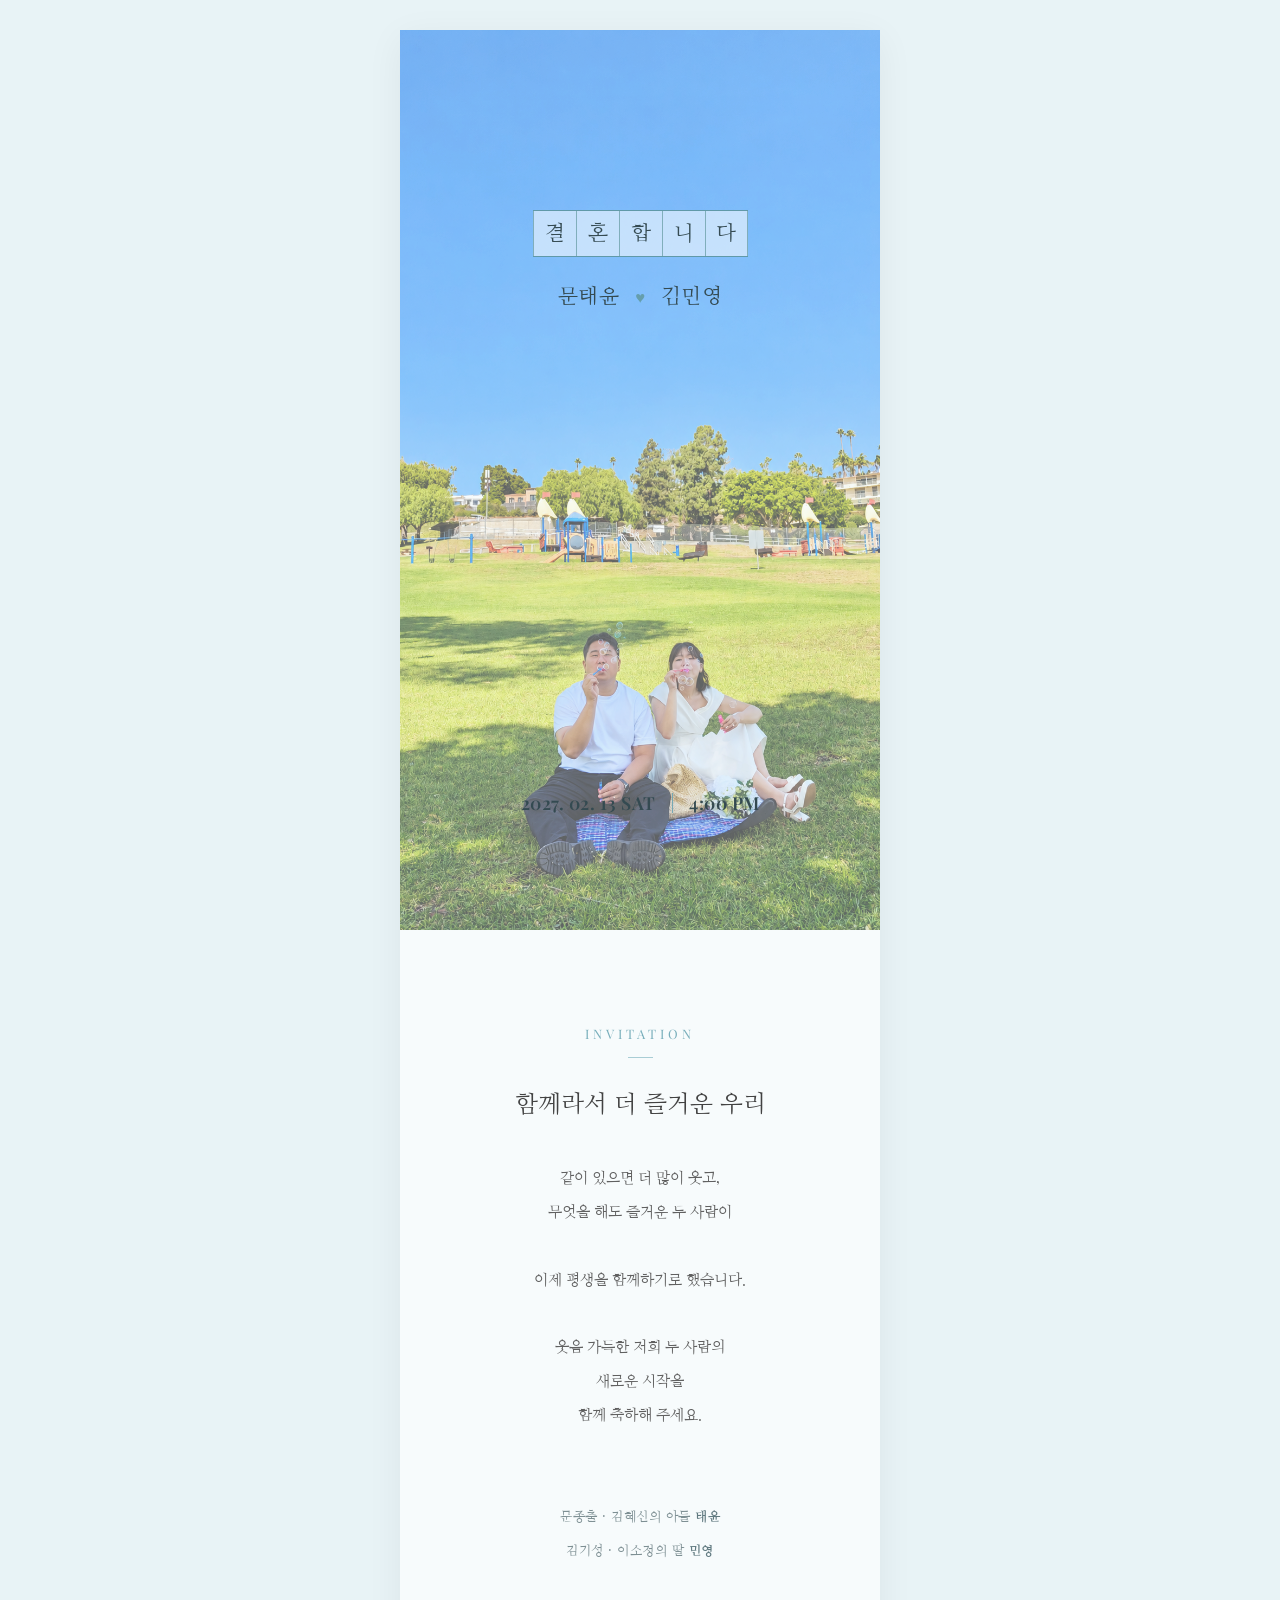
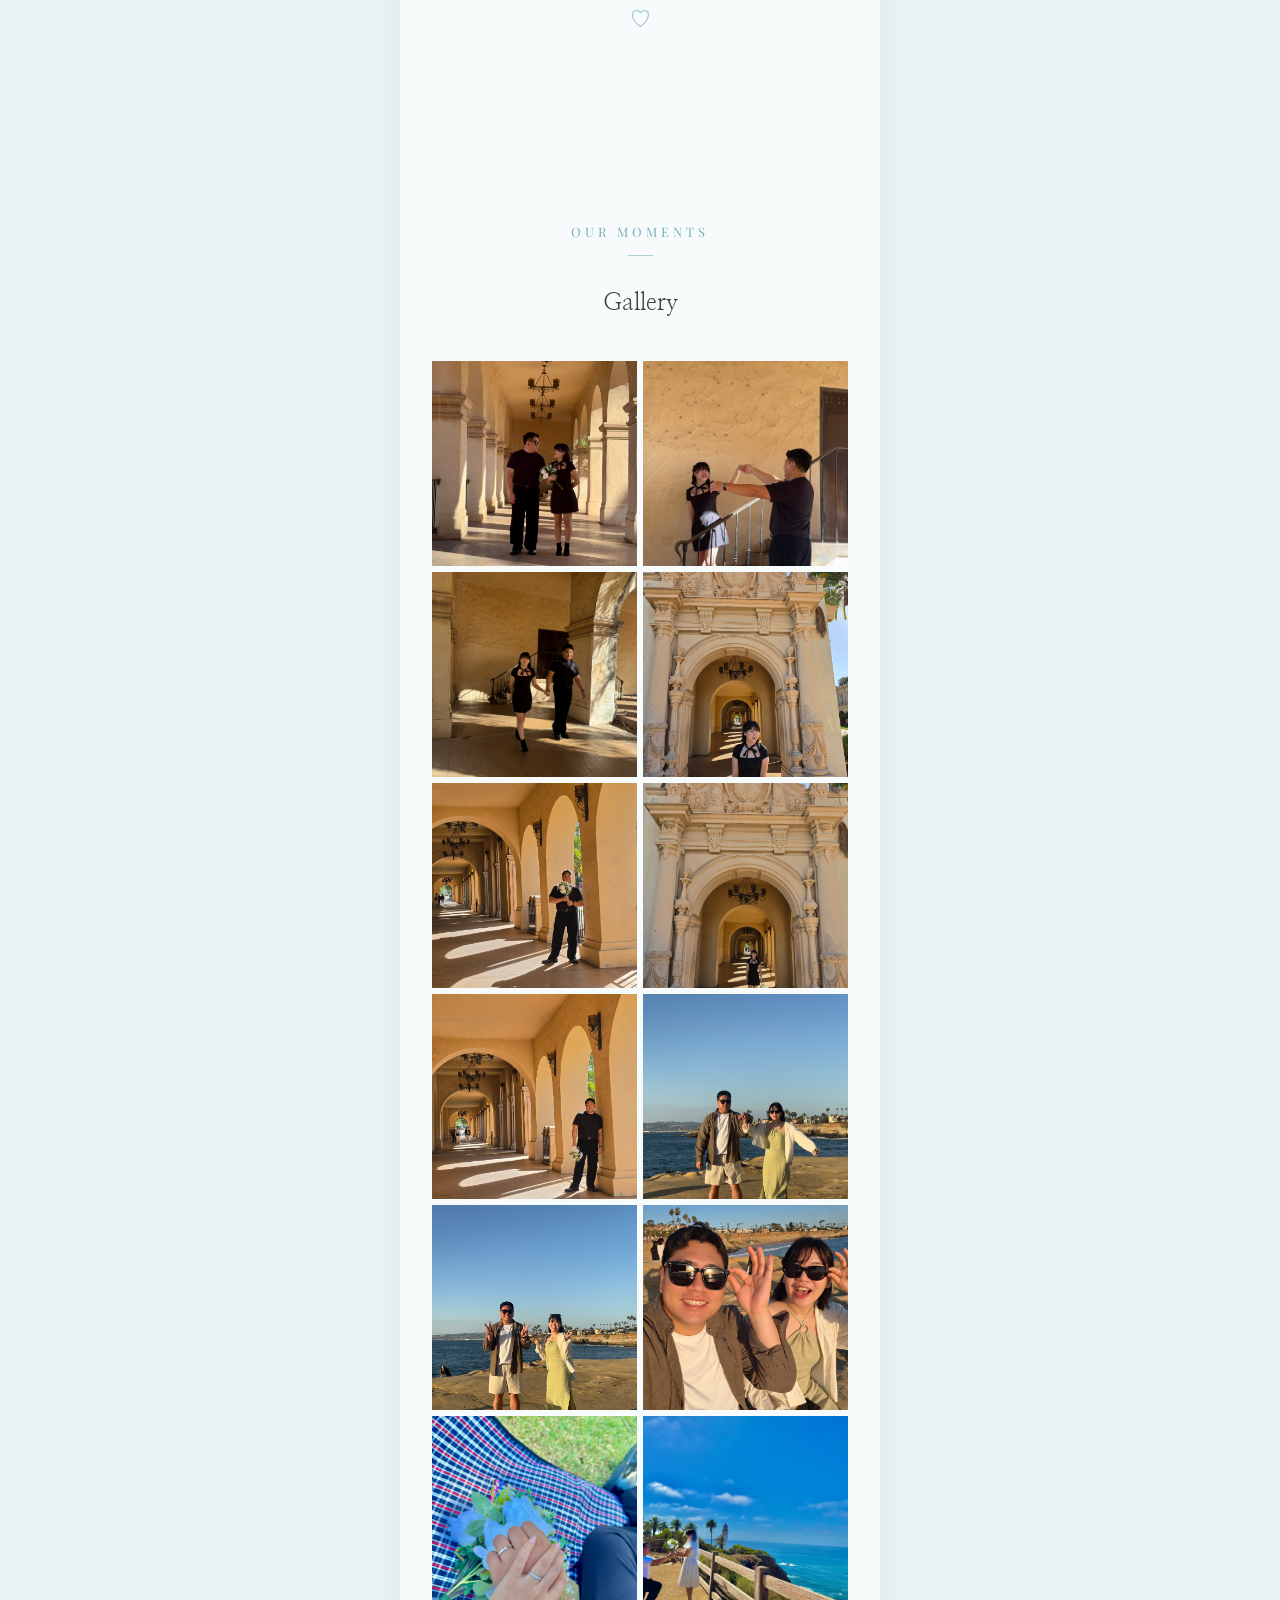
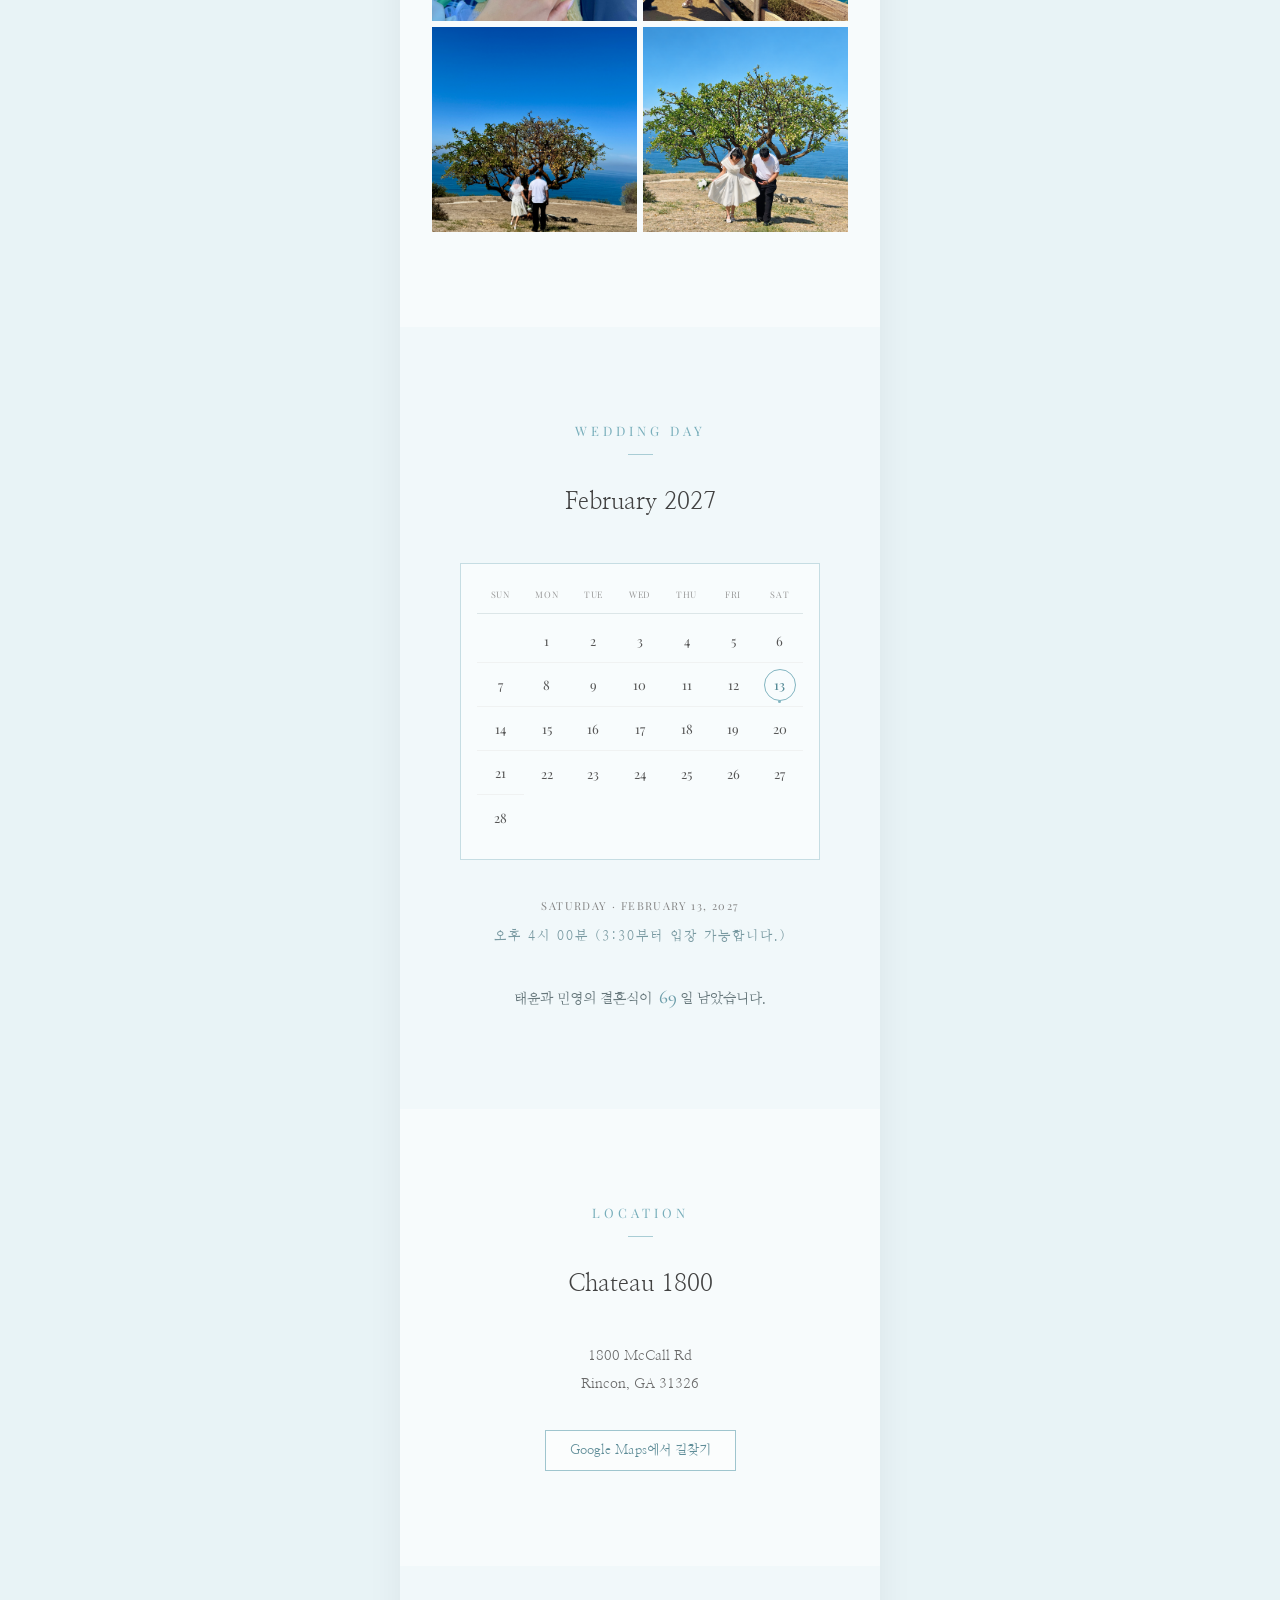
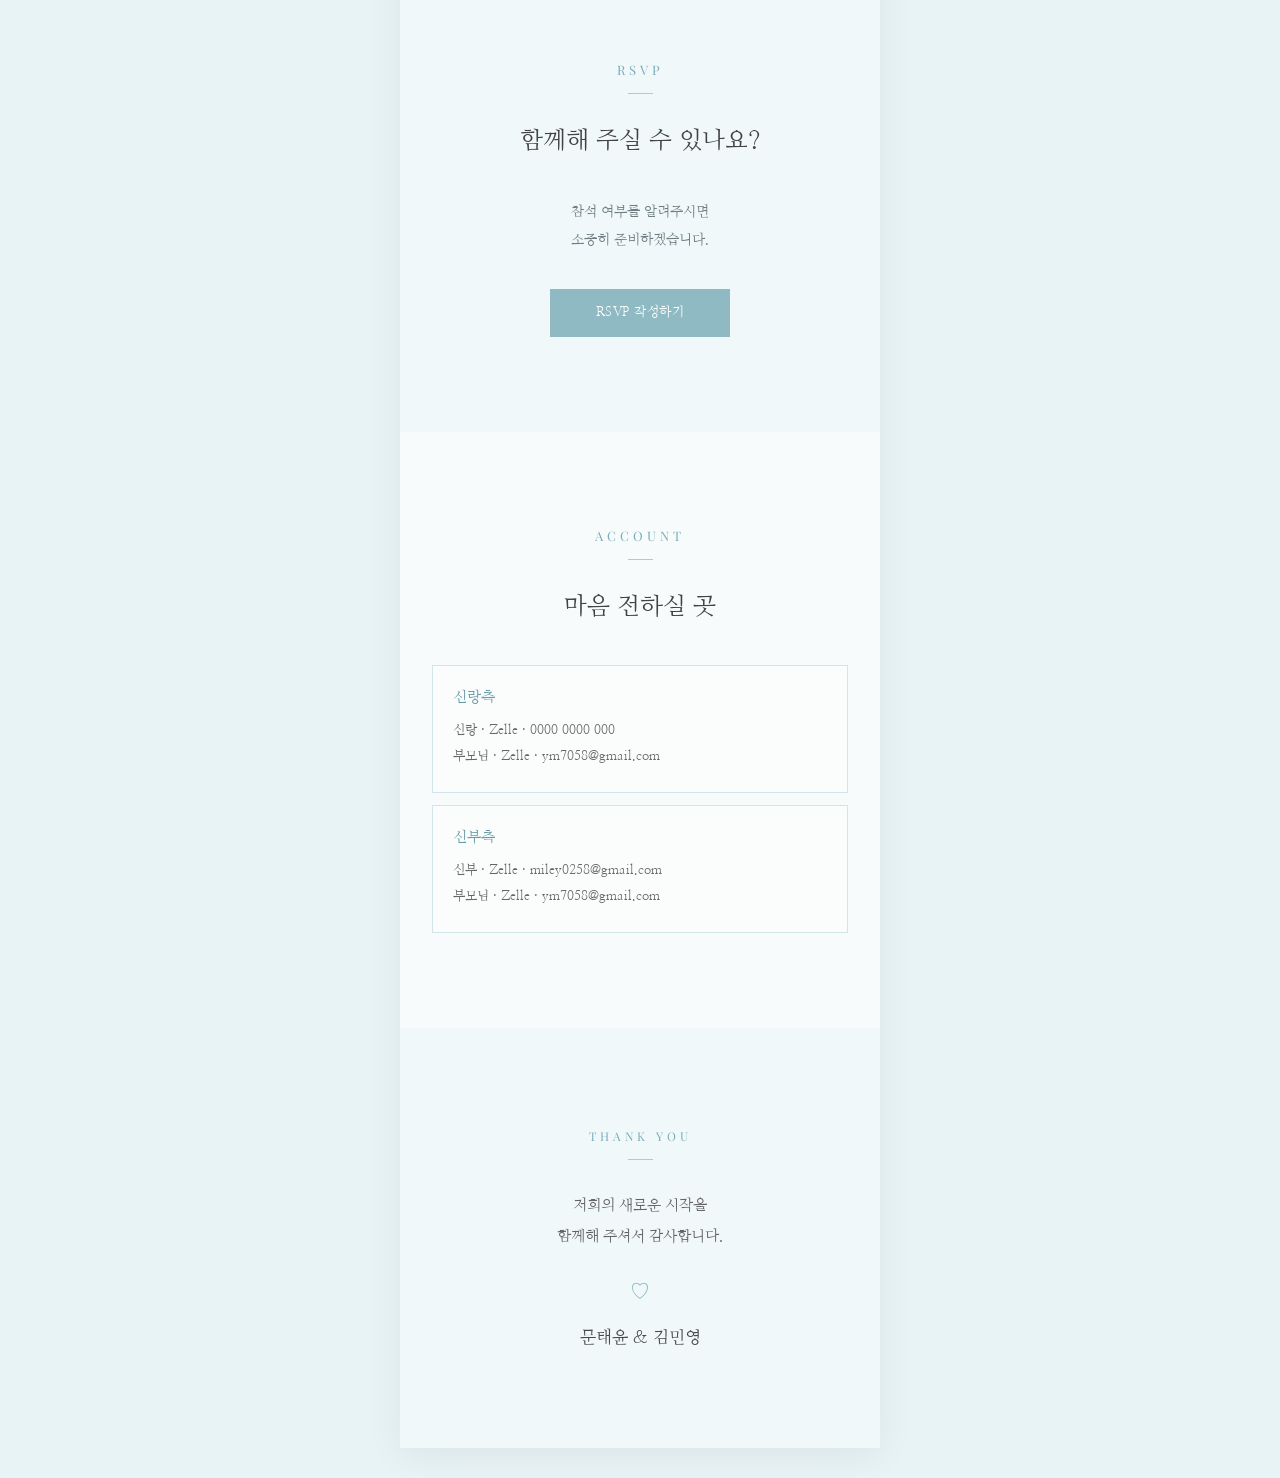
==== index.html @ a6d0e18b "Improve wedding hero typography" ====
<!DOCTYPE html>
<html lang="ko">

<head>
    <meta charset="UTF-8">
    <meta name="viewport" content="width=device-width, initial-scale=1.0">

    <title>문태윤 & 김민영 | Wedding Day</title>

<link rel="stylesheet" href="style.css?v=4">
</head>

<body>

<main class="invitation">


<!-- =========================
     HERO
========================== -->

<section class="hero">

    <!-- 배경 사진 -->
    <div class="hero-background"></div>

    <!-- 결혼합니다 + 이름 -->
    <div class="hero-header">

        <div class="wedding-title-box">
            <span>결</span>
            <span>혼</span>
            <span>합</span>
            <span>니</span>
            <span>다</span>
        </div>

        <p class="hero-names">
            문태윤
            <span class="hero-heart">♥</span>
            김민영
        </p>

    </div>

    <!-- 결혼식 날짜 -->
    <div class="hero-date">

        <p>2027. 02. 13 SAT</p>

        <span></span>

        <p>4:00 PM</p>
    </div>

</section>


    <!-- =========================
         INVITATION
    ========================== -->

    <section class="section invitation-section">

        <p class="section-label">
            INVITATION
        </p>

        <div class="section-line"></div>

        <h2>
            함께라서 더 즐거운 우리
        </h2>

            <p class="message">
            같이 있으면 더 많이 웃고,<br>
            무엇을 해도 즐거운 두 사람이
            <br><br>

            이제 평생을 함께하기로 했습니다.
            <br><br>

            웃음 가득한 저희 두 사람의<br>
            새로운 시작을<br>
            함께 축하해 주세요.
            <br><br><br>

            <span class="family-name">
                문종출 · 김혜신의 아들 <strong>태윤</strong><br>
                김기성 · 이소정의 딸 <strong>민영</strong>
            </span>
        </p>

        <div class="heart">
            ♡
        </div>

    </section>



    <!-- =========================
         GALLERY
    ========================== -->

    <section class="section gallery-section">

        <p class="section-label">
            OUR MOMENTS
        </p>

        <div class="section-line"></div>

        <h2>
            Gallery
        </h2>


        <div class="gallery">

            <button
                type="button"
                class="gallery-item"
            >
                <img
                    src="images/photo00.jpg"
                    alt="웨딩 사진 0"
                >
            </button>

            <button
                type="button"
                class="gallery-item"
            >
                <img
                    src="images/photo01.jpg"
                    alt="웨딩 사진 1"
                >
            </button>


            <button
                type="button"
                class="gallery-item"
            >
                <img
                    src="images/photo02.jpg"
                    alt="웨딩 사진 2"
                >
            </button>


            <button
                type="button"
                class="gallery-item"
            >
                <img
                    src="images/photo03.jpg"
                    alt="웨딩 사진 3"
                >
            </button>


            <button
                type="button"
                class="gallery-item"
            >
                <img
                    src="images/photo04.jpg"
                    alt="웨딩 사진 4"
                >
            </button>
            
            <button
                type="button"
                class="gallery-item"
            >
                <img
                    src="images/photo05.jpg"
                    alt="웨딩 사진 5"
                >
            </button>
                 <button
                type="button"
                class="gallery-item"
            >
                <img
                    src="images/photo06.jpg"
                    alt="웨딩 사진 6"
                >
            </button>
                  <button
                type="button"
                class="gallery-item"
            >
                <img
                    src="images/photo07.jpg"
                    alt="웨딩 사진 7"
                >
            </button>
                 <button
                type="button"
                class="gallery-item"
            >
                <img
                    src="images/photo08.jpg"
                    alt="웨딩 사진 8"
                >
            </button>
                 <button
                type="button"
                class="gallery-item"
            >
                <img
                    src="images/photo09.png"
                    alt="웨딩 사진 9"
                >
            </button>
                 <button
                type="button"
                class="gallery-item"
            >
                <img
                    src="images/photo10.jpg"
                    alt="웨딩 사진 10"
                >
            </button>
                <button
                type="button"
                class="gallery-item"
            >
                <img
                    src="images/photo11.jpg"
                    alt="웨딩 사진 11"
                >
            </button>
                 <button
                type="button"
                class="gallery-item"
            >
                <img
                    src="images/photo12.jpg"
                    alt="웨딩 사진 12"
                >
            </button>
                        </button>
                 <button
                type="button"
                class="gallery-item"
            >
                <img
                    src="images/photo13.png"
                    alt="웨딩 사진 13"
                >
            </button>
        </div>

    </section>



     <section class="section wedding-section">

        <p class="section-label">
            WEDDING DAY
        </p>

        <div class="section-line"></div>

        <h2>
            February 2027
        </h2>


        <div class="wedding-calendar">

            <div class="calendar-weekdays">
                <span>SUN</span>
                <span>MON</span>
                <span>TUE</span>
                <span>WED</span>
                <span>THU</span>
                <span>FRI</span>
                <span>SAT</span>
            </div>


            <div class="calendar-days">

                <span class="empty"></span>

                <span>1</span>
                <span>2</span>
                <span>3</span>
                <span>4</span>
                <span>5</span>
                <span>6</span>

                <span>7</span>
                <span>8</span>
                <span>9</span>
                <span>10</span>
                <span>11</span>
                <span>12</span>

                <span class="wedding-date">
                    13
                </span>

                <span>14</span>
                <span>15</span>
                <span>16</span>
                <span>17</span>
                <span>18</span>
                <span>19</span>
                <span>20</span>

                <span>21</span>
                <span>22</span>
                <span>23</span>
                <span>24</span>
                <span>25</span>
                <span>26</span>
                <span>27</span>

                <span>28</span>

            </div>

        </div>

    <!-- DATE / TIME -->

        <div class="calendar-event">

        <p class="calendar-event-date">
            SATURDAY · FEBRUARY 13, 2027
        </p>

        <p class="calendar-event-time">
            오후 4시 00분 (3:30부터 입장 가능합니다.)
        </p>

    <p class="wedding-countdown" id="weddingCountdown"></p>

    </div>

        </section>


    </section>

    <!-- =========================
         LOCATION
    ========================== -->

    <section class="section location-section">

        <p class="section-label">
            LOCATION
        </p>

        <div class="section-line"></div>

        <h2>
            Chateau 1800
        </h2>


        <p class="location-address">
            1800 McCall Rd<br>
            Rincon, GA 31326
        </p>


        <a
            class="map-button"
            href="https://www.google.com/maps/place/Chateau+1800/@32.3163493,-81.3119156,17z/data=!3m1!4b1!4m6!3m5!1s0x88fbbb7141f38be9:0xd7e91812afcc6df8!8m2!3d32.3163448!4d-81.3093407!16s%2Fg%2F11h_vx4_gw?entry=ttu"
            target="_blank"
            rel="noopener noreferrer"
        >
            Google Maps에서 길찾기
        </a>

    </section>

        <section class="section rsvp-link-section">

    <p class="section-label">
        RSVP
    </p>

    <div class="section-line"></div>

    <h2>
        함께해 주실 수 있나요?
    </h2>

    <p class="rsvp-link-message">
        참석 여부를 알려주시면<br>
        소중히 준비하겠습니다.
    </p>

    <button
        type="button"
        class="rsvp-button"
        id="openRsvpButton"
    >
        RSVP 작성하기
    </button>


    <!-- RSVP FORM -->

    <div
        class="rsvp-form-wrapper"
        id="rsvpFormWrapper"
    >

        <form id="rsvpForm">

            <div class="rsvp-field">

                <p class="rsvp-question">
                    참석 여부
                </p>

                <label class="radio-option">
                    <input
                        type="radio"
                        name="attendance"
                        value="attending"
                        required
                    >
                    <span>
                        참석합니다
                    </span>
                </label>

                <label class="radio-option">
                    <input
                        type="radio"
                        name="attendance"
                        value="unable"
                        required
                    >
                    <span>
                        참석이 어렵습니다
                    </span>
                </label>

            </div>


            <div class="rsvp-field">

                <label for="guestName">
                    성함
                </label>

                <input
                    type="text"
                    id="guestName"
                    name="guestName"
                    required
                >

            </div>


            <div class="rsvp-field">

                <label for="phone">
                    연락처
                </label>

                <input
                    type="tel"
                    id="phone"
                    name="phone"
                    required
                >

            </div>


            <div class="rsvp-field">

                <label for="guestCount">
                    참석 인원
                </label>

                <select
                    id="guestCount"
                    name="guestCount"
                >

                    <option value="">
                        선택해 주세요
                    </option>

                    <option value="1">
                        1명
                    </option>

                    <option value="2">
                        2명
                    </option>

                    <option value="3">
                        3명
                    </option>

                    <option value="4">
                        4명
                    </option>

                    <option value="5+">
                        5명 이상
                    </option>

                </select>

            </div>


            <div class="rsvp-field">

                <label for="message">
                    전하고 싶은 말씀
                </label>

                <textarea
                    id="message"
                    name="message"
                    rows="4"
                ></textarea>

            </div>


            <button
                type="submit"
                class="submit-rsvp"
            >
                Submit RSVP
            </button>


                <p
                    id="rsvpResult"
                    class="rsvp-result"
                ></p>

            </form>

        </div>

    </section>

    <!-- =========================
         ACCOUNT
    ========================== -->

    <section class="section account-section">

        <p class="section-label">
            ACCOUNT
        </p>

        <div class="section-line"></div>

        <h2>
            마음 전하실 곳
        </h2>


        <div class="account-box">

            <p class="account-title">
                신랑측
            </p>

            <p class="account-info">
                신랑 · Zelle · 0000 0000 000<br>
                부모님 · Zelle · ym7058@gmail.com
            </p>

        </div>


        <div class="account-box">

            <p class="account-title">
                신부측
            </p>

            <p class="account-info">
                신부 · Zelle · miley0258@gmail.com<br>
                부모님 · Zelle · ym7058@gmail.com
            </p>

        </div>

    </section>



    <!-- =========================
         CLOSING
    ========================== -->

    <section class="closing">

        <p class="closing-label">
            THANK YOU
        </p>

        <div class="section-line"></div>

        <p class="closing-message">
            저희의 새로운 시작을<br>
            함께해 주셔서 감사합니다.
        </p>

        <div class="closing-heart">
            ♡
        </div>

        <strong>
            문태윤 & 김민영
        </strong>

    </section>


</main>



<!-- PHOTO MODAL -->

<div
    id="photoModal"
    class="photo-modal"
    aria-hidden="true"
    role="dialog"
    aria-modal="true"
    aria-label="웨딩 사진 갤러리"
>
    <button
        type="button"
        class="close-button"
        aria-label="사진 닫기"
    >
        ×
    </button>

    <!-- 이전 사진 -->
    <button
        type="button"
        class="photo-prev"
        aria-label="이전 사진"
    >
        &#10094;
    </button>

    <!-- 확대 사진 -->
    <img
        id="modalImage"
        src=""
        alt="확대된 웨딩 사진"
    >

    <!-- 다음 사진 -->
    <button
        type="button"
        class="photo-next"
        aria-label="다음 사진"
    >
        &#10095;
    </button>

    <!-- 사진 번호 -->
    <div class="photo-counter" aria-live="polite">
        1 / 12
    </div>
</div>

<script src="rsvp.js?v=3"></script>

</body>
</html>
---- style.css ----
@import url('https://fonts.googleapis.com/css2?family=Cormorant+Garamond:wght@400;500&family=Nanum+Myeongjo:wght@400;700&family=Playfair+Display:wght@400;500&display=swap');


/* =========================
   BASE
========================= */

* {
    box-sizing: border-box;
}

html {
    scroll-behavior: smooth;
}

body {
    margin: 0;

    background: #e8f3f6;

    color: #383838;

    font-family:
        "Nanum Myeongjo",
        serif;
}

button {
    font: inherit;
}

.invitation {
    width: 100%;
    max-width: 480px;

    margin: 0 auto;

    background: #f1f8fa;

    overflow: hidden;
}


/* =========================
   HERO
========================= */

.hero {
    position: relative;
    width: 100%;
    min-height: 100svh;

    background: #f1f8fa;
    text-align: center;
    overflow: hidden;

    display: flex;
    flex-direction: column;
    justify-content: space-between;
}

/* 메인 사진 배경 */

.hero-background {
    position: absolute;
    inset: 0;

    background-image: url("images/main.png");
    background-size: cover;
    background-position: center center;
    background-repeat: no-repeat;

    opacity: 0.2;
    pointer-events: none;
    z-index: 0;
}

/* =========================
   HERO HEADER
========================= */

.hero-header {
    position: relative;
    z-index: 1;

    width: 100%;
    padding: 82px 20px 43px;

    background: transparent;
    text-align: center;
}
/* =========================
   결 혼 합 니 다
========================= */

.wedding-title-box {
    display: inline-flex;

    align-items: center;
    justify-content: center;

    margin: 0 auto;

    border-top: 1px solid #8fbfca;
    border-bottom: 1px solid #8fbfca;
}

.wedding-title-box span {
    display: flex;

    align-items: center;
    justify-content: center;

    width: 40px;
    height: 40px;

    border-left: 1px solid #afd2da;

    font-family:
        "Nanum Myeongjo",
        serif;

    font-size: 19px;

    font-weight: 400;

    color: #50575a;
}

.wedding-title-box span:last-child {
    border-right: 1px solid #afd2da;
}


/* =========================
   HERO NAMES
========================= */

.hero-names {
    margin: 27px 0 0;

    font-family:
        "Nanum Myeongjo",
        serif;

    font-size: 18px;

    font-weight: 400;

    letter-spacing: 0.5px;

    color: #4c4c4c;

    white-space: nowrap;
}

.hero-heart {
    display: inline-block;

    margin: 0 9px;

    font-size: 11px;

    color: #82b9c6;

    vertical-align: 1px;
}

/* =========================
   HERO DATE
========================= */

.hero-date {
    position: relative;
    z-index: 1;

    display: flex;
    align-items: center;
    justify-content: center;

    gap: 13px;
    min-height: 100px;
    padding: 28px 20px;

    background: transparent;
}

.hero-date p {
    margin: 0;

    font-family:
        "Playfair Display",
        Georgia,
        serif;

    font-size: 13px;

    letter-spacing: 1.2px;

    color: #555555;
}

.hero-date span {
    width: 1px;
    height: 13px;

    background: #a9cdd5;
}


/* =========================
   COMMON SECTION
========================= */

.section {
    padding: 95px 32px;

    text-align: center;
}

.section-label {
    margin: 0;

    font-family:
        "Playfair Display",
        Georgia,
        serif;

    font-size: 13px;

    font-weight: 400;

    letter-spacing: 4px;

    color: #78aebb;
}

.section-line {
    width: 25px;
    height: 1px;

    margin: 15px auto 0;

    background: #a9cdd5;
}

.section h2 {
    margin: 28px 0 38px;

    font-size: 24px;

    font-weight: 400;

    line-height: 1.6;

    color: #424242;
}


/* =========================
   INVITATION
========================= */

.invitation-section {
    background: #f7fbfc;
}

.message {
    margin: 0;

    font-size: 15px;

    line-height: 2.25;

    color: #606060;

    word-break: keep-all;
}
.family-name {
    font-size: 13px;
    color: #7d8f93;
    letter-spacing: 0.5px;
    line-height: 2;
}

.family-name strong {
    font-weight: 700;
    color: #617a80;
}
.heart {
    margin-top: 38px;

    font-family:
        Arial,
        sans-serif;

    font-size: 21px;

    color: #82b9c6;
}

/* =========================
   A NOTE FROM US
========================= */

.note-section {
    background: #ffffff;
}


.note-message {
    max-width: 410px;

    margin: 0 auto;

    padding: 0;

    font-size: 14px;

    font-weight: 400;

    line-height: 2.2;

    color: #686868;

    word-break: keep-all;
}



/* =========================
   GALLERY
========================= */

.gallery-section {
    background: #f7fbfc;
}

.gallery {
    display: grid;

    grid-template-columns:
        repeat(2, 1fr);

    gap: 6px;
}

.gallery-item {
    position: relative;

    width: 100%;

    padding: 0;

    border: 0;

    background: #eeeeee;

    aspect-ratio: 1 / 1;

    overflow: hidden;

    cursor: pointer;

    -webkit-tap-highlight-color: transparent;
}

.gallery-item img {
    display: block;

    width: 100%;
    height: 100%;

    object-fit: cover;

    pointer-events: none;

    transition:
        transform 0.3s ease;
}

.gallery-item:hover img {
    transform: scale(1.03);
}


/* =========================
   WEDDING DAY
========================= */

.wedding-section {
    background: #f1f8fa;
}


/* =========================
   CALENDAR
========================= */

.wedding-calendar {
    width: 100%;
    max-width: 360px;

    margin: 42px auto 38px;

    padding: 24px 16px 20px;

    border: 1px solid #c6dde3;

    background:
        rgba(255, 255, 255, 0.45);
}

.calendar-weekdays {
    display: grid;

    grid-template-columns:
        repeat(7, 1fr);

    padding-bottom: 13px;

    margin-bottom: 5px;

    border-bottom: 1px solid #dce6e8;

    text-align: center;
}

.calendar-weekdays span {
    font-family:
        "Playfair Display",
        Georgia,
        serif;

    font-size: 9px;

    letter-spacing: 0.7px;

    color: #999999;
}

.calendar-days {
    display: grid;

    grid-template-columns:
        repeat(7, 1fr);

    text-align: center;
}

.calendar-days span {
    position: relative;

    display: flex;

    align-items: center;
    justify-content: center;

    height: 44px;

    font-family:
        "Playfair Display",
        Georgia,
        serif;

    font-size: 13px;

    color: #555555;

    border-bottom: 1px solid #f0f2f2;
}

.calendar-days span:nth-last-child(-n+7) {
    border-bottom: none;
}

.calendar-days .empty {
    color: transparent;
}

.calendar-days .wedding-date {
    color: #568b97;

    font-weight: 500;
}

.calendar-days .wedding-date::before {
    content: "";

    position: absolute;

    width: 30px;
    height: 30px;

    border: 1px solid #82b5c1;

    border-radius: 50%;
}

.calendar-days .wedding-date::after {
    content: "";

    position: absolute;

    bottom: 3px;

    width: 3px;
    height: 3px;

    border-radius: 50%;

    background: #82b5c1;
}


/* =========================
   CALENDAR EVENT
========================= */

.calendar-event {
    margin-top: 34px;

    text-align: center;
}

.calendar-event-date {
    margin: 0 0 11px;

    font-family:
        "Playfair Display",
        Georgia,
        serif;

    font-size: 11px;

    letter-spacing: 1.4px;

    color: #868686;
}
/* =========================
   WEDDING TIME
========================= */

.calendar-event-time {
    margin: 12px 0 0;

    font-family:
        "Nanum Myeongjo",
        serif;

    font-size: 14px;
    font-weight: 400;

    letter-spacing: 2px;

    color: #7899a1;
}

.calendar-event-time {
    margin: 0;

    font-family:
        "Playfair Display",
        Georgia,
        serif;

    font-size: 23px;

    letter-spacing: 2px;

    color: #444444;
}

.detail-divider {
    width: 1px;
    height: 30px;

    margin: 25px auto;

    background: #a9cdd5;
}

.venue-name {
    margin: 0;

    font-family:
        "Playfair Display",
        Georgia,
        serif;

    font-size: 18px;

    color: #58747b;
}


/* =========================
   LOCATION
========================= */

.location-section {
    background: #f7fbfc;
}

.location-address {
    margin: 0;

    font-size: 14px;

    line-height: 2;

    color: #696969;
}

.map-button {
    display: inline-block;

    margin-top: 32px;

    padding: 13px 24px;

    border: 1px solid #9fc5ce;

    background:
        rgba(255, 255, 255, 0.5);

    color: #5f8d98;

    text-decoration: none;

    font-size: 13px;

    line-height: 1;

    transition:
        background 0.2s ease,
        color 0.2s ease;
}

.map-button:hover {
    background: #8fb9c3;

    color: #ffffff;
}


/* =========================
   RSVP
========================= */

.rsvp-link-section {
    background: #f1f8fa;
}

.rsvp-link-message {
    margin: 0;

    font-size: 14px;

    line-height: 2;

    color: #6e7d80;

    word-break: keep-all;
}

.rsvp-button {
    display: inline-block;

    margin-top: 35px;

    min-width: 180px;

    padding: 15px 28px;

    border: 1px solid #8fb9c3;

    background: #8fb9c3;

    color: #ffffff;

    text-decoration: none;

    font-size: 13px;

    letter-spacing: 0.5px;

    transition:
        opacity 0.2s ease;
}

.rsvp-button:hover {
    opacity: 0.85;
}


/* =========================
   CONTACT
========================= */

.contact-section {
    background: #f7fbfc;
}

.contact-grid {
    display: flex;

    align-items: stretch;
    justify-content: center;

    gap: 22px;

    max-width: 390px;

    margin: 0 auto;
}

.contact-card {
    flex: 1;

    display: flex;

    flex-direction: column;

    align-items: center;

    min-width: 0;
}

.contact-role {
    margin-bottom: 13px;

    font-family:
        "Playfair Display",
        Georgia,
        serif;

    font-size: 10px;

    letter-spacing: 2px;

    color: #86adb6;
}

.contact-card strong {
    margin-bottom: 11px;

    font-size: 16px;

    font-weight: 400;

    color: #454545;
}

.contact-card a {
    color: #6d858b;

    font-family:
        "Playfair Display",
        Georgia,
        serif;

    font-size: 11px;

    text-decoration: none;

    white-space: nowrap;
}

.contact-divider {
    width: 1px;

    background: #c9dde2;
}


/* =========================
   ACCOUNT
========================= */

.account-section {
    background: #f7fbfc;
}

.account-box {
    margin-bottom: 12px;

    padding: 22px 20px;

    border: 1px solid #d4e5e9;

    background:
        rgba(255, 255, 255, 0.55);

    text-align: left;
}

.account-box:last-child {
    margin-bottom: 0;
}

.account-title {
    margin: 0 0 11px;

    font-size: 15px;

    color: #689ba7;
}

.account-info {
    margin: 0;

    font-size: 13px;

    line-height: 2;

    color: #666666;

    word-break: break-word;
}


/* =========================
   CLOSING
========================= */

.closing {
    padding: 100px 30px;

    background: #f1f8fa;

    text-align: center;
}

.closing-label {
    margin: 0;

    font-family:
        "Playfair Display",
        Georgia,
        serif;

    font-size: 12px;

    letter-spacing: 4px;

    color: #78aebb;
}

.closing-message {
    margin: 30px 0 0;

    font-size: 15px;

    line-height: 2.1;

    color: #646464;
}

.closing-heart {
    margin-top: 25px;

    font-family:
        Arial,
        sans-serif;

    font-size: 20px;

    color: #82b9c6;
}

.closing strong {
    display: block;

    margin-top: 22px;

    font-size: 17px;

    font-weight: 400;

    color: #484848;
}


/* =========================
   PHOTO MODAL
========================= */

.photo-modal {
    position: fixed;

    inset: 0;

    z-index: 999999;

    display: none;

    align-items: center;
    justify-content: center;

    padding: 20px;

    background:
        rgba(15, 15, 15, 0.94);
}

.photo-modal.active {
    display: flex;
}

.photo-modal img {
    display: block;

    width: auto;
    height: auto;

    max-width: 95vw;
    max-height: 88vh;

    object-fit: contain;
}

.close-button {
    position: absolute;

    top: 14px;
    right: 17px;

    z-index: 1000000;

    width: 48px;
    height: 48px;

    padding: 0;

    border: 0;

    background: transparent;

    color: #ffffff;

    font-family:
        Arial,
        sans-serif;

    font-size: 38px;

    font-weight: 200;

    cursor: pointer;
}


/* =========================
   MOBILE
========================= */

@media (max-width: 480px) {

    .hero-header {
        padding:
            82px
            20px
            43px;
    }

    .wedding-title-box span {
        width: 40px;
        height: 40px;

        font-size: 19px;
    }

    .hero-names {
        margin-top: 27px;

        font-size: 18px;
    }

    .hero-photo {
        height: 410px;
    }

    .hero-date {
        min-height: 95px;

        padding:
            25px
            16px;
    }

    .section {
        padding:
            88px
            26px;
    }

    .section h2 {
        font-size: 22px;
    }

    .wedding-calendar {
        padding:
            21px
            12px
            17px;
    }

    .calendar-days span {
        height: 42px;
    }

    .contact-grid {
        gap: 15px;
    }

    .contact-card a {
        font-size: 10px;
    }
}


/* =========================
   DESKTOP
========================= */

@media (min-width: 481px) {

    body {
        padding: 30px 0;
    }

    .invitation {
        box-shadow:
            0 8px 35px
            rgba(0, 0, 0, 0.06);
    }
}
/* =========================
   RSVP OPEN / CLOSE
========================= */

.rsvp-form-wrapper {
    display: none;
    width: 100%;
    margin-top: 42px;
}

.rsvp-form-wrapper.active {
    display: block;
    animation: rsvpOpen 0.35s ease forwards;
}

@keyframes rsvpOpen {
    from {
        opacity: 0;
        transform: translateY(8px);
    }

    to {
        opacity: 1;
        transform: translateY(0);
    }
}
/* =========================
   RSVP FORM DESIGN
========================= */

#rsvpForm {
    width: 100%;
    max-width: 380px;

    margin: 0 auto;

    padding: 30px 24px;

    border: 1px solid #d2e3e7;

    background:
        rgba(255, 255, 255, 0.55);

    text-align: left;
}


/* 각 항목 */

.rsvp-field {
    margin-bottom: 26px;
}


/* 질문 / 라벨 */

.rsvp-field > label,
.rsvp-question {
    display: block;

    margin: 0 0 10px;

    font-family:
        "Nanum Myeongjo",
        serif;

    font-size: 13px;

    font-weight: 400;

    line-height: 1.7;

    color: #5e7176;
}

.rsvp-question {
    margin-bottom: 13px;
}


/* =========================
   TEXT INPUT / SELECT / TEXTAREA
========================= */

.rsvp-field input[type="text"],
.rsvp-field input[type="tel"],
.rsvp-field select,
.rsvp-field textarea {
    display: block;

    width: 100%;

    padding: 13px 14px;

    border: 1px solid #cbdfe4;

    border-radius: 0;

    outline: none;

    background:
        rgba(255, 255, 255, 0.78);

    color: #454545;

    font-family:
        "Nanum Myeongjo",
        serif;

    font-size: 13px;

    line-height: 1.6;

    appearance: none;
    -webkit-appearance: none;
}


.rsvp-field input[type="text"],
.rsvp-field input[type="tel"],
.rsvp-field select {
    height: 48px;
}


.rsvp-field textarea {
    min-height: 110px;

    resize: vertical;
}


/* 포커스 */

.rsvp-field input:focus,
.rsvp-field select:focus,
.rsvp-field textarea:focus {
    border-color: #8fb9c3;
}


/* =========================
   ATTENDANCE BUTTONS
========================= */

.rsvp-field:first-child {
    display: grid;

    grid-template-columns:
        repeat(2, 1fr);

    column-gap: 10px;
}


/* 질문은 두 칸 전체 사용 */

.rsvp-field:first-child .rsvp-question {
    grid-column: 1 / -1;
}


.radio-option {
    position: relative;

    display: block;

    cursor: pointer;
}


/* 실제 radio 숨김 */

.radio-option input {
    position: absolute;

    opacity: 0;

    pointer-events: none;
}


/* 참석 버튼 디자인 */

.radio-option span {
    display: flex;

    align-items: center;
    justify-content: center;

    width: 100%;

    min-height: 48px;

    padding: 10px 8px;

    border: 1px solid #cbdfe4;

    background:
        rgba(255, 255, 255, 0.7);

    color: #697a7e;

    font-family:
        "Nanum Myeongjo",
        serif;

    font-size: 12px;

    line-height: 1.5;

    text-align: center;

    transition:
        background 0.2s ease,
        border-color 0.2s ease,
        color 0.2s ease;
}


/* 선택됐을 때 */

.radio-option input:checked + span {
    border-color: #8fb9c3;

    background: #8fb9c3;

    color: #ffffff;
}


/* =========================
   SUBMIT BUTTON
========================= */

.submit-rsvp {
    display: block;

    width: 100%;

    margin-top: 8px;

    padding: 15px;

    border: 1px solid #8fb9c3;

    background: #8fb9c3;

    color: #ffffff;

    font-family:
        "Nanum Myeongjo",
        serif;

    font-size: 13px;

    letter-spacing: 0.5px;

    cursor: pointer;

    transition:
        opacity 0.2s ease;
}


.submit-rsvp:hover {
    opacity: 0.88;
}


.submit-rsvp:disabled {
    opacity: 0.55;

    cursor: default;
}


/* =========================
   RESULT MESSAGE
========================= */

.rsvp-result {
    display: none;

    margin: 24px 0 0;

    text-align: center;

    font-family:
        "Nanum Myeongjo",
        serif;

    font-size: 13px;

    line-height: 1.9;

    color: #668c95;
}


/* =========================
   MOBILE
========================= */

@media (max-width: 480px) {

    #rsvpForm {
        padding: 26px 18px;
    }

    .radio-option span {
        font-size: 11px;
    }
}
/* =========================
   WEDDING COUNTDOWN
========================= */

.wedding-countdown {
    margin: 35px 0 0;

    font-family: "Nanum Myeongjo", serif;

    font-size: 14px;
    font-weight: 400;

    line-height: 1.8;

    color: #66777b;
}

.wedding-countdown strong {
    margin: 0 3px;

    font-family: "Cormorant Garamond", Georgia, serif;

    font-size: 19px;
    font-weight: 500;

    color: #6d9eaa;
}
.account-note {
    margin: -10px auto 35px;

    font-size: 13px;
    line-height: 2;

    color: #78898d;

    word-break: keep-all;
}
.account-note {
    max-width: 390px;

    margin: -8px auto 38px;

    font-size: 13px;
    line-height: 2;

    color: #78898d;

    word-break: keep-all;
}
.calendar-event-time {
    margin: 16px 0 18px;

    font-family: "Nanum Myeongjo", serif;

    font-size: 13px;
    font-weight: 400;

    letter-spacing: 2px;

    color: #7899a1;
}

.calendar-event-time span {
    margin-left: 6px;

    font-family:
        "Cormorant Garamond",
        Georgia,
        serif;

    font-size: 25px;
    font-weight: 400;

    letter-spacing: 2px;

    color: #6f9da8;
}
/* =========================
   GALLERY SLIDE NAVIGATION
========================= */

.photo-prev,
.photo-next {
    position: absolute;
    top: 50%;
    transform: translateY(-50%);

    z-index: 1000001;

    display: flex;
    align-items: center;
    justify-content: center;

    width: 42px;
    height: 52px;

    border: none;
    background: rgba(255, 255, 255, 0.08);

    color: white;
    font-size: 27px;

    cursor: pointer;
    -webkit-tap-highlight-color: transparent;
}

.photo-prev {
    left: 8px;
}

.photo-next {
    right: 8px;
}

.photo-prev:hover,
.photo-next:hover {
    background: rgba(255, 255, 255, 0.2);
}

/* 사진 번호 */

.photo-counter {
    position: absolute;
    bottom: 25px;
    left: 50%;
    transform: translateX(-50%);

    color: rgba(255, 255, 255, 0.85);
    font-family: "Playfair Display", serif;
    font-size: 13px;
    letter-spacing: 2px;
}

/* 모바일 */

@media (max-width: 480px) {
    .photo-prev,
    .photo-next {
        width: 35px;
        height: 45px;
        font-size: 22px;
        background: transparent;
    }

    .photo-modal img {
        max-width: 85vw;
        max-height: 80vh;
    }
}
/* ====================================
   HERO BACKGROUND PHOTO
==================================== */

.hero {
    position: relative;
    min-height: 100svh;

    display: flex;
    flex-direction: column;
    justify-content: space-between;
    align-items: center;

    text-align: center;
    overflow: hidden;

    padding: 80px 20px 60px;
    box-sizing: border-box;
}

/* 배경 사진 */

.hero-background {
    position: absolute;
    inset: 0;

    background-image: url("images/main.png");
    background-size: cover;
    background-position: center center;
    background-repeat: no-repeat;

    opacity: 0.2;
    pointer-events: none;

    z-index: 0;
}

/* 글씨를 사진 위에 표시 */

.hero-header,
.hero-date {
    position: relative;
    z-index: 1;
}

/* 상단 타이틀 */

.hero-header {
    width: 100%;
}

/* 하단 날짜 */

.hero-date {
    width: 100%;
}

/* 모바일 */

@media (max-width: 600px) {

    .hero {
        min-height: 100svh;
        padding: 65px 20px 45px;
    }

    .hero-background {
        background-position: center center;
    }
}
/* HERO BACKGROUND - FINAL OVERRIDE */

.hero {
    position: relative !important;
    min-height: 100svh !important;
    display: flex !important;
    flex-direction: column !important;
    justify-content: space-between !important;
    background: #f1f8fa !important;
}

.hero-background {
    position: absolute !important;
    inset: 0 !important;
    background: url("images/main.png") center center / cover no-repeat !important;
    opacity: 0.2 !important;
    z-index: 0 !important;
    pointer-events: none !important;
}

.hero-header,
.hero-date {
    position: relative !important;
    z-index: 1 !important;
    background: transparent !important;
}
/* NEW FULL SCREEN WEDDING HERO */

.hero {
    position: relative;
    min-height: 100svh;
    display: flex;
    flex-direction: column;
    justify-content: space-between;

    background-color: #f1f8fa;
    isolation: isolate;
}

/* 사진만 20% 투명도 적용 */
.hero::before {
    content: "";
    position: absolute;
    inset: 0;

    background-image: url("images/main.png");
    background-size: cover;
    background-position: center center;
    background-repeat: no-repeat;

    opacity: 0.5;
    z-index: -1;
    pointer-events: none;
}

/* 기존 하늘색 배경 제거 */
.hero .hero-header,
.hero .hero-date {
    position: relative;
    z-index: 1;
    background: transparent;
}

/* 상단 결혼합니다 */
.hero .hero-header {
    padding: 100px 20px 40px;
}

/* 하단 결혼식 날짜 */
.hero .hero-date {
    padding: 30px 20px 60px;
}

@media (max-width: 600px) {
    .hero {
        min-height: 100svh;
    }

    .hero .hero-header {
        padding-top: 90px;
    }

    .hero .hero-date {
        padding-bottom: 55px;
    }
}
/* 결혼합니다 박스 강조 */

.wedding-title-box {
    border-top: 1.5px solid #6099a8;
    border-bottom: 1.5px solid #6099a8;

    background: rgba(255, 255, 255, 0.55);
}

.wedding-title-box span {
    width: 43px;
    height: 45px;

    border-left: 1.5px solid #80aebb;

    font-size: 21px;
    font-weight: 500;
    color: #354b52;
}

.wedding-title-box span:last-child {
    border-right: 1.5px solid #80aebb;
}
/* 결혼 날짜 및 시간 */

.hero .hero-date {
    gap: 16px;
    padding: 30px 15px 55px;
}

.hero-date p {
    font-size: 18px;
    font-weight: 600;
    letter-spacing: 0.5px;
    color: #344a51;
}

.hero-date span {
    width: 1.5px;
    height: 20px;
    background: #75a8b5;
}

/* 모바일 화면 */

@media (max-width: 480px) {
    .hero-date p {
        font-size: 16px;
    }

    .hero .hero-date {
        gap: 12px;
    }
}
.hero-names {
    font-size: 21px;
    font-weight: 500;
    color: #344a51;
}

.hero-heart {
    color: #659eac;
}
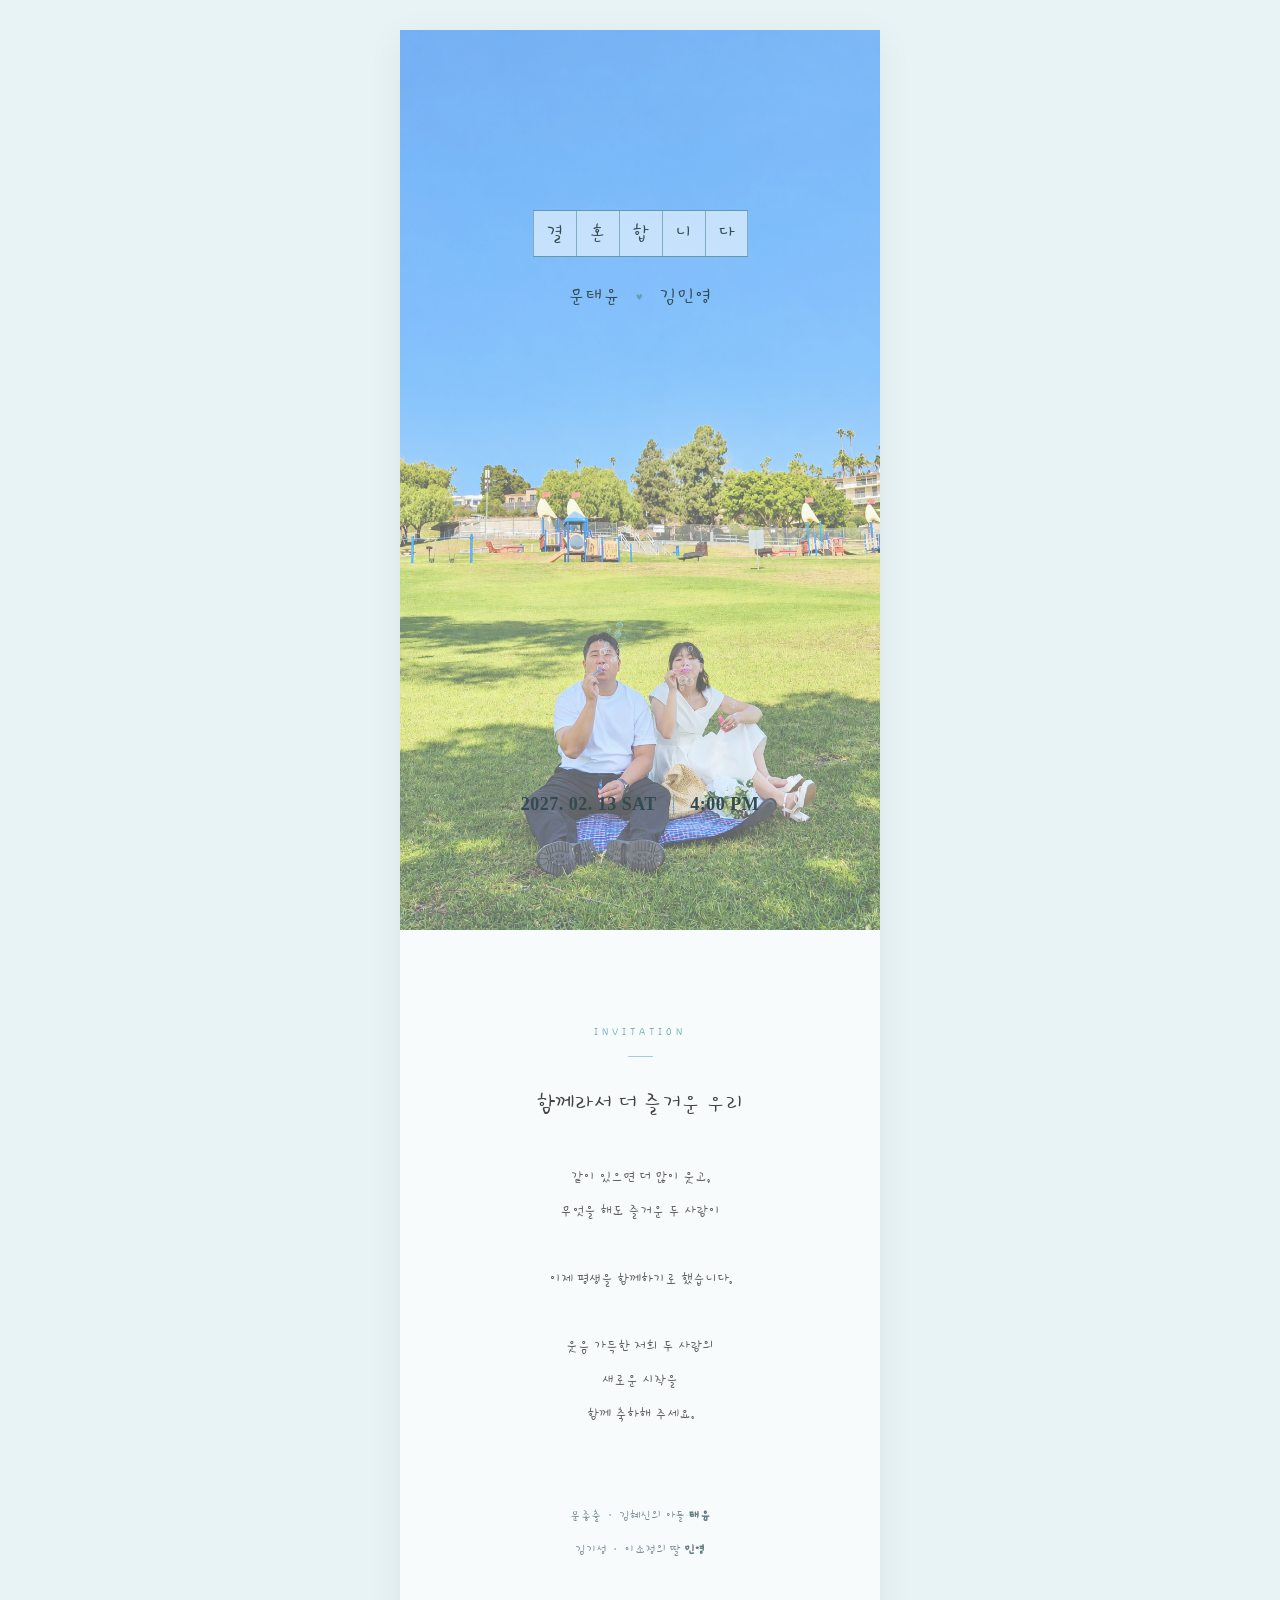
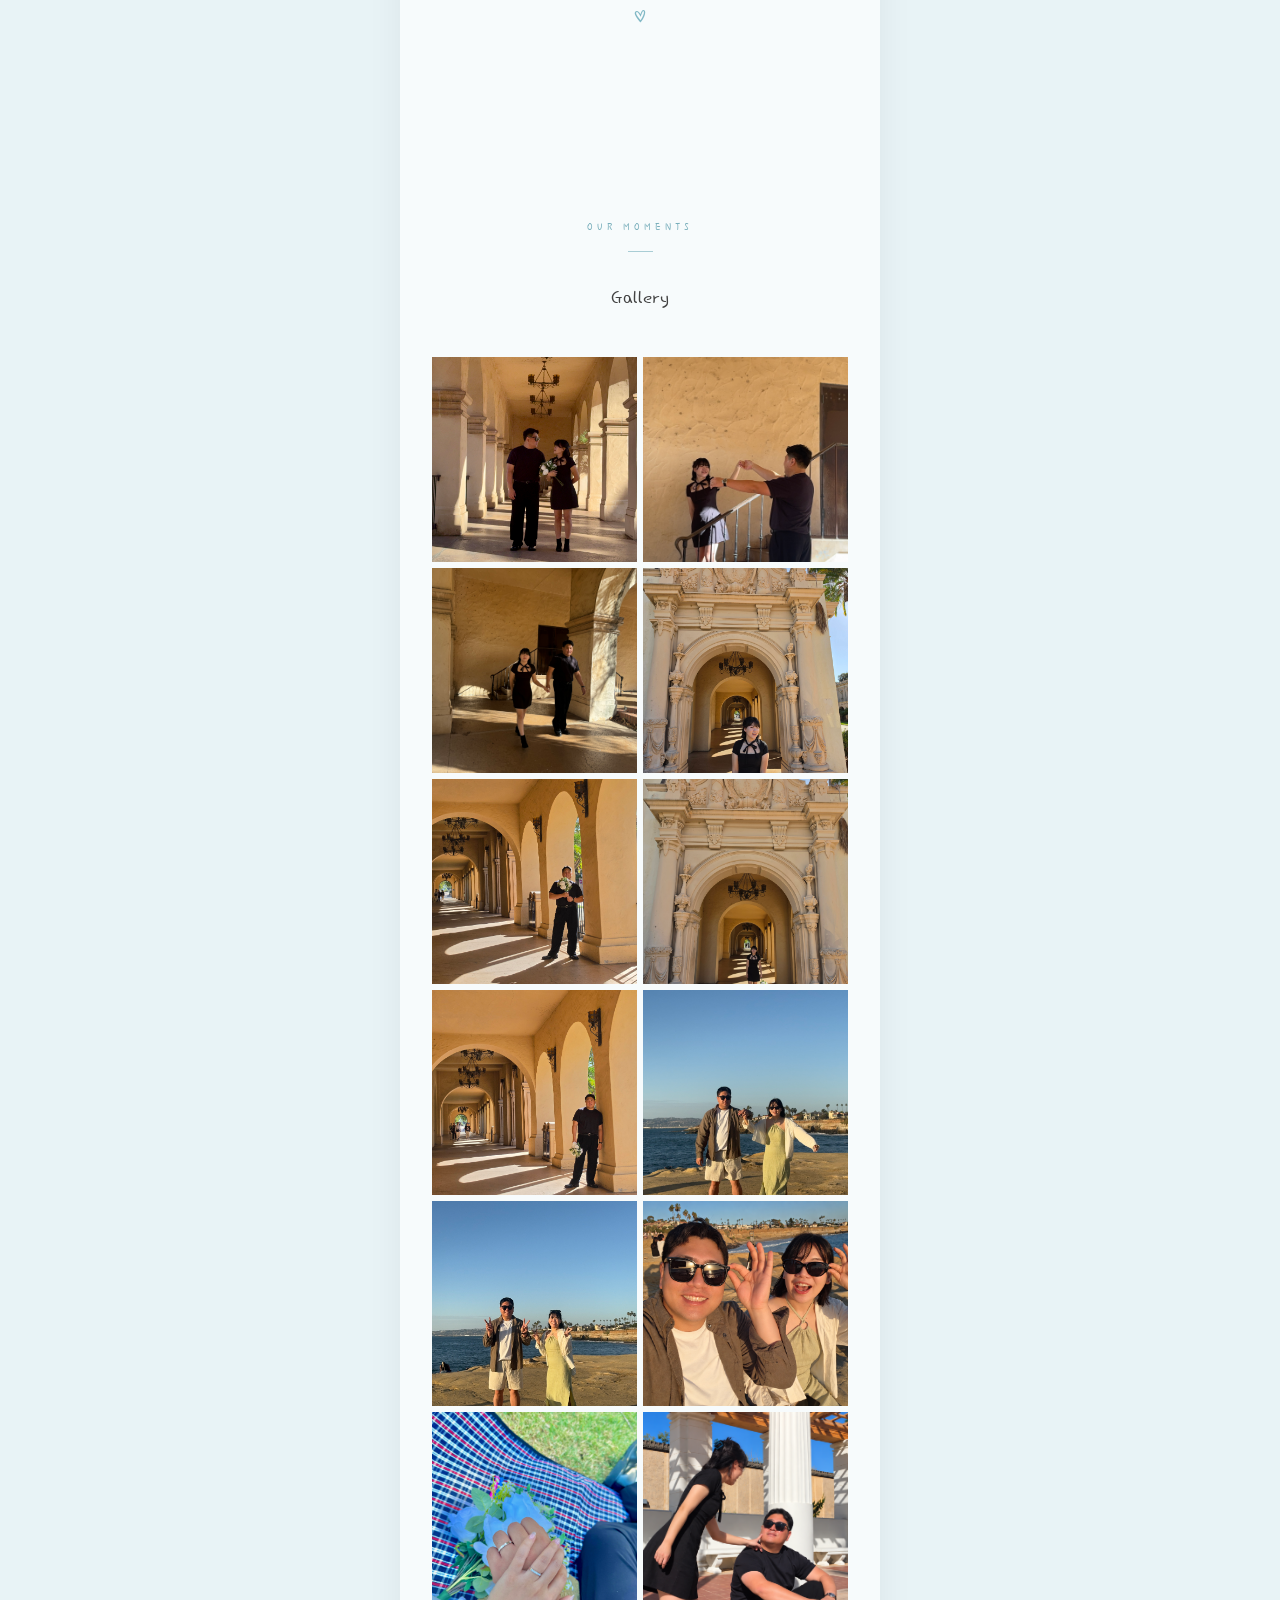
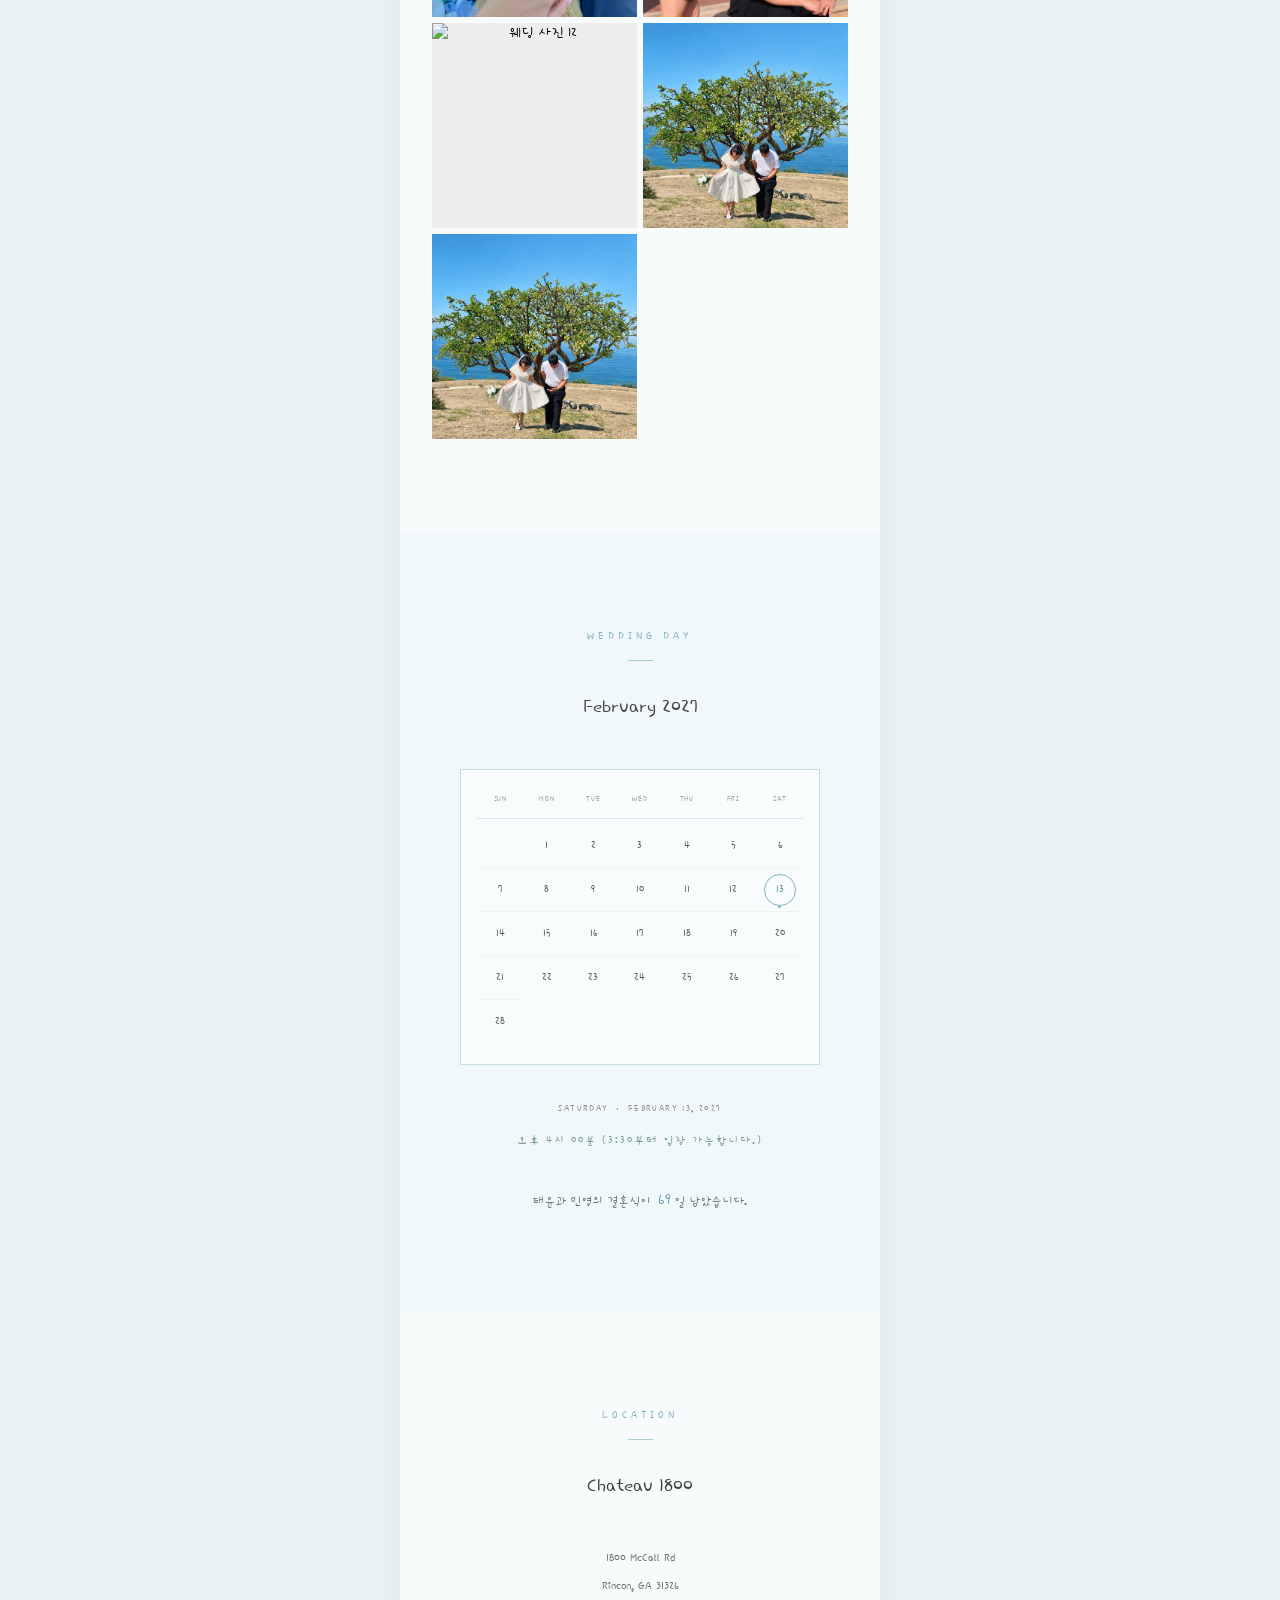
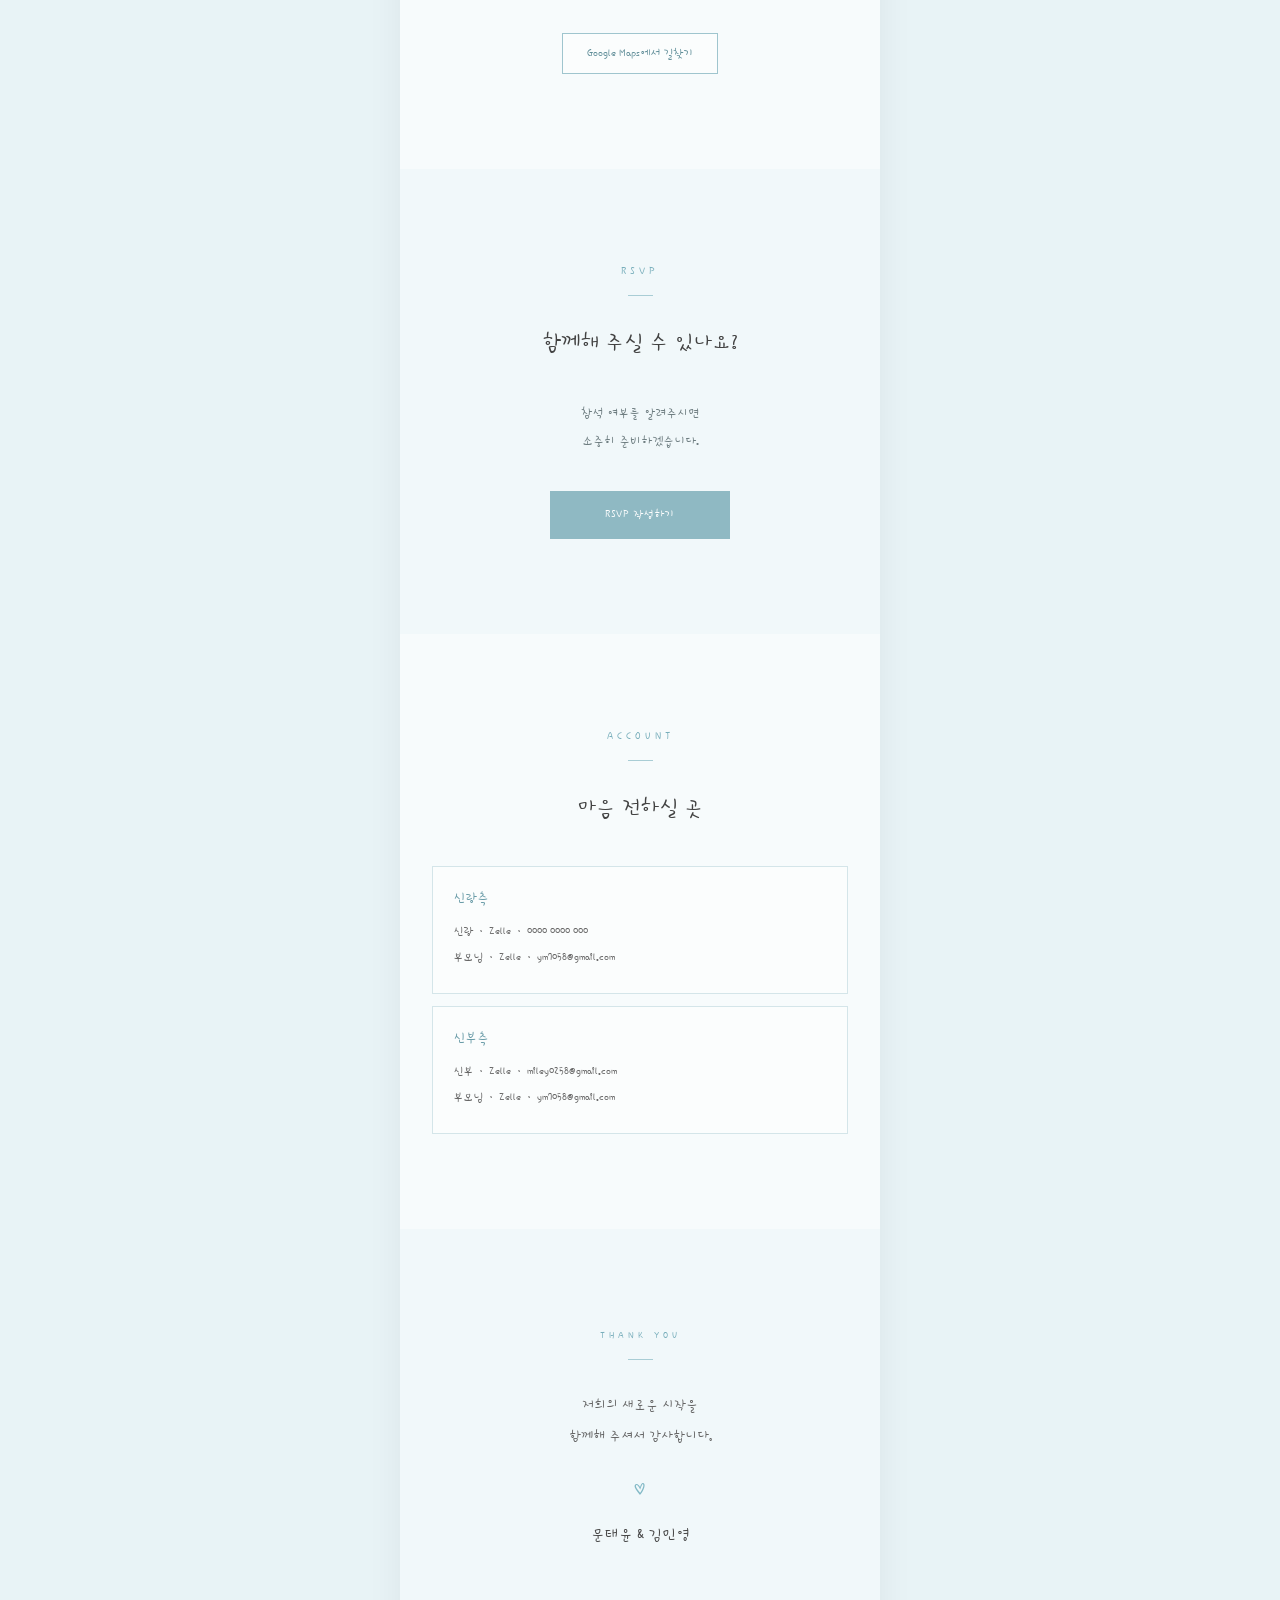
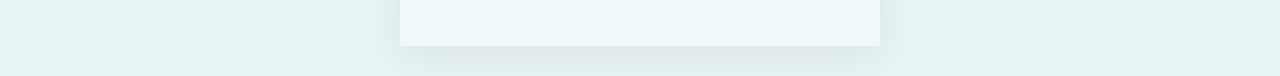
==== commit c8cf3189: "Improve wedding hero typography" ====
--- a/index.html
+++ b/index.html
@@ -230,7 +230,7 @@
                 class="gallery-item"
             >
                 <img
-                    src="images/photo11.jpg"
+                    src="images/photo11.png"
                     alt="웨딩 사진 11"
                 >
             </button>
@@ -251,6 +251,17 @@
                 <img
                     src="images/photo13.png"
                     alt="웨딩 사진 13"
+                >
+            </button>
+            </button>
+                        </button>
+                 <button
+                type="button"
+                class="gallery-item"
+            >
+                <img
+                    src="images/photo14.png"
+                    alt="웨딩 사진 14"
                 >
             </button>
         </div>
--- a/style.css
+++ b/style.css
@@ -1,4 +1,5 @@
 @import url('https://fonts.googleapis.com/css2?family=Cormorant+Garamond:wght@400;500&family=Nanum+Myeongjo:wght@400;700&family=Playfair+Display:wght@400;500&display=swap');
+@import url('https://fonts.googleapis.com/css2?family=Gowun+Dodum&family=Gaegu&family=Gamja+Flower&family=Hi+Melody&display=swap');
 
 
 /* =========================
@@ -21,7 +22,7 @@
     color: #383838;
 
     font-family:
-        "Nanum Myeongjo",
+        "Hi Melody",
         serif;
 }
 
@@ -117,7 +118,7 @@
     border-left: 1px solid #afd2da;
 
     font-family:
-        "Nanum Myeongjo",
+        "Hi Melody",
         serif;
 
     font-size: 19px;
@@ -140,7 +141,7 @@
     margin: 27px 0 0;
 
     font-family:
-        "Nanum Myeongjo",
+        "Hi Melody",
         serif;
 
     font-size: 18px;
@@ -189,7 +190,7 @@
     margin: 0;
 
     font-family:
-        "Playfair Display",
+        "Hi Melodyy",
         Georgia,
         serif;
 
@@ -222,7 +223,7 @@
     margin: 0;
 
     font-family:
-        "Playfair Display",
+        "Hi Melody",
         Georgia,
         serif;
 
@@ -291,7 +292,7 @@
     margin-top: 38px;
 
     font-family:
-        Arial,
+        "Hi Melody",
         sans-serif;
 
     font-size: 21px;
@@ -428,7 +429,7 @@
 
 .calendar-weekdays span {
     font-family:
-        "Playfair Display",
+        "Hi Melody",
         Georgia,
         serif;
 
@@ -459,7 +460,7 @@
     height: 44px;
 
     font-family:
-        "Playfair Display",
+        "Hi Melody",
         Georgia,
         serif;
 
@@ -527,7 +528,7 @@
     margin: 0 0 11px;
 
     font-family:
-        "Playfair Display",
+        "Hi Melody",
         Georgia,
         serif;
 
@@ -545,7 +546,7 @@
     margin: 12px 0 0;
 
     font-family:
-        "Nanum Myeongjo",
+        "Hi Melody",
         serif;
 
     font-size: 14px;
@@ -560,7 +561,7 @@
     margin: 0;
 
     font-family:
-        "Playfair Display",
+        "Hi Melody",
         Georgia,
         serif;
 
@@ -584,7 +585,7 @@
     margin: 0;
 
     font-family:
-        "Playfair Display",
+        "Hi Melody",
         Georgia,
         serif;
 
@@ -731,7 +732,7 @@
     margin-bottom: 13px;
 
     font-family:
-        "Playfair Display",
+        "Hi Melody",
         Georgia,
         serif;
 
@@ -756,7 +757,7 @@
     color: #6d858b;
 
     font-family:
-        "Playfair Display",
+        "Hi Melody",
         Georgia,
         serif;
 
@@ -836,7 +837,7 @@
     margin: 0;
 
     font-family:
-        "Playfair Display",
+        "Hi Melody",
         Georgia,
         serif;
 
@@ -861,7 +862,7 @@
     margin-top: 25px;
 
     font-family:
-        Arial,
+        "Hi Melody",
         sans-serif;
 
     font-size: 20px;
@@ -940,7 +941,7 @@
     color: #ffffff;
 
     font-family:
-        Arial,
+        "Hi Melody",
         sans-serif;
 
     font-size: 38px;
@@ -1099,7 +1100,7 @@
     margin: 0 0 10px;
 
     font-family:
-        "Nanum Myeongjo",
+        "Hi Melody",
         serif;
 
     font-size: 13px;
@@ -1142,7 +1143,7 @@
     color: #454545;
 
     font-family:
-        "Nanum Myeongjo",
+        "Hi Melody",
         serif;
 
     font-size: 13px;
@@ -1240,7 +1241,7 @@
     color: #697a7e;
 
     font-family:
-        "Nanum Myeongjo",
+        "Hi Melody",
         serif;
 
     font-size: 12px;
@@ -1287,7 +1288,7 @@
     color: #ffffff;
 
     font-family:
-        "Nanum Myeongjo",
+        "Hi Melody",
         serif;
 
     font-size: 13px;
@@ -1325,7 +1326,7 @@
     text-align: center;
 
     font-family:
-        "Nanum Myeongjo",
+        "Hi Melody",
         serif;
 
     font-size: 13px;
@@ -1357,7 +1358,7 @@
 .wedding-countdown {
     margin: 35px 0 0;
 
-    font-family: "Nanum Myeongjo", serif;
+    font-family: "Hi Melody", serif;
 
     font-size: 14px;
     font-weight: 400;
@@ -1370,7 +1371,7 @@
 .wedding-countdown strong {
     margin: 0 3px;
 
-    font-family: "Cormorant Garamond", Georgia, serif;
+    font-family: "Hi Melody", Georgia, serif;
 
     font-size: 19px;
     font-weight: 500;
@@ -1402,7 +1403,7 @@
 .calendar-event-time {
     margin: 16px 0 18px;
 
-    font-family: "Nanum Myeongjo", serif;
+    font-family: "Hi Melody", serif;
 
     font-size: 13px;
     font-weight: 400;
@@ -1416,7 +1417,7 @@
     margin-left: 6px;
 
     font-family:
-        "Cormorant Garamond",
+        "Hi Melody",
         Georgia,
         serif;
 
@@ -1478,7 +1479,7 @@
     transform: translateX(-50%);
 
     color: rgba(255, 255, 255, 0.85);
-    font-family: "Playfair Display", serif;
+    font-family: "Hi Melody", serif;
     font-size: 13px;
     letter-spacing: 2px;
 }
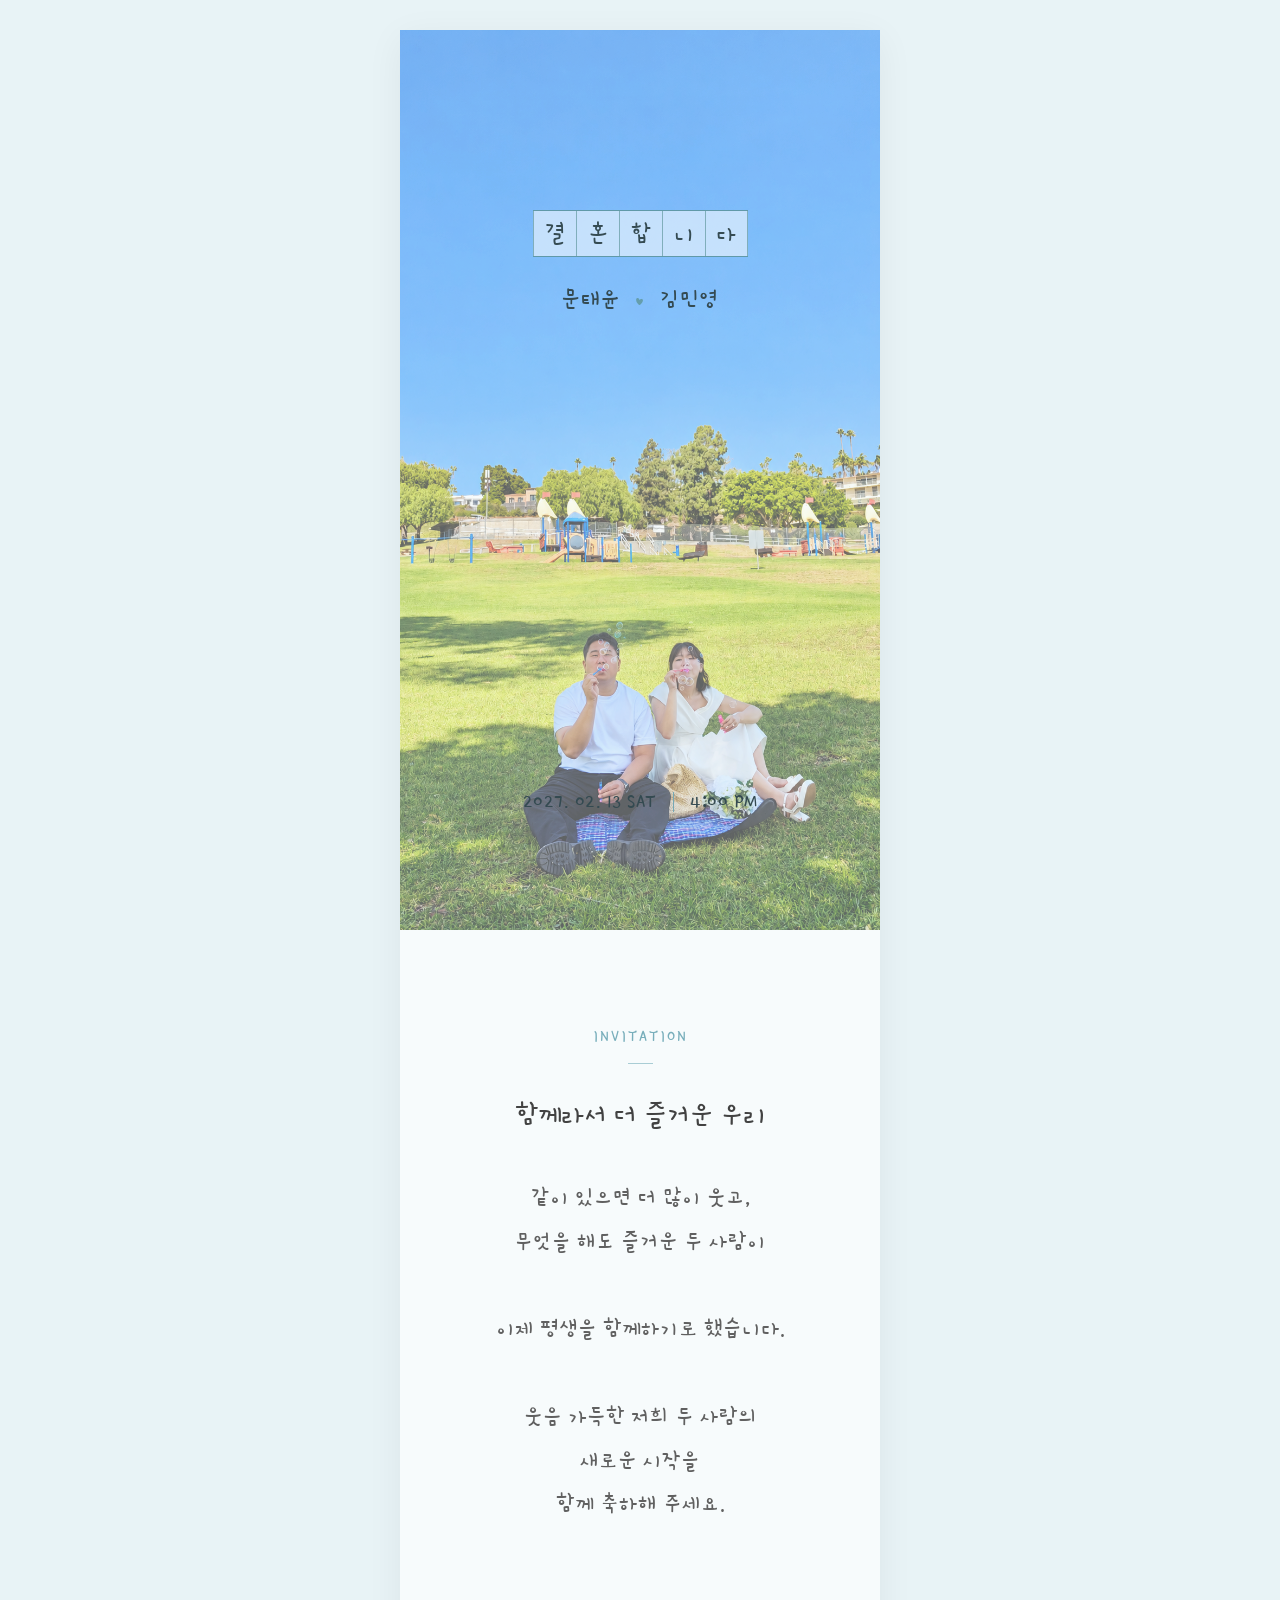
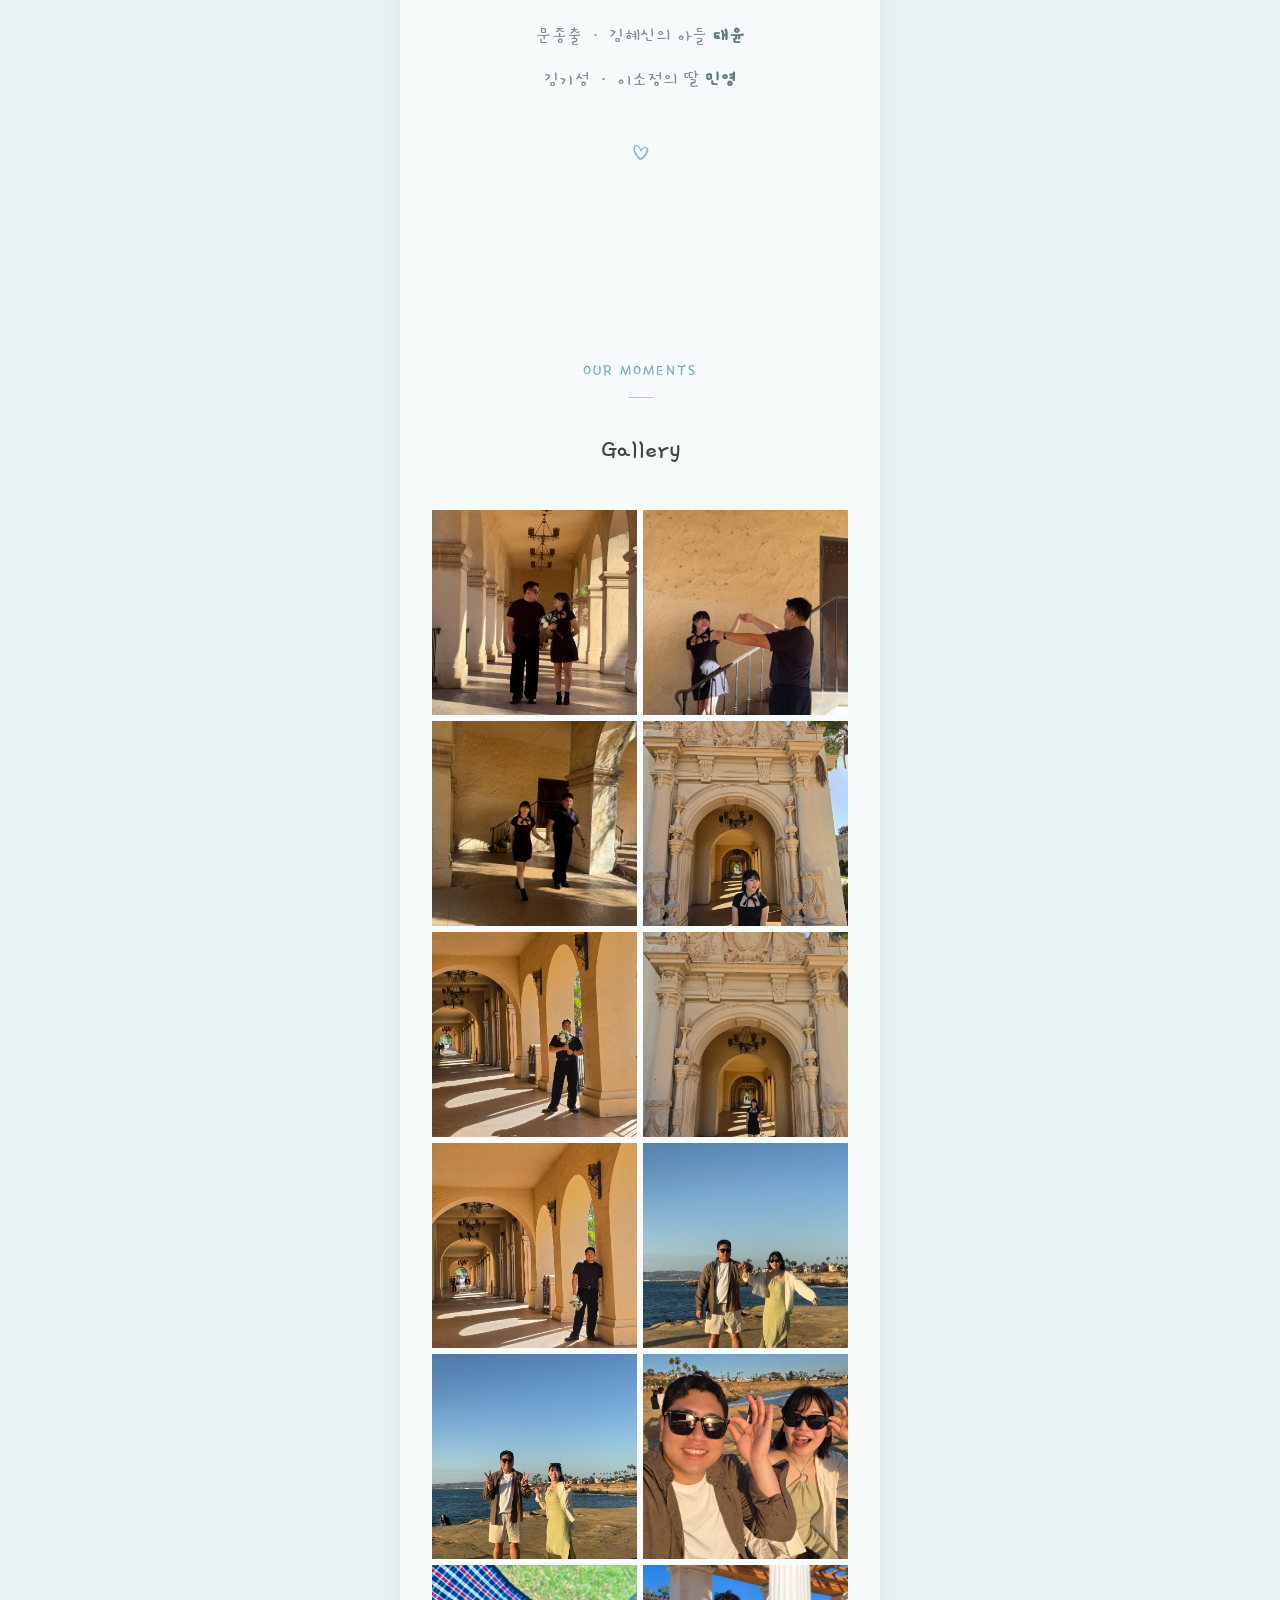
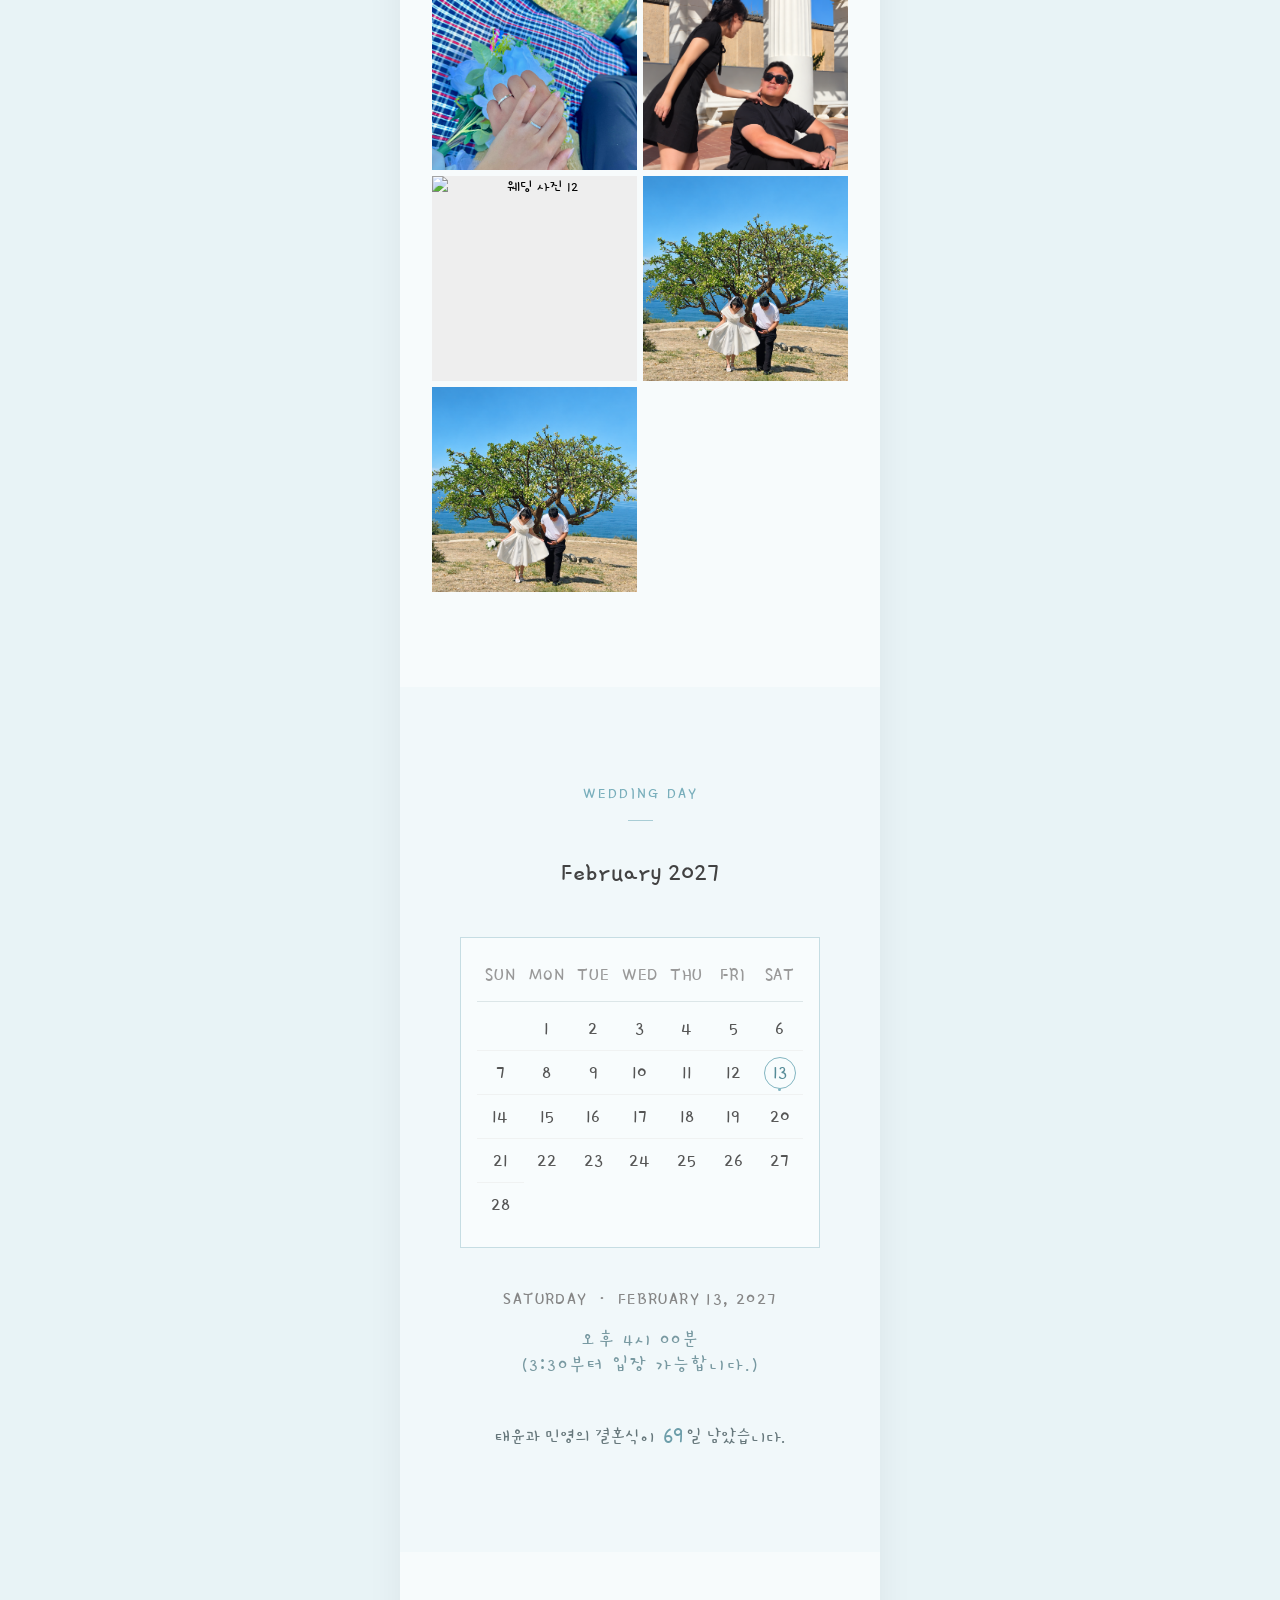
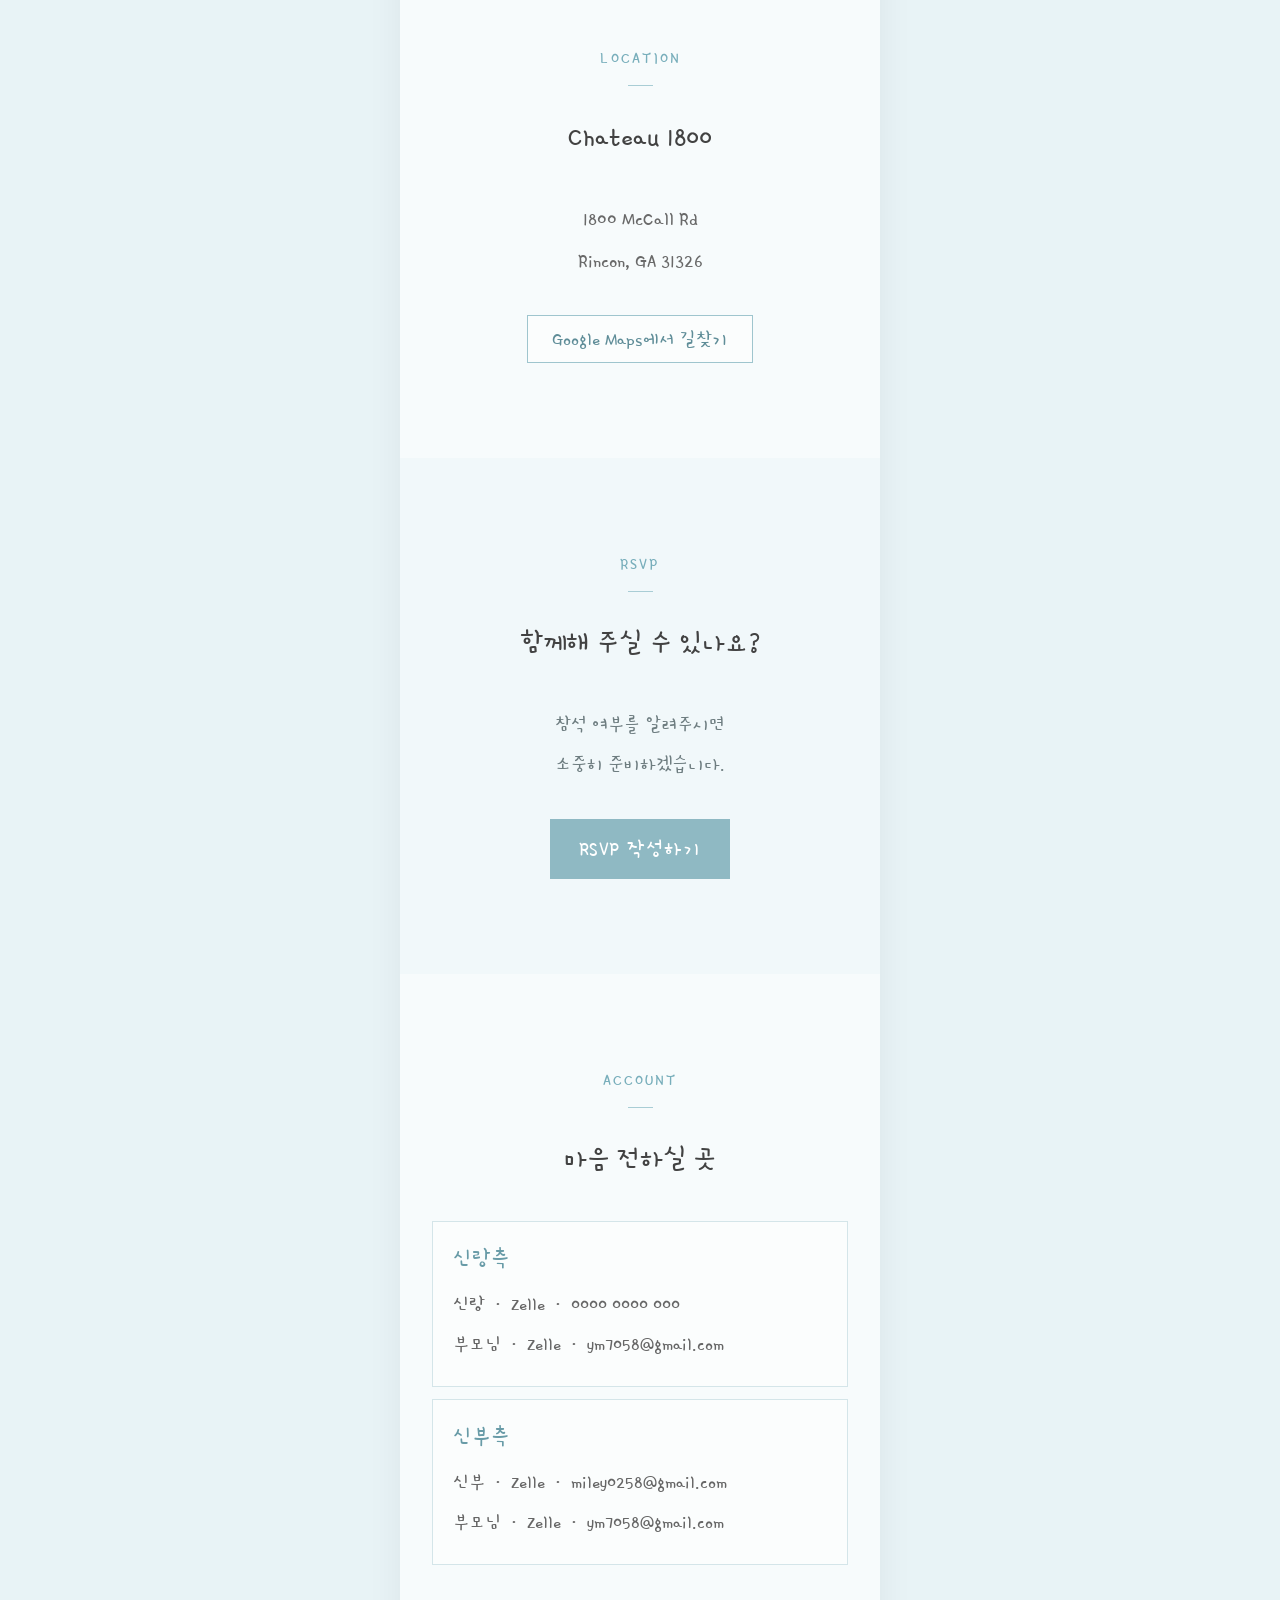
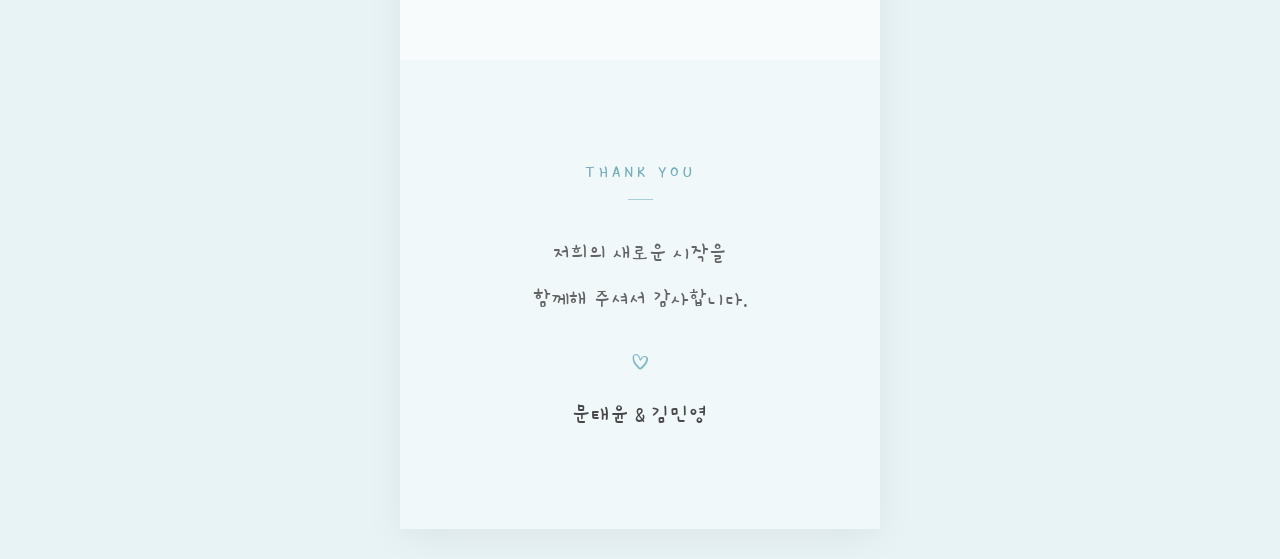
==== commit 199c41f4: "Improve wedding hero typography" ====
--- a/index.html
+++ b/index.html
@@ -349,7 +349,8 @@
         </p>
 
         <p class="calendar-event-time">
-            오후 4시 00분 (3:30부터 입장 가능합니다.)
+            오후 4시 00분 <br>
+            (3:30부터 입장 가능합니다.)
         </p>
 
     <p class="wedding-countdown" id="weddingCountdown"></p>
--- a/style.css
+++ b/style.css
@@ -1,1721 +1,3488 @@
-@import url('https://fonts.googleapis.com/css2?family=Cormorant+Garamond:wght@400;500&family=Nanum+Myeongjo:wght@400;700&family=Playfair+Display:wght@400;500&display=swap');
-@import url('https://fonts.googleapis.com/css2?family=Gowun+Dodum&family=Gaegu&family=Gamja+Flower&family=Hi+Melody&display=swap');
-
+@import url('https://fonts.googleapis.com/css2?family=Gamja+Flower&display=swap');
 
 /* =========================
+
    BASE
+
 ========================= */
 
+
+
 * {
+
     box-sizing: border-box;
-}
+
+}
+
+
 
 html {
+
     scroll-behavior: smooth;
-}
+
+}
+
+
 
 body {
+
     margin: 0;
 
+
+
     background: #e8f3f6;
 
+
+
     color: #383838;
 
+
+
     font-family:
-        "Hi Melody",
+
+        "Gamja Flower",
+
         serif;
-}
+
+}
+
+
 
 button {
+
     font: inherit;
-}
+
+}
+
+
 
 .invitation {
+
     width: 100%;
+
     max-width: 480px;
 
+
+
     margin: 0 auto;
 
+
+
     background: #f1f8fa;
 
+
+
     overflow: hidden;
-}
+
+}
+
+
+
 
 
 /* =========================
+
    HERO
+
 ========================= */
 
+
+
 .hero {
+
     position: relative;
+
     width: 100%;
+
     min-height: 100svh;
 
+
+
     background: #f1f8fa;
+
     text-align: center;
+
     overflow: hidden;
 
+
+
     display: flex;
+
     flex-direction: column;
+
     justify-content: space-between;
-}
+
+}
+
+
 
 /* 메인 사진 배경 */
 
+
+
 .hero-background {
+
     position: absolute;
+
     inset: 0;
 
+
+
     background-image: url("images/main.png");
+
     background-size: cover;
+
     background-position: center center;
+
     background-repeat: no-repeat;
 
+
+
     opacity: 0.2;
+
     pointer-events: none;
+
     z-index: 0;
-}
+
+}
+
+
 
 /* =========================
+
    HERO HEADER
+
 ========================= */
 
+
+
 .hero-header {
+
     position: relative;
+
     z-index: 1;
 
+
+
     width: 100%;
+
     padding: 82px 20px 43px;
 
+
+
     background: transparent;
+
     text-align: center;
-}
+
+}
+
 /* =========================
+
    결 혼 합 니 다
+
 ========================= */
 
+
+
 .wedding-title-box {
+
     display: inline-flex;
 
+
+
     align-items: center;
+
     justify-content: center;
 
+
+
     margin: 0 auto;
 
+
+
     border-top: 1px solid #8fbfca;
+
     border-bottom: 1px solid #8fbfca;
-}
+
+}
+
+
 
 .wedding-title-box span {
+
     display: flex;
 
+
+
     align-items: center;
+
     justify-content: center;
 
+
+
     width: 40px;
+
     height: 40px;
 
+
+
     border-left: 1px solid #afd2da;
 
+
+
     font-family:
-        "Hi Melody",
+
+        "Gamja Flower",
+
         serif;
 
+
+
     font-size: 19px;
 
+
+
     font-weight: 400;
 
+
+
     color: #50575a;
-}
+
+}
+
+
 
 .wedding-title-box span:last-child {
+
     border-right: 1px solid #afd2da;
-}
+
+}
+
+
+
 
 
 /* =========================
+
    HERO NAMES
+
 ========================= */
 
+
+
 .hero-names {
+
     margin: 27px 0 0;
 
+
+
     font-family:
-        "Hi Melody",
+
+        "Gamja Flower",
+
         serif;
 
+
+
     font-size: 18px;
 
+
+
     font-weight: 400;
 
+
+
     letter-spacing: 0.5px;
 
+
+
     color: #4c4c4c;
 
+
+
     white-space: nowrap;
-}
+
+}
+
+
 
 .hero-heart {
+
     display: inline-block;
 
+
+
     margin: 0 9px;
 
+
+
     font-size: 11px;
 
+
+
     color: #82b9c6;
 
+
+
     vertical-align: 1px;
-}
+
+}
+
+
 
 /* =========================
+
    HERO DATE
+
 ========================= */
 
+
+
 .hero-date {
+
     position: relative;
+
     z-index: 1;
 
+
+
     display: flex;
+
     align-items: center;
+
     justify-content: center;
 
+
+
     gap: 13px;
+
     min-height: 100px;
+
     padding: 28px 20px;
 
+
+
     background: transparent;
-}
+
+}
+
+
 
 .hero-date p {
+
     margin: 0;
 
+
+
     font-family:
-        "Hi Melodyy",
+
+        "Gamja Flower",
+
         Georgia,
+
         serif;
 
+
+
     font-size: 13px;
 
+
+
     letter-spacing: 1.2px;
 
+
+
     color: #555555;
-}
+
+}
+
+
 
 .hero-date span {
+
     width: 1px;
+
     height: 13px;
 
+
+
     background: #a9cdd5;
-}
+
+}
+
+
+
 
 
 /* =========================
+
    COMMON SECTION
+
 ========================= */
 
+
+
 .section {
+
     padding: 95px 32px;
 
+
+
     text-align: center;
-}
+
+}
+
+
 
 .section-label {
+
     margin: 0;
 
+
+
     font-family:
-        "Hi Melody",
+
+        "Gamja Flower",
+
         Georgia,
+
         serif;
 
+
+
     font-size: 13px;
 
+
+
     font-weight: 400;
 
+
+
     letter-spacing: 4px;
 
+
+
     color: #78aebb;
-}
+
+}
+
+
 
 .section-line {
+
     width: 25px;
+
     height: 1px;
 
+
+
     margin: 15px auto 0;
 
+
+
     background: #a9cdd5;
-}
+
+}
+
+
 
 .section h2 {
+
     margin: 28px 0 38px;
 
+
+
     font-size: 24px;
 
+
+
     font-weight: 400;
 
+
+
     line-height: 1.6;
 
+
+
     color: #424242;
-}
+
+}
+
+
+
 
 
 /* =========================
+
    INVITATION
+
 ========================= */
 
+
+
 .invitation-section {
+
     background: #f7fbfc;
-}
+
+}
+
+
 
 .message {
+
     margin: 0;
 
+
+
+    font-size: 18px;
+
+
+
+    line-height: 2.25;
+
+
+
+    color: #606060;
+
+
+
+    word-break: keep-all;
+
+}
+
+.family-name {
+
     font-size: 15px;
 
-    line-height: 2.25;
-
-    color: #606060;
+    color: #7d8f93;
+
+    letter-spacing: 0.5px;
+
+    line-height: 2;
+
+}
+
+
+
+.family-name strong {
+
+    font-weight: 700;
+
+    color: #617a80;
+
+}
+
+.heart {
+
+    margin-top: 38px;
+
+
+
+    font-family:
+
+        "Gamja Flower",
+
+        sans-serif;
+
+
+
+    font-size: 24px;
+
+
+
+    color: #82b9c6;
+
+}
+
+
+
+/* =========================
+
+   A NOTE FROM US
+
+========================= */
+
+
+
+.note-section {
+
+    background: #ffffff;
+
+}
+
+
+
+
+
+.note-message {
+
+    max-width: 410px;
+
+
+
+    margin: 0 auto;
+
+
+
+    padding: 0;
+
+
+
+    font-size: 14px;
+
+
+
+    font-weight: 400;
+
+
+
+    line-height: 2.2;
+
+
+
+    color: #686868;
+
+
 
     word-break: keep-all;
-}
-.family-name {
+
+}
+
+
+
+
+
+
+
+/* =========================
+
+   GALLERY
+
+========================= */
+
+
+
+.gallery-section {
+
+    background: #f7fbfc;
+
+}
+
+
+
+.gallery {
+
+    display: grid;
+
+
+
+    grid-template-columns:
+
+        repeat(2, 1fr);
+
+
+
+    gap: 6px;
+
+}
+
+
+
+.gallery-item {
+
+    position: relative;
+
+
+
+    width: 100%;
+
+
+
+    padding: 0;
+
+
+
+    border: 0;
+
+
+
+    background: #eeeeee;
+
+
+
+    aspect-ratio: 1 / 1;
+
+
+
+    overflow: hidden;
+
+
+
+    cursor: pointer;
+
+
+
+    -webkit-tap-highlight-color: transparent;
+
+}
+
+
+
+.gallery-item img {
+
+    display: block;
+
+
+
+    width: 100%;
+
+    height: 100%;
+
+
+
+    object-fit: cover;
+
+
+
+    pointer-events: none;
+
+
+
+    transition:
+
+        transform 0.3s ease;
+
+}
+
+
+
+.gallery-item:hover img {
+
+    transform: scale(1.03);
+
+}
+
+
+
+
+
+/* =========================
+
+   WEDDING DAY
+
+========================= */
+
+
+
+.wedding-section {
+
+    background: #f1f8fa;
+
+}
+
+
+
+
+
+/* =========================
+
+   CALENDAR
+
+========================= */
+
+
+
+.wedding-calendar {
+
+    width: 100%;
+
+    max-width: 360px;
+
+
+
+    margin: 42px auto 38px;
+
+
+
+    padding: 24px 16px 20px;
+
+
+
+    border: 1px solid #c6dde3;
+
+
+
+    background:
+
+        rgba(255, 255, 255, 0.45);
+
+}
+
+
+
+.calendar-weekdays {
+
+    display: grid;
+
+
+
+    grid-template-columns:
+
+        repeat(7, 1fr);
+
+
+
+    padding-bottom: 13px;
+
+
+
+    margin-bottom: 5px;
+
+
+
+    border-bottom: 1px solid #dce6e8;
+
+
+
+    text-align: center;
+
+}
+
+
+
+.calendar-weekdays span {
+
+    font-family:
+
+        "Gamja Flower",
+
+        Georgia,
+
+        serif;
+
+
+
+    font-size: 15px;
+
+
+
+    letter-spacing: 0.7px;
+
+
+
+    color: #999999;
+
+}
+
+
+
+.calendar-days {
+
+    display: grid;
+
+
+
+    grid-template-columns:
+
+        repeat(7, 1fr);
+
+
+
+    text-align: center;
+
+}
+
+
+
+.calendar-days span {
+
+    position: relative;
+
+
+
+    display: flex;
+
+
+
+    align-items: center;
+
+    justify-content: center;
+
+
+
+    height: 44px;
+
+
+
+    font-family:
+
+        "Gamja Flower",
+
+        Georgia,
+
+        serif;
+
+
+
+    font-size: 15px;
+
+
+
+    color: #555555;
+
+
+
+    border-bottom: 1px solid #f0f2f2;
+
+}
+
+
+
+.calendar-days span:nth-last-child(-n+7) {
+
+    border-bottom: none;
+
+}
+
+
+
+.calendar-days .empty {
+
+    color: transparent;
+
+}
+
+
+
+.calendar-days .wedding-date {
+
+    color: #568b97;
+
+
+
+    font-weight: 500;
+
+}
+
+
+
+.calendar-days .wedding-date::before {
+
+    content: "";
+
+
+
+    position: absolute;
+
+
+
+    width: 30px;
+
+    height: 30px;
+
+
+
+    border: 1px solid #82b5c1;
+
+
+
+    border-radius: 50%;
+
+}
+
+
+
+.calendar-days .wedding-date::after {
+
+    content: "";
+
+
+
+    position: absolute;
+
+
+
+    bottom: 3px;
+
+
+
+    width: 3px;
+
+    height: 3px;
+
+
+
+    border-radius: 50%;
+
+
+
+    background: #82b5c1;
+
+}
+
+
+
+
+
+/* =========================
+
+   CALENDAR EVENT
+
+========================= */
+
+
+
+.calendar-event {
+
+    margin-top: 34px;
+
+
+
+    text-align: center;
+
+}
+
+
+
+.calendar-event-date {
+
+    margin: 0 0 11px;
+
+
+
+    font-family:
+
+        "Gamja Flower",
+
+        Georgia,
+
+        serif;
+
+
+
+    font-size: 16px;
+
+
+
+    letter-spacing: 1.4px;
+
+
+
+    color: #868686;
+
+}
+
+/* =========================
+
+   WEDDING TIME
+
+========================= */
+
+
+
+.calendar-event-time {
+
+    margin: 12px 0 0;
+
+
+
+    font-family:
+
+        "Gamja Flower",
+
+        serif;
+
+
+
+    font-size: 16px;
+
+    font-weight: 400;
+
+
+
+    letter-spacing: 2px;
+
+
+
+    color: #7899a1;
+
+}
+
+
+
+.calendar-event-time {
+
+    margin: 0;
+
+
+
+    font-family:
+
+        "Gamja Flower",
+
+        Georgia,
+
+        serif;
+
+
+
+    font-size: 26px;
+
+
+
+    letter-spacing: 2px;
+
+
+
+    color: #444444;
+
+}
+
+
+
+.detail-divider {
+
+    width: 1px;
+
+    height: 30px;
+
+
+
+    margin: 25px auto;
+
+
+
+    background: #a9cdd5;
+
+}
+
+
+
+.venue-name {
+
+    margin: 0;
+
+
+
+    font-family:
+
+        "Gamja Flower",
+
+        Georgia,
+
+        serif;
+
+
+
+    font-size: 20px;
+
+
+
+    color: #58747b;
+
+}
+
+
+
+
+
+/* =========================
+
+   LOCATION
+
+========================= */
+
+
+
+.location-section {
+
+    background: #f7fbfc;
+
+}
+
+
+
+.location-address {
+
+    margin: 0;
+
+
+
+    font-size: 18px;
+
+
+
+    line-height: 2;
+
+
+
+    color: #696969;
+
+}
+
+
+
+.map-button {
+
+    display: inline-block;
+
+
+
+    margin-top: 32px;
+
+
+
+    padding: 13px 24px;
+
+
+
+    border: 1px solid #9fc5ce;
+
+
+
+    background:
+
+        rgba(255, 255, 255, 0.5);
+
+
+
+    color: #5f8d98;
+
+
+
+    text-decoration: none;
+
+
+
+    font-size: 16px;
+
+
+
+    line-height: 1;
+
+
+
+    transition:
+
+        background 0.2s ease,
+
+        color 0.2s ease;
+
+}
+
+
+
+.map-button:hover {
+
+    background: #8fb9c3;
+
+
+
+    color: #ffffff;
+
+}
+
+
+
+
+
+/* =========================
+
+   RSVP
+
+========================= */
+
+
+
+.rsvp-link-section {
+
+    background: #f1f8fa;
+
+}
+
+
+
+.rsvp-link-message {
+
+    margin: 0;
+
+
+
+    font-size: 16px;
+
+
+
+    line-height: 2;
+
+
+
+    color: #6e7d80;
+
+
+
+    word-break: keep-all;
+
+}
+
+
+
+.rsvp-button {
+
+    display: inline-block;
+
+
+
+    margin-top: 35px;
+
+
+
+    min-width: 180px;
+
+
+
+    padding: 15px 28px;
+
+
+
+    border: 1px solid #8fb9c3;
+
+
+
+    background: #8fb9c3;
+
+
+
+    color: #ffffff;
+
+
+
+    text-decoration: none;
+
+
+
+    font-size: 15px;
+
+
+
+    letter-spacing: 0.5px;
+
+
+
+    transition:
+
+        opacity 0.2s ease;
+
+}
+
+
+
+.rsvp-button:hover {
+
+    opacity: 0.85;
+
+}
+
+
+
+
+
+/* =========================
+
+   CONTACT
+
+========================= */
+
+
+
+.contact-section {
+
+    background: #f7fbfc;
+
+}
+
+
+
+.contact-grid {
+
+    display: flex;
+
+
+
+    align-items: stretch;
+
+    justify-content: center;
+
+
+
+    gap: 22px;
+
+
+
+    max-width: 390px;
+
+
+
+    margin: 0 auto;
+
+}
+
+
+
+.contact-card {
+
+    flex: 1;
+
+
+
+    display: flex;
+
+
+
+    flex-direction: column;
+
+
+
+    align-items: center;
+
+
+
+    min-width: 0;
+
+}
+
+
+
+.contact-role {
+
+    margin-bottom: 13px;
+
+
+
+    font-family:
+
+        "Gamja Flower",
+
+        Georgia,
+
+        serif;
+
+
+
+    font-size: 10px;
+
+
+
+    letter-spacing: 2px;
+
+
+
+    color: #86adb6;
+
+}
+
+
+
+.contact-card strong {
+
+    margin-bottom: 11px;
+
+
+
+    font-size: 16px;
+
+
+
+    font-weight: 400;
+
+
+
+    color: #454545;
+
+}
+
+
+
+.contact-card a {
+
+    color: #6d858b;
+
+
+
+    font-family:
+
+        "Gamja Flower",
+
+        Georgia,
+
+        serif;
+
+
+
+    font-size: 11px;
+
+
+
+    text-decoration: none;
+
+
+
+    white-space: nowrap;
+
+}
+
+
+
+.contact-divider {
+
+    width: 1px;
+
+
+
+    background: #c9dde2;
+
+}
+
+
+
+
+
+/* =========================
+
+   ACCOUNT
+
+========================= */
+
+
+
+.account-section {
+
+    background: #f7fbfc;
+
+}
+
+
+
+.account-box {
+
+    margin-bottom: 12px;
+
+
+
+    padding: 22px 20px;
+
+
+
+    border: 1px solid #d4e5e9;
+
+
+
+    background:
+
+        rgba(255, 255, 255, 0.55);
+
+
+
+    text-align: left;
+
+}
+
+
+
+.account-box:last-child {
+
+    margin-bottom: 0;
+
+}
+
+
+
+.account-title {
+
+    margin: 0 0 11px;
+
+
+
+    font-size: 18px;
+
+
+
+    color: #689ba7;
+
+}
+
+
+
+.account-info {
+
+    margin: 0;
+
+
+
+    font-size: 16px;
+
+
+
+    line-height: 2;
+
+
+
+    color: #666666;
+
+
+
+    word-break: break-word;
+
+}
+
+
+
+
+
+/* =========================
+
+   CLOSING
+
+========================= */
+
+
+
+.closing {
+
+    padding: 100px 30px;
+
+
+
+    background: #f1f8fa;
+
+
+
+    text-align: center;
+
+}
+
+
+
+.closing-label {
+
+    margin: 0;
+
+
+
+    font-family:
+
+        "Gamja Flower",
+
+        Georgia,
+
+        serif;
+
+
+
+    font-size: 15px;
+
+
+
+    letter-spacing: 4px;
+
+
+
+    color: #78aebb;
+
+}
+
+
+
+.closing-message {
+
+    margin: 30px 0 0;
+
+
+
+    font-size: 18px;
+
+
+
+    line-height: 2.1;
+
+
+
+    color: #646464;
+
+}
+
+
+
+.closing-heart {
+
+    margin-top: 25px;
+
+
+
+    font-family:
+
+        "Gamja Flower",
+
+        sans-serif;
+
+
+
+    font-size: 25px;
+
+
+
+    color: #82b9c6;
+
+}
+
+
+
+.closing strong {
+
+    display: block;
+
+
+
+    margin-top: 22px;
+
+
+
+    font-size: 19px;
+
+
+
+    font-weight: 400;
+
+
+
+    color: #484848;
+
+}
+
+
+
+
+
+/* =========================
+
+   PHOTO MODAL
+
+========================= */
+
+
+
+.photo-modal {
+
+    position: fixed;
+
+
+
+    inset: 0;
+
+
+
+    z-index: 999999;
+
+
+
+    display: none;
+
+
+
+    align-items: center;
+
+    justify-content: center;
+
+
+
+    padding: 20px;
+
+
+
+    background:
+
+        rgba(15, 15, 15, 0.94);
+
+}
+
+
+
+.photo-modal.active {
+
+    display: flex;
+
+}
+
+
+
+.photo-modal img {
+
+    display: block;
+
+
+
+    width: auto;
+
+    height: auto;
+
+
+
+    max-width: 95vw;
+
+    max-height: 88vh;
+
+
+
+    object-fit: contain;
+
+}
+
+
+
+.close-button {
+
+    position: absolute;
+
+
+
+    top: 14px;
+
+    right: 17px;
+
+
+
+    z-index: 1000000;
+
+
+
+    width: 48px;
+
+    height: 48px;
+
+
+
+    padding: 0;
+
+
+
+    border: 0;
+
+
+
+    background: transparent;
+
+
+
+    color: #ffffff;
+
+
+
+    font-family:
+
+        "Gamja Flower",
+
+        sans-serif;
+
+
+
+    font-size: 38px;
+
+
+
+    font-weight: 200;
+
+
+
+    cursor: pointer;
+
+}
+
+
+
+
+
+/* =========================
+
+   MOBILE
+
+========================= */
+
+
+
+@media (max-width: 480px) {
+
+
+
+    .hero-header {
+
+        padding:
+
+            82px
+
+            20px
+
+            43px;
+
+    }
+
+
+
+    .wedding-title-box span {
+
+        width: 40px;
+
+        height: 40px;
+
+
+
+        font-size: 19px;
+
+    }
+
+
+
+    .hero-names {
+
+        margin-top: 27px;
+
+
+
+        font-size: 18px;
+
+    }
+
+
+
+    .hero-photo {
+
+        height: 410px;
+
+    }
+
+
+
+    .hero-date {
+
+        min-height: 95px;
+
+
+
+        padding:
+
+            25px
+
+            16px;
+
+    }
+
+
+
+    .section {
+
+        padding:
+
+            88px
+
+            26px;
+
+    }
+
+
+
+    .section h2 {
+
+        font-size: 22px;
+
+    }
+
+
+
+    .wedding-calendar {
+
+        padding:
+
+            21px
+
+            12px
+
+            17px;
+
+    }
+
+
+
+    .calendar-days span {
+
+        height: 42px;
+
+    }
+
+
+
+    .contact-grid {
+
+        gap: 15px;
+
+    }
+
+
+
+    .contact-card a {
+
+        font-size: 10px;
+
+    }
+
+}
+
+
+
+
+
+/* =========================
+
+   DESKTOP
+
+========================= */
+
+
+
+@media (min-width: 481px) {
+
+
+
+    body {
+
+        padding: 30px 0;
+
+    }
+
+
+
+    .invitation {
+
+        box-shadow:
+
+            0 8px 35px
+
+            rgba(0, 0, 0, 0.06);
+
+    }
+
+}
+
+/* =========================
+
+   RSVP OPEN / CLOSE
+
+========================= */
+
+
+
+.rsvp-form-wrapper {
+
+    display: none;
+
+    width: 100%;
+
+    margin-top: 42px;
+
+}
+
+
+
+.rsvp-form-wrapper.active {
+
+    display: block;
+
+    animation: rsvpOpen 0.35s ease forwards;
+
+}
+
+
+
+@keyframes rsvpOpen {
+
+    from {
+
+        opacity: 0;
+
+        transform: translateY(8px);
+
+    }
+
+
+
+    to {
+
+        opacity: 1;
+
+        transform: translateY(0);
+
+    }
+
+}
+
+/* =========================
+
+   RSVP FORM DESIGN
+
+========================= */
+
+
+
+#rsvpForm {
+
+    width: 100%;
+
+    max-width: 380px;
+
+
+
+    margin: 0 auto;
+
+
+
+    padding: 30px 24px;
+
+
+
+    border: 1px solid #d2e3e7;
+
+
+
+    background:
+
+        rgba(255, 255, 255, 0.55);
+
+
+
+    text-align: left;
+
+}
+
+
+
+
+
+/* 각 항목 */
+
+
+
+.rsvp-field {
+
+    margin-bottom: 26px;
+
+}
+
+
+
+
+
+/* 질문 / 라벨 */
+
+
+
+.rsvp-field > label,
+
+.rsvp-question {
+
+    display: block;
+
+
+
+    margin: 0 0 10px;
+
+
+
+    font-family:
+
+        "Gamja Flower",
+
+        serif;
+
+
+
     font-size: 13px;
-    color: #7d8f93;
+
+
+
+    font-weight: 400;
+
+
+
+    line-height: 1.7;
+
+
+
+    color: #5e7176;
+
+}
+
+
+
+.rsvp-question {
+
+    margin-bottom: 13px;
+
+}
+
+
+
+
+
+/* =========================
+
+   TEXT INPUT / SELECT / TEXTAREA
+
+========================= */
+
+
+
+.rsvp-field input[type="text"],
+
+.rsvp-field input[type="tel"],
+
+.rsvp-field select,
+
+.rsvp-field textarea {
+
+    display: block;
+
+
+
+    width: 100%;
+
+
+
+    padding: 13px 14px;
+
+
+
+    border: 1px solid #cbdfe4;
+
+
+
+    border-radius: 0;
+
+
+
+    outline: none;
+
+
+
+    background:
+
+        rgba(255, 255, 255, 0.78);
+
+
+
+    color: #454545;
+
+
+
+    font-family:
+
+        "Gamja Flower",
+
+        serif;
+
+
+
+    font-size: 13px;
+
+
+
+    line-height: 1.6;
+
+
+
+    appearance: none;
+
+    -webkit-appearance: none;
+
+}
+
+
+
+
+
+.rsvp-field input[type="text"],
+
+.rsvp-field input[type="tel"],
+
+.rsvp-field select {
+
+    height: 48px;
+
+}
+
+
+
+
+
+.rsvp-field textarea {
+
+    min-height: 110px;
+
+
+
+    resize: vertical;
+
+}
+
+
+
+
+
+/* 포커스 */
+
+
+
+.rsvp-field input:focus,
+
+.rsvp-field select:focus,
+
+.rsvp-field textarea:focus {
+
+    border-color: #8fb9c3;
+
+}
+
+
+
+
+
+/* =========================
+
+   ATTENDANCE BUTTONS
+
+========================= */
+
+
+
+.rsvp-field:first-child {
+
+    display: grid;
+
+
+
+    grid-template-columns:
+
+        repeat(2, 1fr);
+
+
+
+    column-gap: 10px;
+
+}
+
+
+
+
+
+/* 질문은 두 칸 전체 사용 */
+
+
+
+.rsvp-field:first-child .rsvp-question {
+
+    grid-column: 1 / -1;
+
+}
+
+
+
+
+
+.radio-option {
+
+    position: relative;
+
+
+
+    display: block;
+
+
+
+    cursor: pointer;
+
+}
+
+
+
+
+
+/* 실제 radio 숨김 */
+
+
+
+.radio-option input {
+
+    position: absolute;
+
+
+
+    opacity: 0;
+
+
+
+    pointer-events: none;
+
+}
+
+
+
+
+
+/* 참석 버튼 디자인 */
+
+
+
+.radio-option span {
+
+    display: flex;
+
+
+
+    align-items: center;
+
+    justify-content: center;
+
+
+
+    width: 100%;
+
+
+
+    min-height: 48px;
+
+
+
+    padding: 10px 8px;
+
+
+
+    border: 1px solid #cbdfe4;
+
+
+
+    background:
+
+        rgba(255, 255, 255, 0.7);
+
+
+
+    color: #697a7e;
+
+
+
+    font-family:
+
+        "Gamja Flower",
+
+        serif;
+
+
+
+    font-size: 12px;
+
+
+
+    line-height: 1.5;
+
+
+
+    text-align: center;
+
+
+
+    transition:
+
+        background 0.2s ease,
+
+        border-color 0.2s ease,
+
+        color 0.2s ease;
+
+}
+
+
+
+
+
+/* 선택됐을 때 */
+
+
+
+.radio-option input:checked + span {
+
+    border-color: #8fb9c3;
+
+
+
+    background: #8fb9c3;
+
+
+
+    color: #ffffff;
+
+}
+
+
+
+
+
+/* =========================
+
+   SUBMIT BUTTON
+
+========================= */
+
+
+
+.submit-rsvp {
+
+    display: block;
+
+
+
+    width: 100%;
+
+
+
+    margin-top: 8px;
+
+
+
+    padding: 15px;
+
+
+
+    border: 1px solid #8fb9c3;
+
+
+
+    background: #8fb9c3;
+
+
+
+    color: #ffffff;
+
+
+
+    font-family:
+
+        "Gamja Flower",
+
+        serif;
+
+
+
+    font-size: 13px;
+
+
+
     letter-spacing: 0.5px;
+
+
+
+    cursor: pointer;
+
+
+
+    transition:
+
+        opacity 0.2s ease;
+
+}
+
+
+
+
+
+.submit-rsvp:hover {
+
+    opacity: 0.88;
+
+}
+
+
+
+
+
+.submit-rsvp:disabled {
+
+    opacity: 0.55;
+
+
+
+    cursor: default;
+
+}
+
+
+
+
+
+/* =========================
+
+   RESULT MESSAGE
+
+========================= */
+
+
+
+.rsvp-result {
+
+    display: none;
+
+
+
+    margin: 24px 0 0;
+
+
+
+    text-align: center;
+
+
+
+    font-family:
+
+        "Gamja Flower",
+
+        serif;
+
+
+
+    font-size: 13px;
+
+
+
+    line-height: 1.9;
+
+
+
+    color: #668c95;
+
+}
+
+
+
+
+
+/* =========================
+
+   MOBILE
+
+========================= */
+
+
+
+@media (max-width: 480px) {
+
+
+
+    #rsvpForm {
+
+        padding: 26px 18px;
+
+    }
+
+
+
+    .radio-option span {
+
+        font-size: 11px;
+
+    }
+
+}
+
+/* =========================
+
+   WEDDING COUNTDOWN
+
+========================= */
+
+
+
+.wedding-countdown {
+
+    margin: 35px 0 0;
+
+
+
+    font-family: "Gamja Flower", serif;
+
+
+
+    font-size: 14px;
+
+    font-weight: 400;
+
+
+
+    line-height: 1.8;
+
+
+
+    color: #66777b;
+
+}
+
+
+
+.wedding-countdown strong {
+
+    margin: 0 3px;
+
+
+
+    font-family: "Gamja Flower", Georgia, serif;
+
+
+
+    font-size: 19px;
+
+    font-weight: 500;
+
+
+
+    color: #6d9eaa;
+
+}
+
+.account-note {
+
+    margin: -10px auto 35px;
+
+
+
+    font-size: 13px;
+
     line-height: 2;
-}
-
-.family-name strong {
-    font-weight: 700;
-    color: #617a80;
-}
-.heart {
-    margin-top: 38px;
+
+
+
+    color: #78898d;
+
+
+
+    word-break: keep-all;
+
+}
+
+.account-note {
+
+    max-width: 390px;
+
+
+
+    margin: -8px auto 38px;
+
+
+
+    font-size: 13px;
+
+    line-height: 2;
+
+
+
+    color: #78898d;
+
+
+
+    word-break: keep-all;
+
+}
+
+.calendar-event-time {
+
+    margin: 16px 0 18px;
+
+
+
+    font-family: "Gamja Flower", serif;
+
+
+
+    font-size: 13px;
+
+    font-weight: 400;
+
+
+
+    letter-spacing: 2px;
+
+
+
+    color: #7899a1;
+
+}
+
+
+
+.calendar-event-time span {
+
+    margin-left: 6px;
+
+
 
     font-family:
-        "Hi Melody",
-        sans-serif;
+
+        "Gamja Flower",
+
+        Georgia,
+
+        serif;
+
+
+
+    font-size: 20px;
+
+    font-weight: 400;
+
+
+
+    letter-spacing: 2px;
+
+
+
+    color: #6f9da8;
+
+}
+
+/* =========================
+
+   GALLERY SLIDE NAVIGATION
+
+========================= */
+
+
+
+.photo-prev,
+
+.photo-next {
+
+    position: absolute;
+
+    top: 50%;
+
+    transform: translateY(-50%);
+
+
+
+    z-index: 1000001;
+
+
+
+    display: flex;
+
+    align-items: center;
+
+    justify-content: center;
+
+
+
+    width: 42px;
+
+    height: 52px;
+
+
+
+    border: none;
+
+    background: rgba(255, 255, 255, 0.08);
+
+
+
+    color: white;
+
+    font-size: 27px;
+
+
+
+    cursor: pointer;
+
+    -webkit-tap-highlight-color: transparent;
+
+}
+
+
+
+.photo-prev {
+
+    left: 8px;
+
+}
+
+
+
+.photo-next {
+
+    right: 8px;
+
+}
+
+
+
+.photo-prev:hover,
+
+.photo-next:hover {
+
+    background: rgba(255, 255, 255, 0.2);
+
+}
+
+
+
+/* 사진 번호 */
+
+
+
+.photo-counter {
+
+    position: absolute;
+
+    bottom: 25px;
+
+    left: 50%;
+
+    transform: translateX(-50%);
+
+
+
+    color: rgba(255, 255, 255, 0.85);
+
+    font-family: "Gamja Flower", serif;
+
+    font-size: 13px;
+
+    letter-spacing: 2px;
+
+}
+
+
+
+/* 모바일 */
+
+
+
+@media (max-width: 480px) {
+
+    .photo-prev,
+
+    .photo-next {
+
+        width: 35px;
+
+        height: 45px;
+
+        font-size: 22px;
+
+        background: transparent;
+
+    }
+
+
+
+    .photo-modal img {
+
+        max-width: 85vw;
+
+        max-height: 80vh;
+
+    }
+
+}
+
+/* ====================================
+
+   HERO BACKGROUND PHOTO
+
+==================================== */
+
+
+
+.hero {
+
+    position: relative;
+
+    min-height: 100svh;
+
+
+
+    display: flex;
+
+    flex-direction: column;
+
+    justify-content: space-between;
+
+    align-items: center;
+
+
+
+    text-align: center;
+
+    overflow: hidden;
+
+
+
+    padding: 80px 20px 60px;
+
+    box-sizing: border-box;
+
+}
+
+
+
+/* 배경 사진 */
+
+
+
+.hero-background {
+
+    position: absolute;
+
+    inset: 0;
+
+
+
+    background-image: url("images/main.png");
+
+    background-size: cover;
+
+    background-position: center center;
+
+    background-repeat: no-repeat;
+
+
+
+    opacity: 0.2;
+
+    pointer-events: none;
+
+
+
+    z-index: 0;
+
+}
+
+
+
+/* 글씨를 사진 위에 표시 */
+
+
+
+.hero-header,
+
+.hero-date {
+
+    position: relative;
+
+    z-index: 1;
+
+}
+
+
+
+/* 상단 타이틀 */
+
+
+
+.hero-header {
+
+    width: 100%;
+
+}
+
+
+
+/* 하단 날짜 */
+
+
+
+.hero-date {
+
+    width: 100%;
+
+}
+
+
+
+/* 모바일 */
+
+
+
+@media (max-width: 600px) {
+
+
+
+    .hero {
+
+        min-height: 100svh;
+
+        padding: 65px 20px 45px;
+
+    }
+
+
+
+    .hero-background {
+
+        background-position: center center;
+
+    }
+
+}
+
+/* HERO BACKGROUND - FINAL OVERRIDE */
+
+
+
+.hero {
+
+    position: relative !important;
+
+    min-height: 100svh !important;
+
+    display: flex !important;
+
+    flex-direction: column !important;
+
+    justify-content: space-between !important;
+
+    background: #f1f8fa !important;
+
+}
+
+
+
+.hero-background {
+
+    position: absolute !important;
+
+    inset: 0 !important;
+
+    background: url("images/main.png") center center / cover no-repeat !important;
+
+    opacity: 0.2 !important;
+
+    z-index: 0 !important;
+
+    pointer-events: none !important;
+
+}
+
+
+
+.hero-header,
+
+.hero-date {
+
+    position: relative !important;
+
+    z-index: 1 !important;
+
+    background: transparent !important;
+
+}
+
+/* NEW FULL SCREEN WEDDING HERO */
+
+
+
+.hero {
+
+    position: relative;
+
+    min-height: 100svh;
+
+    display: flex;
+
+    flex-direction: column;
+
+    justify-content: space-between;
+
+
+
+    background-color: #f1f8fa;
+
+    isolation: isolate;
+
+}
+
+
+
+/* 사진만 20% 투명도 적용 */
+
+.hero::before {
+
+    content: "";
+
+    position: absolute;
+
+    inset: 0;
+
+
+
+    background-image: url("images/main.png");
+
+    background-size: cover;
+
+    background-position: center center;
+
+    background-repeat: no-repeat;
+
+
+
+    opacity: 0.5;
+
+    z-index: -1;
+
+    pointer-events: none;
+
+}
+
+
+
+/* 기존 하늘색 배경 제거 */
+
+.hero .hero-header,
+
+.hero .hero-date {
+
+    position: relative;
+
+    z-index: 1;
+
+    background: transparent;
+
+}
+
+
+
+/* 상단 결혼합니다 */
+
+.hero .hero-header {
+
+    padding: 100px 20px 40px;
+
+}
+
+
+
+/* 하단 결혼식 날짜 */
+
+.hero .hero-date {
+
+    padding: 30px 20px 60px;
+
+}
+
+
+
+@media (max-width: 600px) {
+
+    .hero {
+
+        min-height: 100svh;
+
+    }
+
+
+
+    .hero .hero-header {
+
+        padding-top: 90px;
+
+    }
+
+
+
+    .hero .hero-date {
+
+        padding-bottom: 55px;
+
+    }
+
+}
+
+/* 결혼합니다 박스 강조 */
+
+
+
+.wedding-title-box {
+
+    border-top: 1.5px solid #6099a8;
+
+    border-bottom: 1.5px solid #6099a8;
+
+
+
+    background: rgba(255, 255, 255, 0.55);
+
+}
+
+
+
+.wedding-title-box span {
+
+    width: 43px;
+
+    height: 45px;
+
+
+
+    border-left: 1.5px solid #80aebb;
+
+
 
     font-size: 21px;
 
-    color: #82b9c6;
-}
-
-/* =========================
-   A NOTE FROM US
-========================= */
-
-.note-section {
-    background: #ffffff;
-}
-
-
-.note-message {
-    max-width: 410px;
-
-    margin: 0 auto;
-
-    padding: 0;
-
-    font-size: 14px;
-
-    font-weight: 400;
-
-    line-height: 2.2;
-
-    color: #686868;
-
-    word-break: keep-all;
-}
-
-
-
-/* =========================
-   GALLERY
-========================= */
-
-.gallery-section {
-    background: #f7fbfc;
-}
-
-.gallery {
-    display: grid;
-
-    grid-template-columns:
-        repeat(2, 1fr);
-
-    gap: 6px;
-}
-
-.gallery-item {
-    position: relative;
-
-    width: 100%;
-
-    padding: 0;
-
-    border: 0;
-
-    background: #eeeeee;
-
-    aspect-ratio: 1 / 1;
-
-    overflow: hidden;
-
-    cursor: pointer;
-
-    -webkit-tap-highlight-color: transparent;
-}
-
-.gallery-item img {
-    display: block;
-
-    width: 100%;
-    height: 100%;
-
-    object-fit: cover;
-
-    pointer-events: none;
-
-    transition:
-        transform 0.3s ease;
-}
-
-.gallery-item:hover img {
-    transform: scale(1.03);
-}
-
-
-/* =========================
-   WEDDING DAY
-========================= */
-
-.wedding-section {
-    background: #f1f8fa;
-}
-
-
-/* =========================
-   CALENDAR
-========================= */
-
-.wedding-calendar {
-    width: 100%;
-    max-width: 360px;
-
-    margin: 42px auto 38px;
-
-    padding: 24px 16px 20px;
-
-    border: 1px solid #c6dde3;
-
-    background:
-        rgba(255, 255, 255, 0.45);
-}
-
-.calendar-weekdays {
-    display: grid;
-
-    grid-template-columns:
-        repeat(7, 1fr);
-
-    padding-bottom: 13px;
-
-    margin-bottom: 5px;
-
-    border-bottom: 1px solid #dce6e8;
-
-    text-align: center;
-}
-
-.calendar-weekdays span {
-    font-family:
-        "Hi Melody",
-        Georgia,
-        serif;
-
-    font-size: 9px;
-
-    letter-spacing: 0.7px;
-
-    color: #999999;
-}
-
-.calendar-days {
-    display: grid;
-
-    grid-template-columns:
-        repeat(7, 1fr);
-
-    text-align: center;
-}
-
-.calendar-days span {
-    position: relative;
-
-    display: flex;
-
-    align-items: center;
-    justify-content: center;
-
-    height: 44px;
-
-    font-family:
-        "Hi Melody",
-        Georgia,
-        serif;
-
-    font-size: 13px;
-
-    color: #555555;
-
-    border-bottom: 1px solid #f0f2f2;
-}
-
-.calendar-days span:nth-last-child(-n+7) {
-    border-bottom: none;
-}
-
-.calendar-days .empty {
-    color: transparent;
-}
-
-.calendar-days .wedding-date {
-    color: #568b97;
-
     font-weight: 500;
-}
-
-.calendar-days .wedding-date::before {
-    content: "";
-
-    position: absolute;
-
-    width: 30px;
-    height: 30px;
-
-    border: 1px solid #82b5c1;
-
-    border-radius: 50%;
-}
-
-.calendar-days .wedding-date::after {
-    content: "";
-
-    position: absolute;
-
-    bottom: 3px;
-
-    width: 3px;
-    height: 3px;
-
-    border-radius: 50%;
-
-    background: #82b5c1;
-}
-
-
-/* =========================
-   CALENDAR EVENT
-========================= */
-
-.calendar-event {
-    margin-top: 34px;
-
-    text-align: center;
-}
-
-.calendar-event-date {
-    margin: 0 0 11px;
-
-    font-family:
-        "Hi Melody",
-        Georgia,
-        serif;
-
-    font-size: 11px;
-
-    letter-spacing: 1.4px;
-
-    color: #868686;
-}
-/* =========================
-   WEDDING TIME
-========================= */
-
-.calendar-event-time {
-    margin: 12px 0 0;
-
-    font-family:
-        "Hi Melody",
-        serif;
-
-    font-size: 14px;
-    font-weight: 400;
-
-    letter-spacing: 2px;
-
-    color: #7899a1;
-}
-
-.calendar-event-time {
-    margin: 0;
-
-    font-family:
-        "Hi Melody",
-        Georgia,
-        serif;
-
-    font-size: 23px;
-
-    letter-spacing: 2px;
-
-    color: #444444;
-}
-
-.detail-divider {
-    width: 1px;
-    height: 30px;
-
-    margin: 25px auto;
-
-    background: #a9cdd5;
-}
-
-.venue-name {
-    margin: 0;
-
-    font-family:
-        "Hi Melody",
-        Georgia,
-        serif;
+
+    color: #354b52;
+
+}
+
+
+
+.wedding-title-box span:last-child {
+
+    border-right: 1.5px solid #80aebb;
+
+}
+
+/* 결혼 날짜 및 시간 */
+
+
+
+.hero .hero-date {
+
+    gap: 16px;
+
+    padding: 30px 15px 55px;
+
+}
+
+
+
+.hero-date p {
 
     font-size: 18px;
 
-    color: #58747b;
-}
-
-
-/* =========================
-   LOCATION
-========================= */
-
-.location-section {
-    background: #f7fbfc;
-}
-
-.location-address {
-    margin: 0;
-
-    font-size: 14px;
-
-    line-height: 2;
-
-    color: #696969;
-}
-
-.map-button {
-    display: inline-block;
-
-    margin-top: 32px;
-
-    padding: 13px 24px;
-
-    border: 1px solid #9fc5ce;
-
-    background:
-        rgba(255, 255, 255, 0.5);
-
-    color: #5f8d98;
-
-    text-decoration: none;
-
-    font-size: 13px;
-
-    line-height: 1;
-
-    transition:
-        background 0.2s ease,
-        color 0.2s ease;
-}
-
-.map-button:hover {
-    background: #8fb9c3;
-
-    color: #ffffff;
-}
-
-
-/* =========================
-   RSVP
-========================= */
-
-.rsvp-link-section {
-    background: #f1f8fa;
-}
-
-.rsvp-link-message {
-    margin: 0;
-
-    font-size: 14px;
-
-    line-height: 2;
-
-    color: #6e7d80;
-
-    word-break: keep-all;
-}
-
-.rsvp-button {
-    display: inline-block;
-
-    margin-top: 35px;
-
-    min-width: 180px;
-
-    padding: 15px 28px;
-
-    border: 1px solid #8fb9c3;
-
-    background: #8fb9c3;
-
-    color: #ffffff;
-
-    text-decoration: none;
-
-    font-size: 13px;
+    font-weight: 600;
 
     letter-spacing: 0.5px;
 
-    transition:
-        opacity 0.2s ease;
-}
-
-.rsvp-button:hover {
-    opacity: 0.85;
-}
-
-
-/* =========================
-   CONTACT
-========================= */
-
-.contact-section {
-    background: #f7fbfc;
-}
-
-.contact-grid {
-    display: flex;
-
-    align-items: stretch;
-    justify-content: center;
-
-    gap: 22px;
-
-    max-width: 390px;
-
-    margin: 0 auto;
-}
-
-.contact-card {
-    flex: 1;
-
-    display: flex;
-
-    flex-direction: column;
-
-    align-items: center;
-
-    min-width: 0;
-}
-
-.contact-role {
-    margin-bottom: 13px;
-
-    font-family:
-        "Hi Melody",
-        Georgia,
-        serif;
-
-    font-size: 10px;
-
-    letter-spacing: 2px;
-
-    color: #86adb6;
-}
-
-.contact-card strong {
-    margin-bottom: 11px;
-
-    font-size: 16px;
-
-    font-weight: 400;
-
-    color: #454545;
-}
-
-.contact-card a {
-    color: #6d858b;
-
-    font-family:
-        "Hi Melody",
-        Georgia,
-        serif;
-
-    font-size: 11px;
-
-    text-decoration: none;
-
-    white-space: nowrap;
-}
-
-.contact-divider {
-    width: 1px;
-
-    background: #c9dde2;
-}
-
-
-/* =========================
-   ACCOUNT
-========================= */
-
-.account-section {
-    background: #f7fbfc;
-}
-
-.account-box {
-    margin-bottom: 12px;
-
-    padding: 22px 20px;
-
-    border: 1px solid #d4e5e9;
-
-    background:
-        rgba(255, 255, 255, 0.55);
-
-    text-align: left;
-}
-
-.account-box:last-child {
-    margin-bottom: 0;
-}
-
-.account-title {
-    margin: 0 0 11px;
-
-    font-size: 15px;
-
-    color: #689ba7;
-}
-
-.account-info {
-    margin: 0;
-
-    font-size: 13px;
-
-    line-height: 2;
-
-    color: #666666;
-
-    word-break: break-word;
-}
-
-
-/* =========================
-   CLOSING
-========================= */
-
-.closing {
-    padding: 100px 30px;
-
-    background: #f1f8fa;
-
-    text-align: center;
-}
-
-.closing-label {
-    margin: 0;
-
-    font-family:
-        "Hi Melody",
-        Georgia,
-        serif;
-
-    font-size: 12px;
-
-    letter-spacing: 4px;
-
-    color: #78aebb;
-}
-
-.closing-message {
-    margin: 30px 0 0;
-
-    font-size: 15px;
-
-    line-height: 2.1;
-
-    color: #646464;
-}
-
-.closing-heart {
-    margin-top: 25px;
-
-    font-family:
-        "Hi Melody",
-        sans-serif;
-
-    font-size: 20px;
-
-    color: #82b9c6;
-}
-
-.closing strong {
-    display: block;
-
-    margin-top: 22px;
-
-    font-size: 17px;
-
-    font-weight: 400;
-
-    color: #484848;
-}
-
-
-/* =========================
-   PHOTO MODAL
-========================= */
-
-.photo-modal {
-    position: fixed;
-
-    inset: 0;
-
-    z-index: 999999;
-
-    display: none;
-
-    align-items: center;
-    justify-content: center;
-
-    padding: 20px;
-
-    background:
-        rgba(15, 15, 15, 0.94);
-}
-
-.photo-modal.active {
-    display: flex;
-}
-
-.photo-modal img {
-    display: block;
-
-    width: auto;
-    height: auto;
-
-    max-width: 95vw;
-    max-height: 88vh;
-
-    object-fit: contain;
-}
-
-.close-button {
-    position: absolute;
-
-    top: 14px;
-    right: 17px;
-
-    z-index: 1000000;
-
-    width: 48px;
-    height: 48px;
-
-    padding: 0;
-
-    border: 0;
-
-    background: transparent;
-
-    color: #ffffff;
-
-    font-family:
-        "Hi Melody",
-        sans-serif;
-
-    font-size: 38px;
-
-    font-weight: 200;
-
-    cursor: pointer;
-}
-
-
-/* =========================
-   MOBILE
-========================= */
+    color: #344a51;
+
+}
+
+
+
+.hero-date span {
+
+    width: 1.5px;
+
+    height: 20px;
+
+    background: #75a8b5;
+
+}
+
+
+
+/* 모바일 화면 */
+
+
 
 @media (max-width: 480px) {
 
-    .hero-header {
-        padding:
-            82px
-            20px
-            43px;
+    .hero-date p {
+
+        font-size: 16px;
+
     }
 
-    .wedding-title-box span {
-        width: 40px;
-        height: 40px;
-
-        font-size: 19px;
+
+
+    .hero .hero-date {
+
+        gap: 12px;
+
     }
 
-    .hero-names {
-        margin-top: 27px;
-
-        font-size: 18px;
-    }
-
-    .hero-photo {
-        height: 410px;
-    }
-
-    .hero-date {
-        min-height: 95px;
-
-        padding:
-            25px
-            16px;
-    }
-
-    .section {
-        padding:
-            88px
-            26px;
-    }
-
-    .section h2 {
-        font-size: 22px;
-    }
-
-    .wedding-calendar {
-        padding:
-            21px
-            12px
-            17px;
-    }
-
-    .calendar-days span {
-        height: 42px;
-    }
-
-    .contact-grid {
-        gap: 15px;
-    }
-
-    .contact-card a {
-        font-size: 10px;
-    }
-}
-
-
-/* =========================
-   DESKTOP
-========================= */
-
-@media (min-width: 481px) {
-
-    body {
-        padding: 30px 0;
-    }
-
-    .invitation {
-        box-shadow:
-            0 8px 35px
-            rgba(0, 0, 0, 0.06);
-    }
-}
-/* =========================
-   RSVP OPEN / CLOSE
-========================= */
-
-.rsvp-form-wrapper {
-    display: none;
-    width: 100%;
-    margin-top: 42px;
-}
-
-.rsvp-form-wrapper.active {
-    display: block;
-    animation: rsvpOpen 0.35s ease forwards;
-}
-
-@keyframes rsvpOpen {
-    from {
-        opacity: 0;
-        transform: translateY(8px);
-    }
-
-    to {
-        opacity: 1;
-        transform: translateY(0);
-    }
-}
-/* =========================
-   RSVP FORM DESIGN
-========================= */
-
-#rsvpForm {
-    width: 100%;
-    max-width: 380px;
-
-    margin: 0 auto;
-
-    padding: 30px 24px;
-
-    border: 1px solid #d2e3e7;
-
-    background:
-        rgba(255, 255, 255, 0.55);
-
-    text-align: left;
-}
-
-
-/* 각 항목 */
-
-.rsvp-field {
-    margin-bottom: 26px;
-}
-
-
-/* 질문 / 라벨 */
-
-.rsvp-field > label,
-.rsvp-question {
-    display: block;
-
-    margin: 0 0 10px;
-
-    font-family:
-        "Hi Melody",
-        serif;
-
-    font-size: 13px;
-
-    font-weight: 400;
-
-    line-height: 1.7;
-
-    color: #5e7176;
-}
-
-.rsvp-question {
-    margin-bottom: 13px;
-}
-
-
-/* =========================
-   TEXT INPUT / SELECT / TEXTAREA
-========================= */
-
-.rsvp-field input[type="text"],
-.rsvp-field input[type="tel"],
-.rsvp-field select,
-.rsvp-field textarea {
-    display: block;
-
-    width: 100%;
-
-    padding: 13px 14px;
-
-    border: 1px solid #cbdfe4;
-
-    border-radius: 0;
-
-    outline: none;
-
-    background:
-        rgba(255, 255, 255, 0.78);
-
-    color: #454545;
-
-    font-family:
-        "Hi Melody",
-        serif;
-
-    font-size: 13px;
-
-    line-height: 1.6;
-
-    appearance: none;
-    -webkit-appearance: none;
-}
-
-
-.rsvp-field input[type="text"],
-.rsvp-field input[type="tel"],
-.rsvp-field select {
-    height: 48px;
-}
-
-
-.rsvp-field textarea {
-    min-height: 110px;
-
-    resize: vertical;
-}
-
-
-/* 포커스 */
-
-.rsvp-field input:focus,
-.rsvp-field select:focus,
-.rsvp-field textarea:focus {
-    border-color: #8fb9c3;
-}
-
-
-/* =========================
-   ATTENDANCE BUTTONS
-========================= */
-
-.rsvp-field:first-child {
-    display: grid;
-
-    grid-template-columns:
-        repeat(2, 1fr);
-
-    column-gap: 10px;
-}
-
-
-/* 질문은 두 칸 전체 사용 */
-
-.rsvp-field:first-child .rsvp-question {
-    grid-column: 1 / -1;
-}
-
-
-.radio-option {
-    position: relative;
-
-    display: block;
-
-    cursor: pointer;
-}
-
-
-/* 실제 radio 숨김 */
-
-.radio-option input {
-    position: absolute;
-
-    opacity: 0;
-
-    pointer-events: none;
-}
-
-
-/* 참석 버튼 디자인 */
-
-.radio-option span {
-    display: flex;
-
-    align-items: center;
-    justify-content: center;
-
-    width: 100%;
-
-    min-height: 48px;
-
-    padding: 10px 8px;
-
-    border: 1px solid #cbdfe4;
-
-    background:
-        rgba(255, 255, 255, 0.7);
-
-    color: #697a7e;
-
-    font-family:
-        "Hi Melody",
-        serif;
-
-    font-size: 12px;
-
-    line-height: 1.5;
-
-    text-align: center;
-
-    transition:
-        background 0.2s ease,
-        border-color 0.2s ease,
-        color 0.2s ease;
-}
-
-
-/* 선택됐을 때 */
-
-.radio-option input:checked + span {
-    border-color: #8fb9c3;
-
-    background: #8fb9c3;
-
-    color: #ffffff;
-}
-
-
-/* =========================
-   SUBMIT BUTTON
-========================= */
-
-.submit-rsvp {
-    display: block;
-
-    width: 100%;
-
-    margin-top: 8px;
-
-    padding: 15px;
-
-    border: 1px solid #8fb9c3;
-
-    background: #8fb9c3;
-
-    color: #ffffff;
-
-    font-family:
-        "Hi Melody",
-        serif;
-
-    font-size: 13px;
-
-    letter-spacing: 0.5px;
-
-    cursor: pointer;
-
-    transition:
-        opacity 0.2s ease;
-}
-
-
-.submit-rsvp:hover {
-    opacity: 0.88;
-}
-
-
-.submit-rsvp:disabled {
-    opacity: 0.55;
-
-    cursor: default;
-}
-
-
-/* =========================
-   RESULT MESSAGE
-========================= */
-
-.rsvp-result {
-    display: none;
-
-    margin: 24px 0 0;
-
-    text-align: center;
-
-    font-family:
-        "Hi Melody",
-        serif;
-
-    font-size: 13px;
-
-    line-height: 1.9;
-
-    color: #668c95;
-}
-
-
-/* =========================
-   MOBILE
-========================= */
-
+}
+
+.hero-names {
+
+    font-size: 21px;
+
+    font-weight: 500;
+
+    color: #344a51;
+
+}
+
+
+
+.hero-heart {
+
+    color: #659eac;
+
+}
+
+/* ==========================================
+   GAMJA FLOWER — TYPOGRAPHY FINAL OVERRIDES
+   기존 배경/사진/레이아웃은 유지
+========================================== */
+body, button, input, select, textarea {
+    font-family: "Gamja Flower", cursive;
+}
+.wedding-title-box span { font-size: 25px; font-weight: 400; }
+.hero-names { font-size: 24px; font-weight: 400; }
+.hero-date p { font-size: 21px; font-weight: 400; }
+.section-label { font-size: 18px; letter-spacing: 2px; }
+.section h2 { font-size: 29px; }
+.message { font-size: 23px; line-height: 1.9; }
+.family-name { font-size: 19px; }
+.note-message { font-size: 19px; line-height: 1.9; }
+.calendar-weekdays span, .calendar-days span { font-size: 21px; }
+.calendar-event-date { font-size: 20px; }
+.calendar-event-time { font-size: 20px; }
+.calendar-event-time span { font-size: 28px; }
+.venue-name { font-size: 25px; }
+.location-address { font-size: 21px; }
+.map-button { font-size: 20px; }
+.rsvp-link-message { font-size: 20px; }
+.rsvp-button { font-size: 22px; }
+.contact-role { font-size: 16px; letter-spacing: 1px; }
+.contact-card strong { font-size: 21px; }
+.contact-card a { font-size: 16px; }
+.account-title { font-size: 23px; }
+.account-info { font-size: 20px; }
+.account-note { font-size: 18px; }
+.closing-label { font-size: 19px; }
+.closing-message { font-size: 22px; }
+.closing strong { font-size: 23px; }
+.rsvp-field > label, .rsvp-question { font-size: 19px; }
+.rsvp-field input[type="text"], .rsvp-field input[type="tel"],
+.rsvp-field select, .rsvp-field textarea { font-size: 19px; }
+.radio-option span { font-size: 19px; }
+.submit-rsvp { font-size: 22px; }
+.rsvp-result { font-size: 19px; }
+.wedding-countdown { font-size: 19px; }
+.wedding-countdown strong { font-size: 25px; }
+.photo-counter { font-size: 18px; }
 @media (max-width: 480px) {
-
-    #rsvpForm {
-        padding: 26px 18px;
-    }
-
-    .radio-option span {
-        font-size: 11px;
-    }
-}
-/* =========================
-   WEDDING COUNTDOWN
-========================= */
-
-.wedding-countdown {
-    margin: 35px 0 0;
-
-    font-family: "Hi Melody", serif;
-
-    font-size: 14px;
-    font-weight: 400;
-
-    line-height: 1.8;
-
-    color: #66777b;
-}
-
-.wedding-countdown strong {
-    margin: 0 3px;
-
-    font-family: "Hi Melody", Georgia, serif;
-
-    font-size: 19px;
-    font-weight: 500;
-
-    color: #6d9eaa;
-}
-.account-note {
-    margin: -10px auto 35px;
-
-    font-size: 13px;
-    line-height: 2;
-
-    color: #78898d;
-
-    word-break: keep-all;
-}
-.account-note {
-    max-width: 390px;
-
-    margin: -8px auto 38px;
-
-    font-size: 13px;
-    line-height: 2;
-
-    color: #78898d;
-
-    word-break: keep-all;
-}
-.calendar-event-time {
-    margin: 16px 0 18px;
-
-    font-family: "Hi Melody", serif;
-
-    font-size: 13px;
-    font-weight: 400;
-
-    letter-spacing: 2px;
-
-    color: #7899a1;
-}
-
-.calendar-event-time span {
-    margin-left: 6px;
-
-    font-family:
-        "Hi Melody",
-        Georgia,
-        serif;
-
-    font-size: 25px;
-    font-weight: 400;
-
-    letter-spacing: 2px;
-
-    color: #6f9da8;
-}
-/* =========================
-   GALLERY SLIDE NAVIGATION
-========================= */
-
-.photo-prev,
-.photo-next {
-    position: absolute;
-    top: 50%;
-    transform: translateY(-50%);
-
-    z-index: 1000001;
-
-    display: flex;
-    align-items: center;
-    justify-content: center;
-
-    width: 42px;
-    height: 52px;
-
-    border: none;
-    background: rgba(255, 255, 255, 0.08);
-
-    color: white;
-    font-size: 27px;
-
-    cursor: pointer;
-    -webkit-tap-highlight-color: transparent;
-}
-
-.photo-prev {
-    left: 8px;
-}
-
-.photo-next {
-    right: 8px;
-}
-
-.photo-prev:hover,
-.photo-next:hover {
-    background: rgba(255, 255, 255, 0.2);
-}
-
-/* 사진 번호 */
-
-.photo-counter {
-    position: absolute;
-    bottom: 25px;
-    left: 50%;
-    transform: translateX(-50%);
-
-    color: rgba(255, 255, 255, 0.85);
-    font-family: "Hi Melody", serif;
-    font-size: 13px;
-    letter-spacing: 2px;
-}
-
-/* 모바일 */
-
-@media (max-width: 480px) {
-    .photo-prev,
-    .photo-next {
-        width: 35px;
-        height: 45px;
-        font-size: 22px;
-        background: transparent;
-    }
-
-    .photo-modal img {
-        max-width: 85vw;
-        max-height: 80vh;
-    }
-}
-/* ====================================
-   HERO BACKGROUND PHOTO
-==================================== */
-
-.hero {
-    position: relative;
-    min-height: 100svh;
-
-    display: flex;
-    flex-direction: column;
-    justify-content: space-between;
-    align-items: center;
-
-    text-align: center;
-    overflow: hidden;
-
-    padding: 80px 20px 60px;
-    box-sizing: border-box;
-}
-
-/* 배경 사진 */
-
-.hero-background {
-    position: absolute;
-    inset: 0;
-
-    background-image: url("images/main.png");
-    background-size: cover;
-    background-position: center center;
-    background-repeat: no-repeat;
-
-    opacity: 0.2;
-    pointer-events: none;
-
-    z-index: 0;
-}
-
-/* 글씨를 사진 위에 표시 */
-
-.hero-header,
-.hero-date {
-    position: relative;
-    z-index: 1;
-}
-
-/* 상단 타이틀 */
-
-.hero-header {
-    width: 100%;
-}
-
-/* 하단 날짜 */
-
-.hero-date {
-    width: 100%;
-}
-
-/* 모바일 */
-
-@media (max-width: 600px) {
-
-    .hero {
-        min-height: 100svh;
-        padding: 65px 20px 45px;
-    }
-
-    .hero-background {
-        background-position: center center;
-    }
-}
-/* HERO BACKGROUND - FINAL OVERRIDE */
-
-.hero {
-    position: relative !important;
-    min-height: 100svh !important;
-    display: flex !important;
-    flex-direction: column !important;
-    justify-content: space-between !important;
-    background: #f1f8fa !important;
-}
-
-.hero-background {
-    position: absolute !important;
-    inset: 0 !important;
-    background: url("images/main.png") center center / cover no-repeat !important;
-    opacity: 0.2 !important;
-    z-index: 0 !important;
-    pointer-events: none !important;
-}
-
-.hero-header,
-.hero-date {
-    position: relative !important;
-    z-index: 1 !important;
-    background: transparent !important;
-}
-/* NEW FULL SCREEN WEDDING HERO */
-
-.hero {
-    position: relative;
-    min-height: 100svh;
-    display: flex;
-    flex-direction: column;
-    justify-content: space-between;
-
-    background-color: #f1f8fa;
-    isolation: isolate;
-}
-
-/* 사진만 20% 투명도 적용 */
-.hero::before {
-    content: "";
-    position: absolute;
-    inset: 0;
-
-    background-image: url("images/main.png");
-    background-size: cover;
-    background-position: center center;
-    background-repeat: no-repeat;
-
-    opacity: 0.5;
-    z-index: -1;
-    pointer-events: none;
-}
-
-/* 기존 하늘색 배경 제거 */
-.hero .hero-header,
-.hero .hero-date {
-    position: relative;
-    z-index: 1;
-    background: transparent;
-}
-
-/* 상단 결혼합니다 */
-.hero .hero-header {
-    padding: 100px 20px 40px;
-}
-
-/* 하단 결혼식 날짜 */
-.hero .hero-date {
-    padding: 30px 20px 60px;
-}
-
-@media (max-width: 600px) {
-    .hero {
-        min-height: 100svh;
-    }
-
-    .hero .hero-header {
-        padding-top: 90px;
-    }
-
-    .hero .hero-date {
-        padding-bottom: 55px;
-    }
-}
-/* 결혼합니다 박스 강조 */
-
-.wedding-title-box {
-    border-top: 1.5px solid #6099a8;
-    border-bottom: 1.5px solid #6099a8;
-
-    background: rgba(255, 255, 255, 0.55);
-}
-
-.wedding-title-box span {
-    width: 43px;
-    height: 45px;
-
-    border-left: 1.5px solid #80aebb;
-
-    font-size: 21px;
-    font-weight: 500;
-    color: #354b52;
-}
-
-.wedding-title-box span:last-child {
-    border-right: 1.5px solid #80aebb;
-}
-/* 결혼 날짜 및 시간 */
-
-.hero .hero-date {
-    gap: 16px;
-    padding: 30px 15px 55px;
-}
-
-.hero-date p {
-    font-size: 18px;
-    font-weight: 600;
-    letter-spacing: 0.5px;
-    color: #344a51;
-}
-
-.hero-date span {
-    width: 1.5px;
-    height: 20px;
-    background: #75a8b5;
-}
-
-/* 모바일 화면 */
-
-@media (max-width: 480px) {
-    .hero-date p {
-        font-size: 16px;
-    }
-
-    .hero .hero-date {
-        gap: 12px;
-    }
-}
-.hero-names {
-    font-size: 21px;
-    font-weight: 500;
-    color: #344a51;
-}
-
-.hero-heart {
-    color: #659eac;
-}+    .wedding-title-box span { font-size: 23px; }
+    .hero-names { font-size: 22px; }
+    .hero-date p { font-size: 18px; }
+    .section h2 { font-size: 27px; }
+    .message { font-size: 21px; }
+    .calendar-weekdays span, .calendar-days span { font-size: 19px; }
+    .contact-card a { font-size: 15px; }
+    .radio-option span { font-size: 18px; }
+}
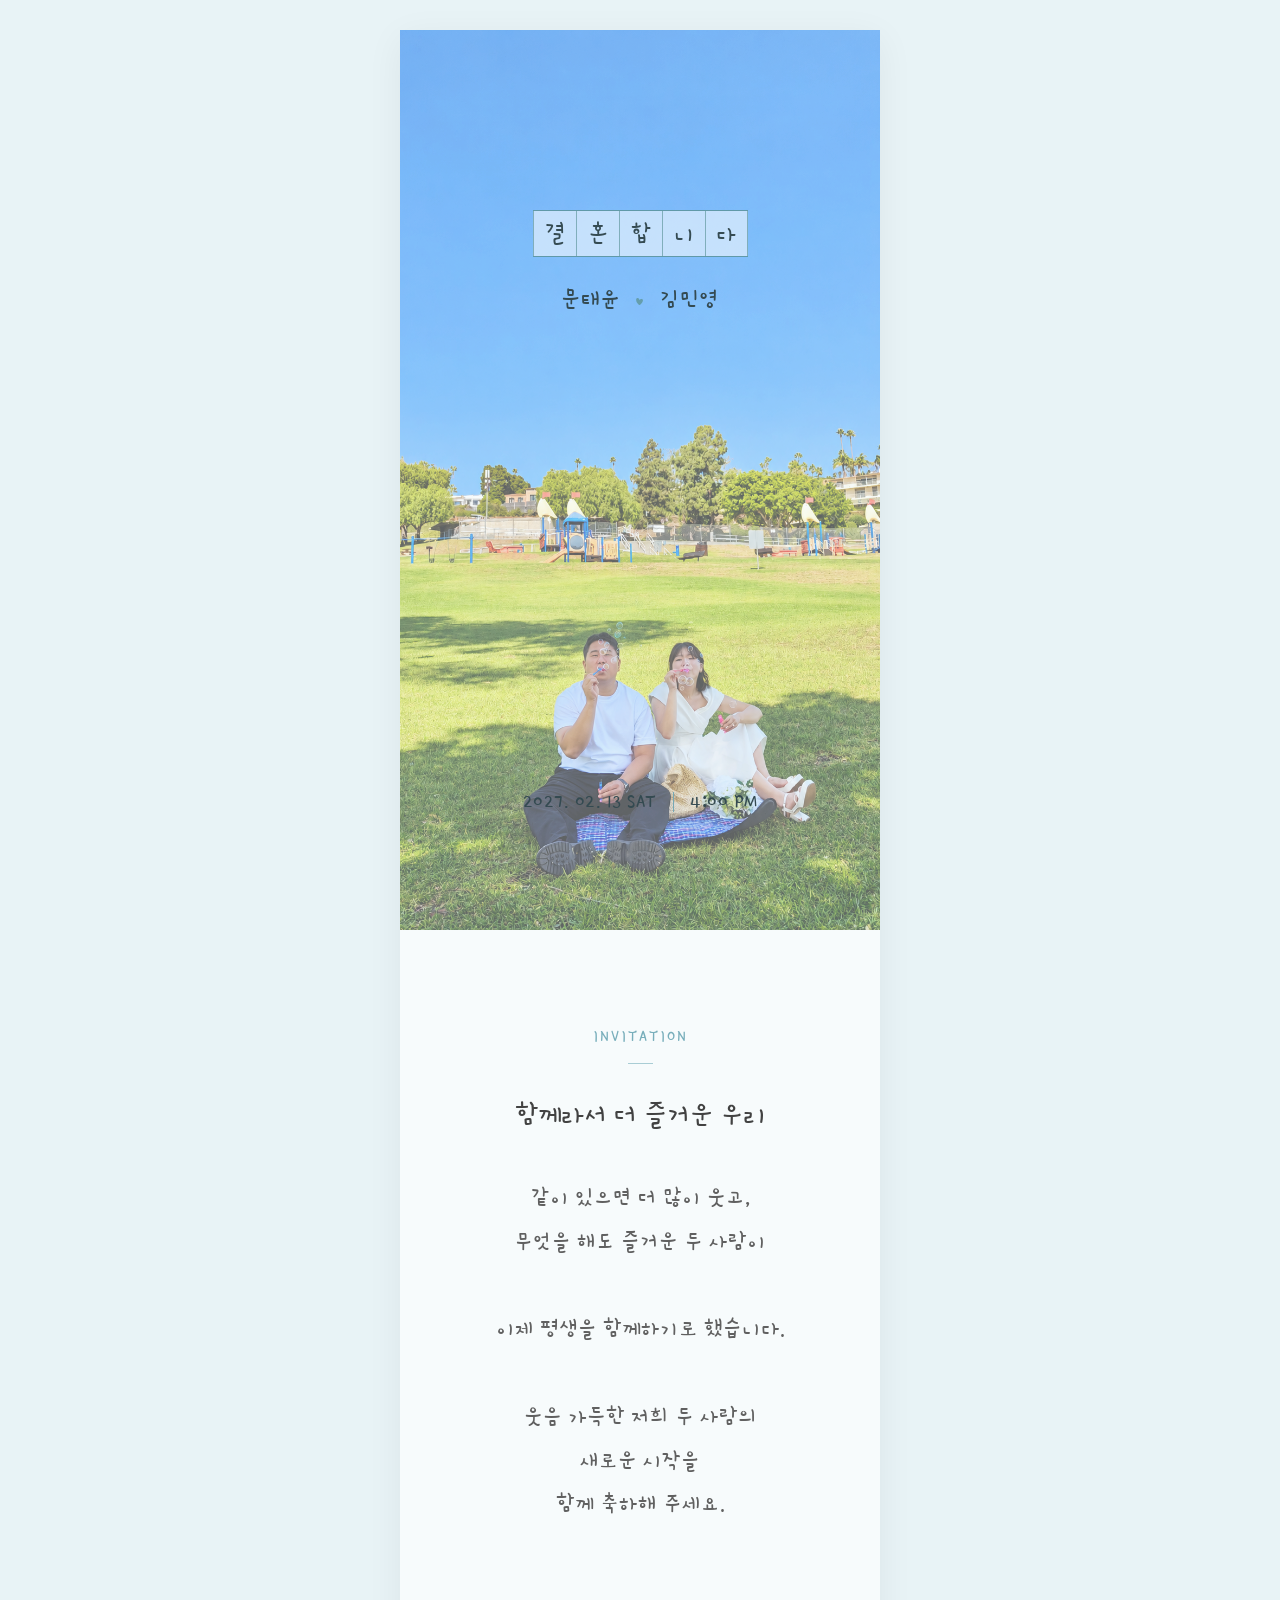
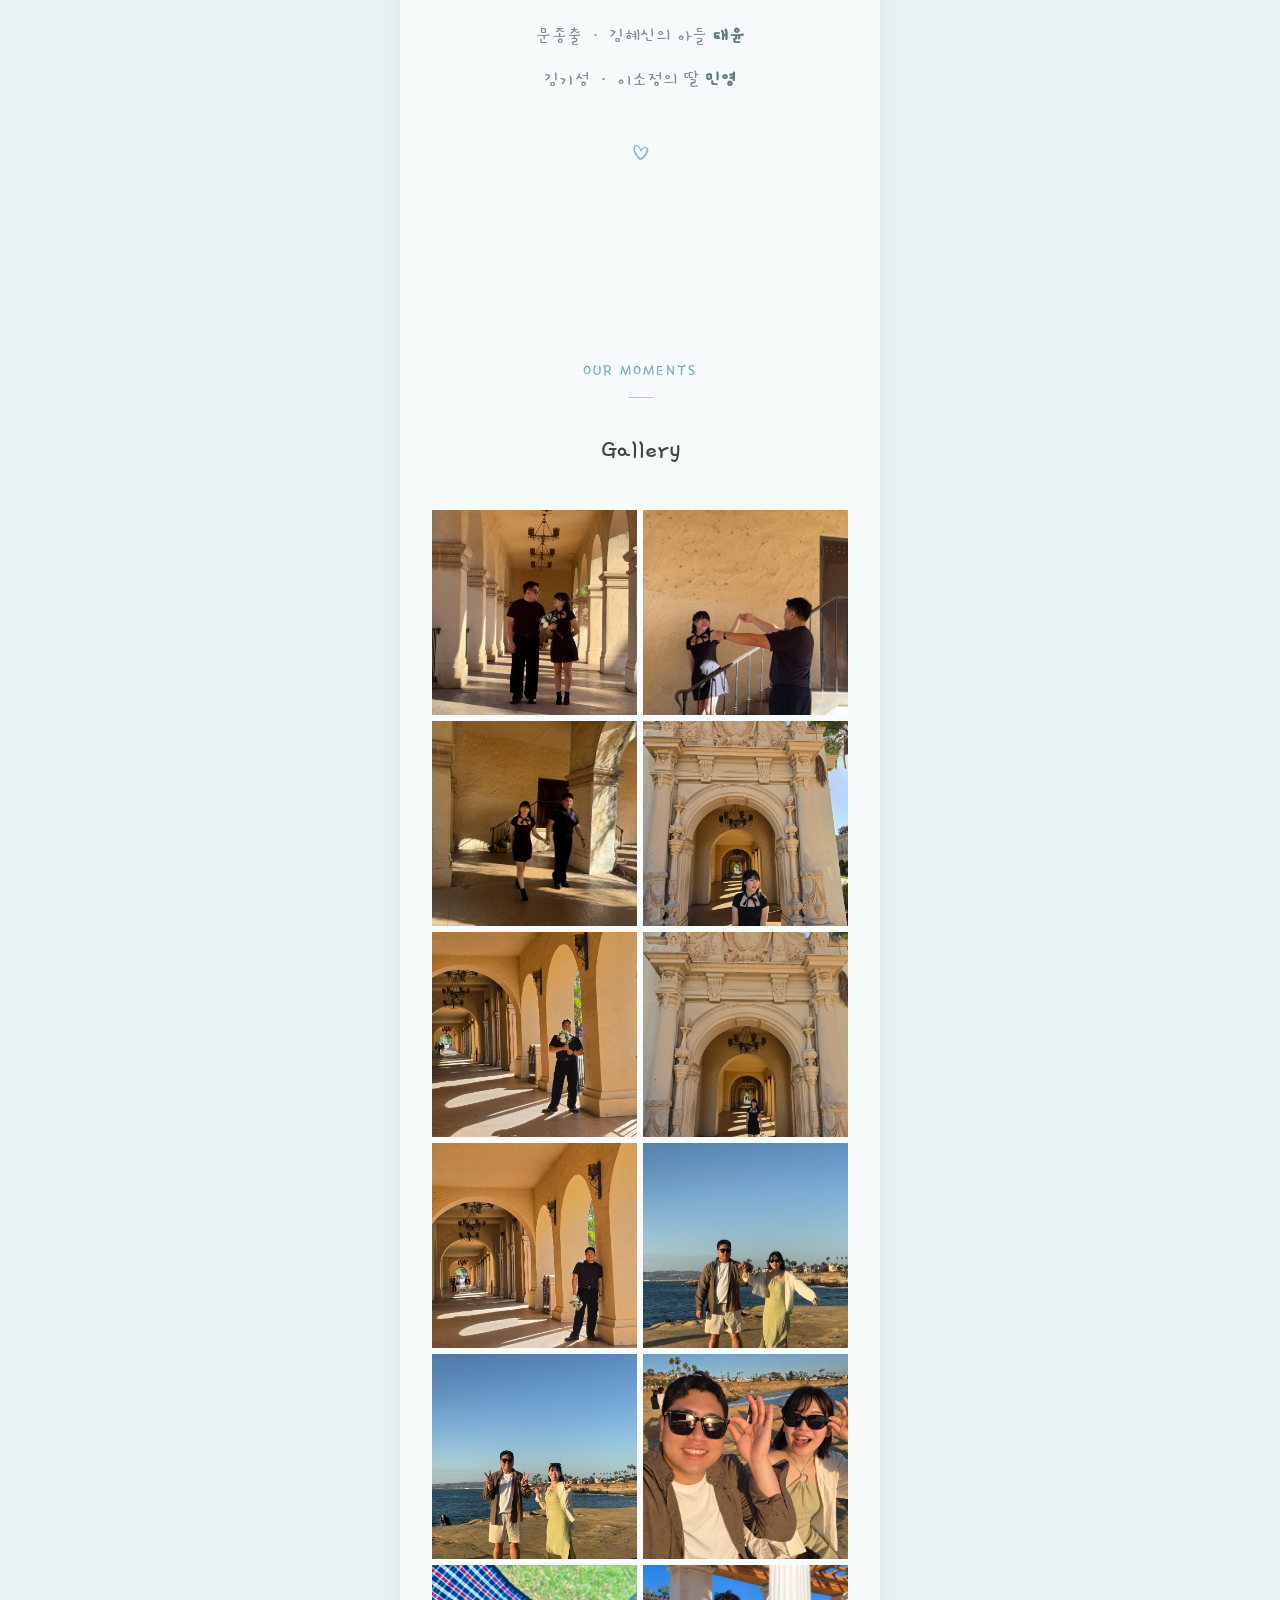
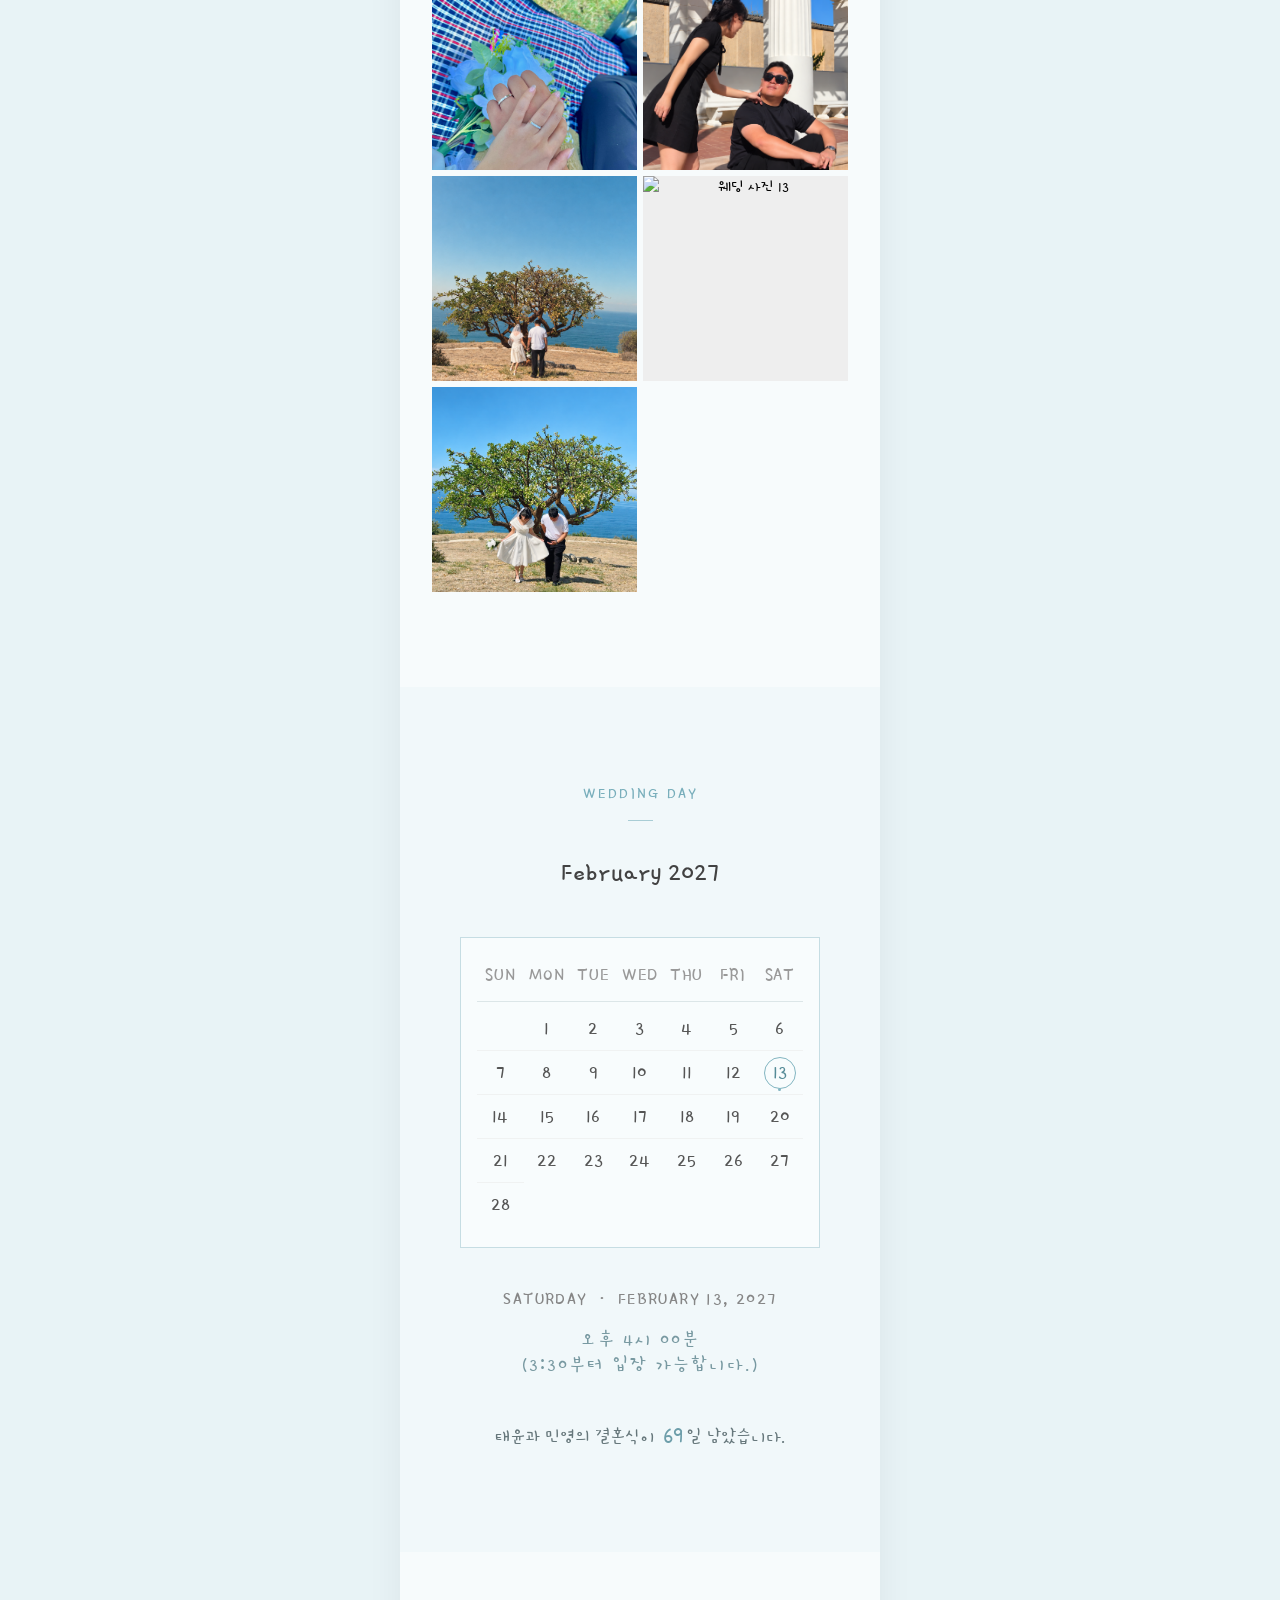
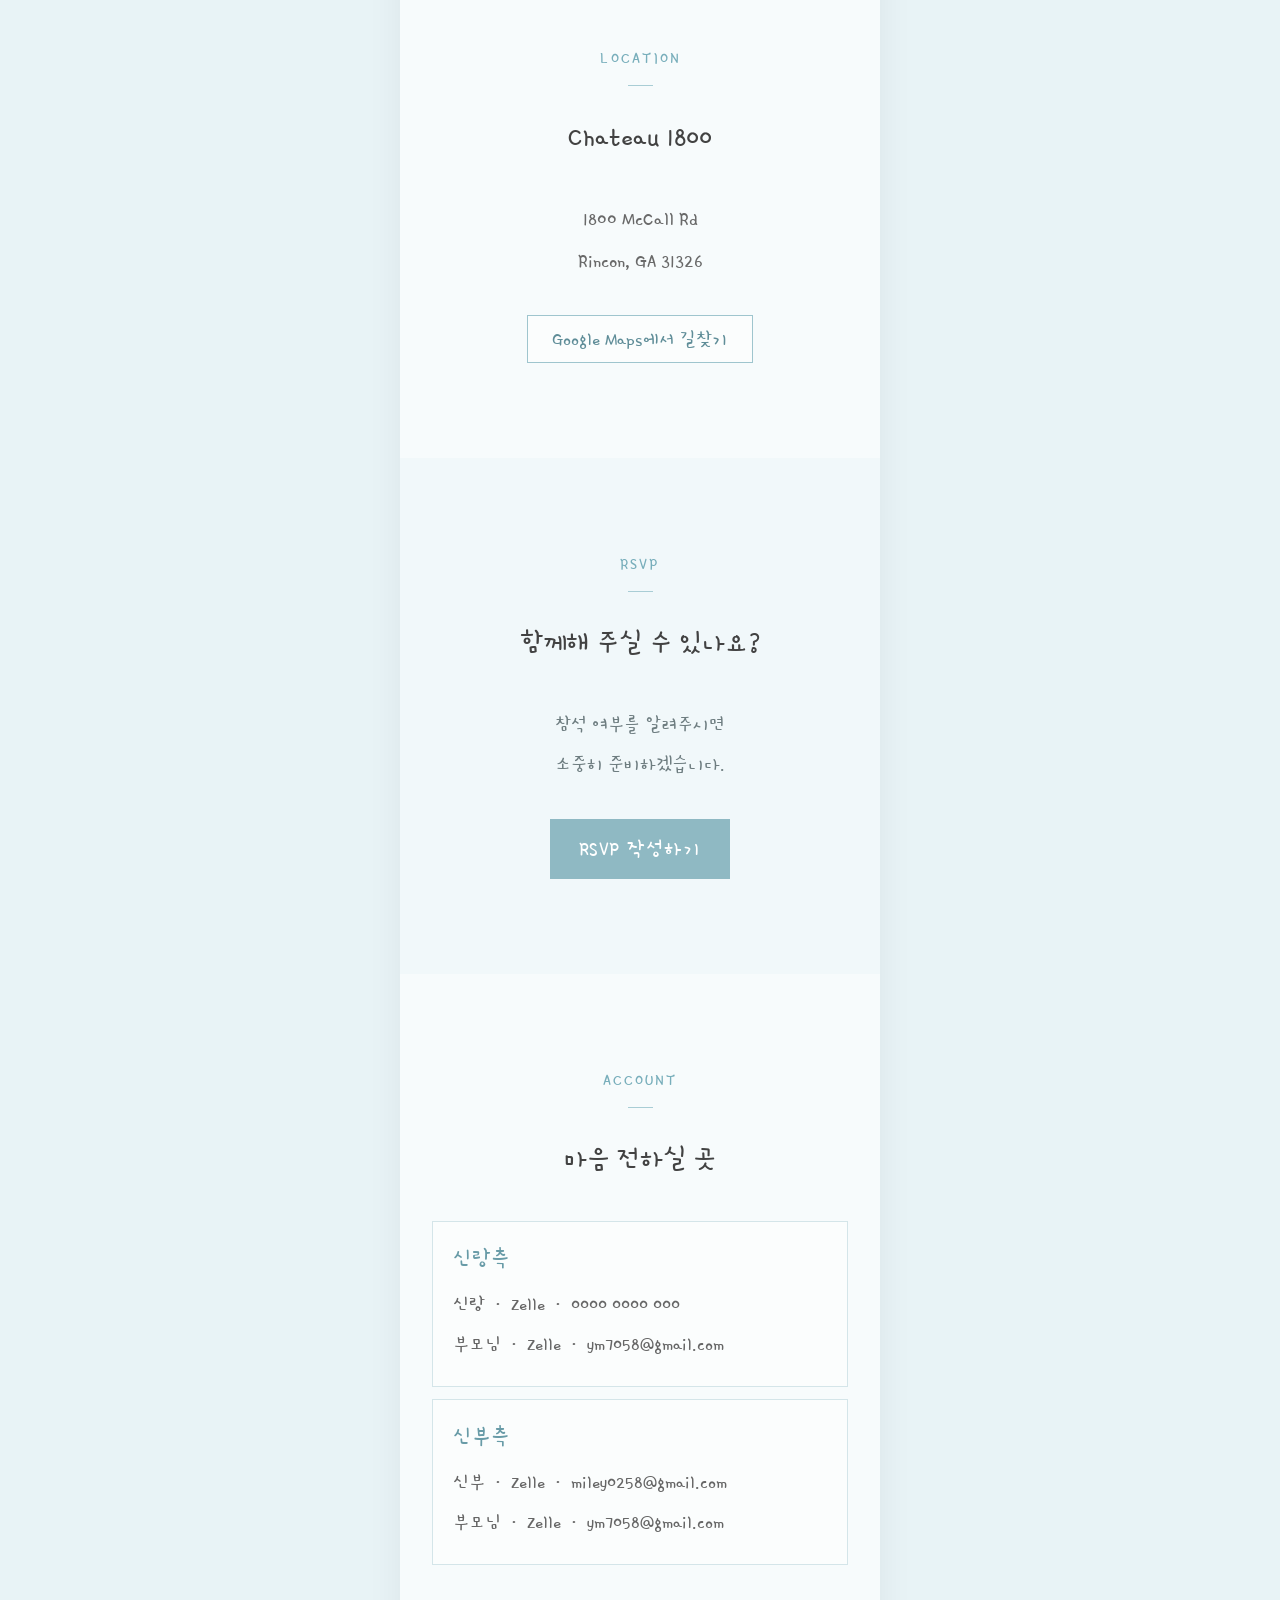
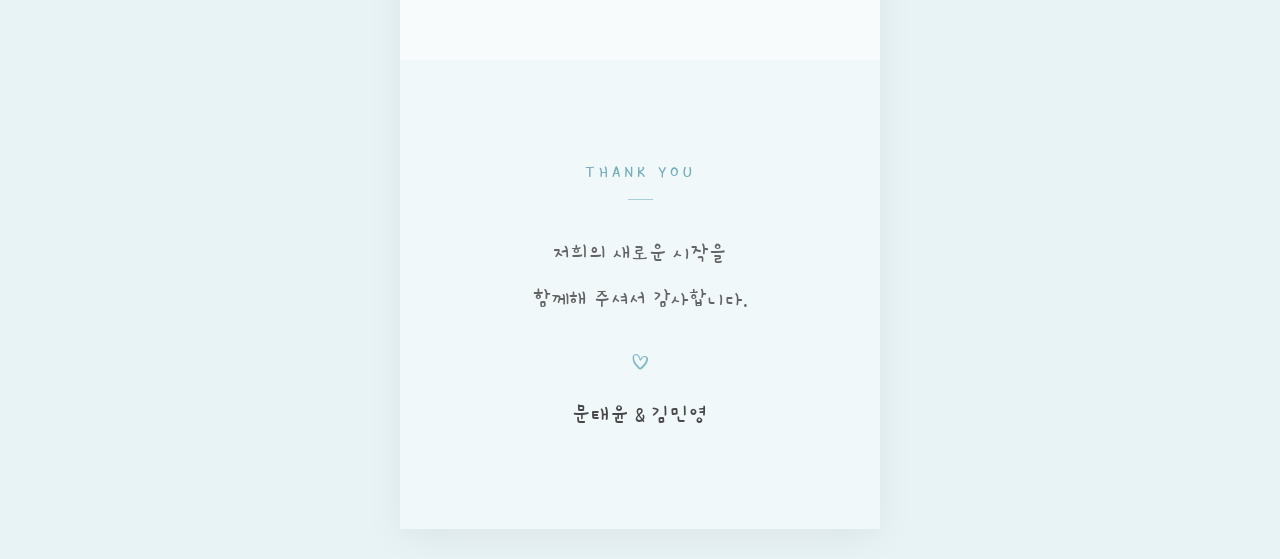
==== commit e4a82f34: "Improve wedding hero typography" ====
--- a/index.html
+++ b/index.html
@@ -239,7 +239,7 @@
                 class="gallery-item"
             >
                 <img
-                    src="images/photo12.jpg"
+                    src="images/photo 12.png"
                     alt="웨딩 사진 12"
                 >
             </button>
@@ -249,7 +249,7 @@
                 class="gallery-item"
             >
                 <img
-                    src="images/photo13.png"
+                    src="images/photo13.jpg"
                     alt="웨딩 사진 13"
                 >
             </button>
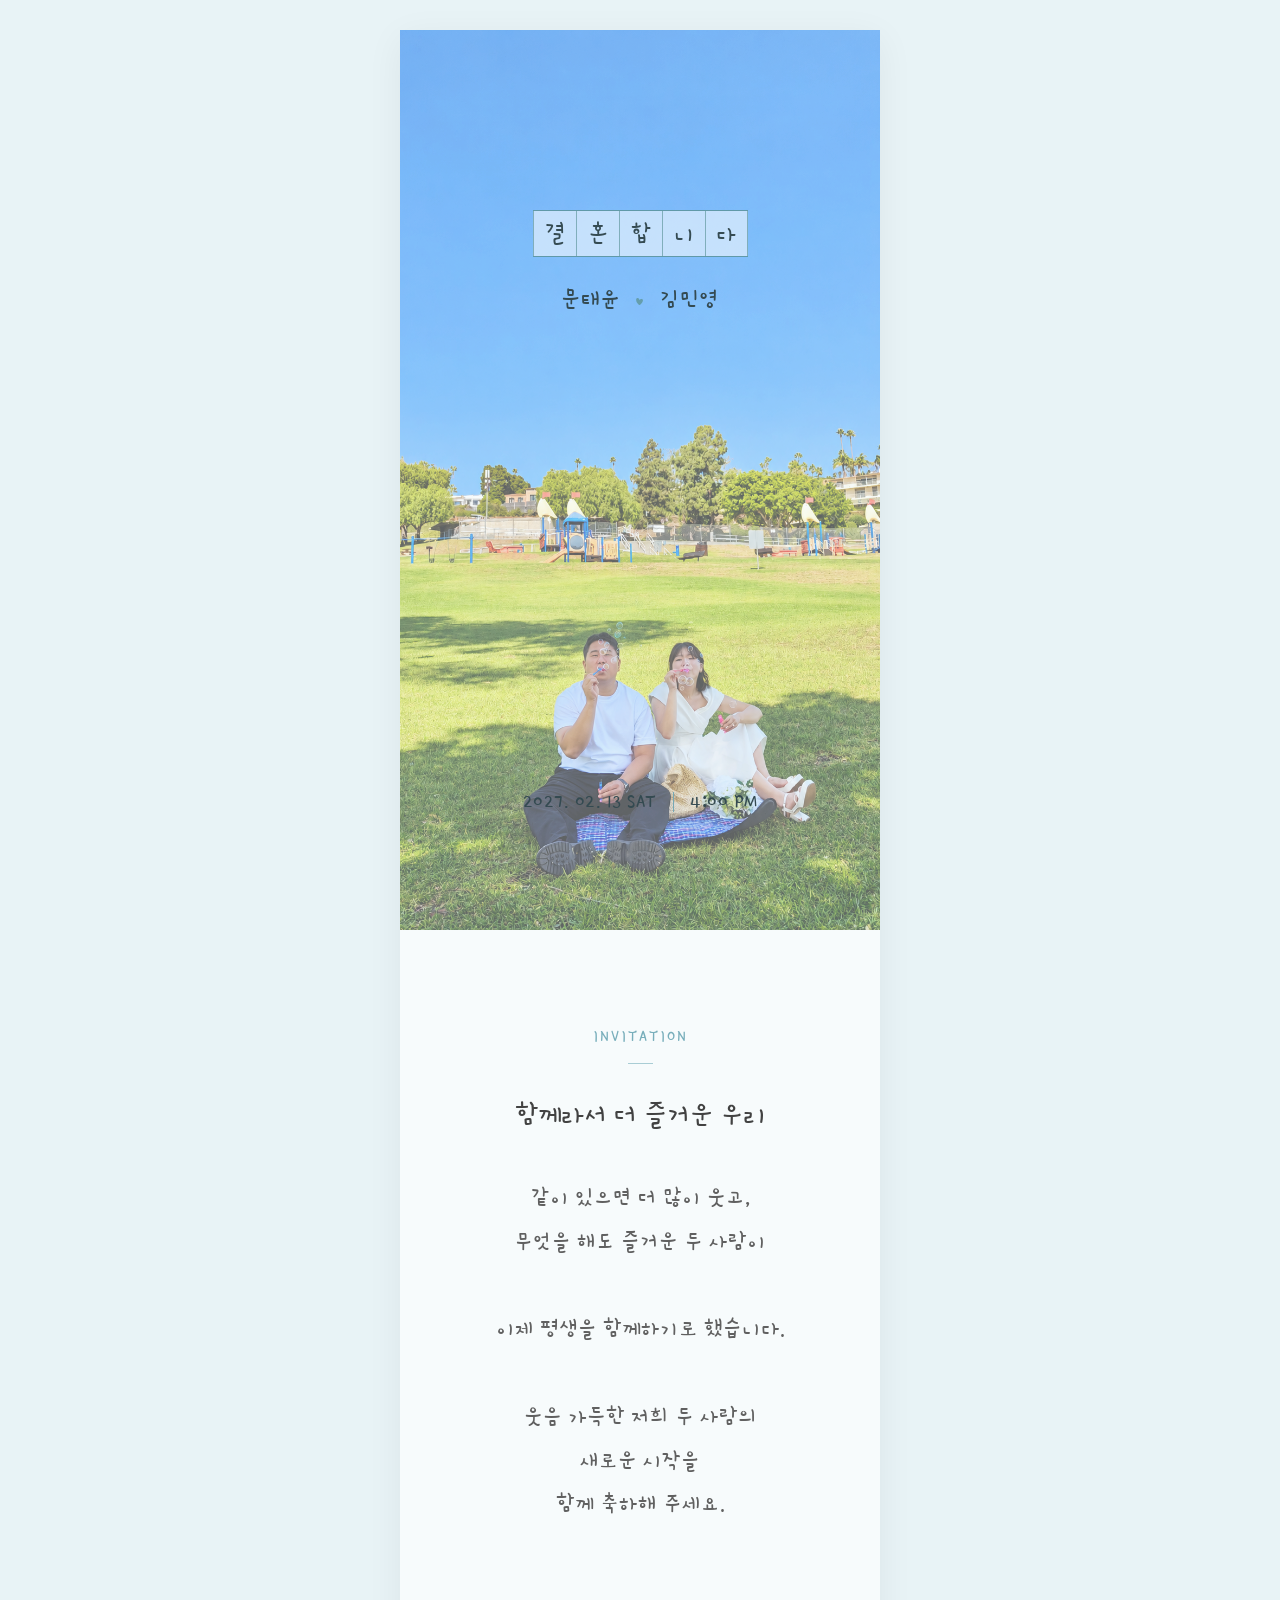
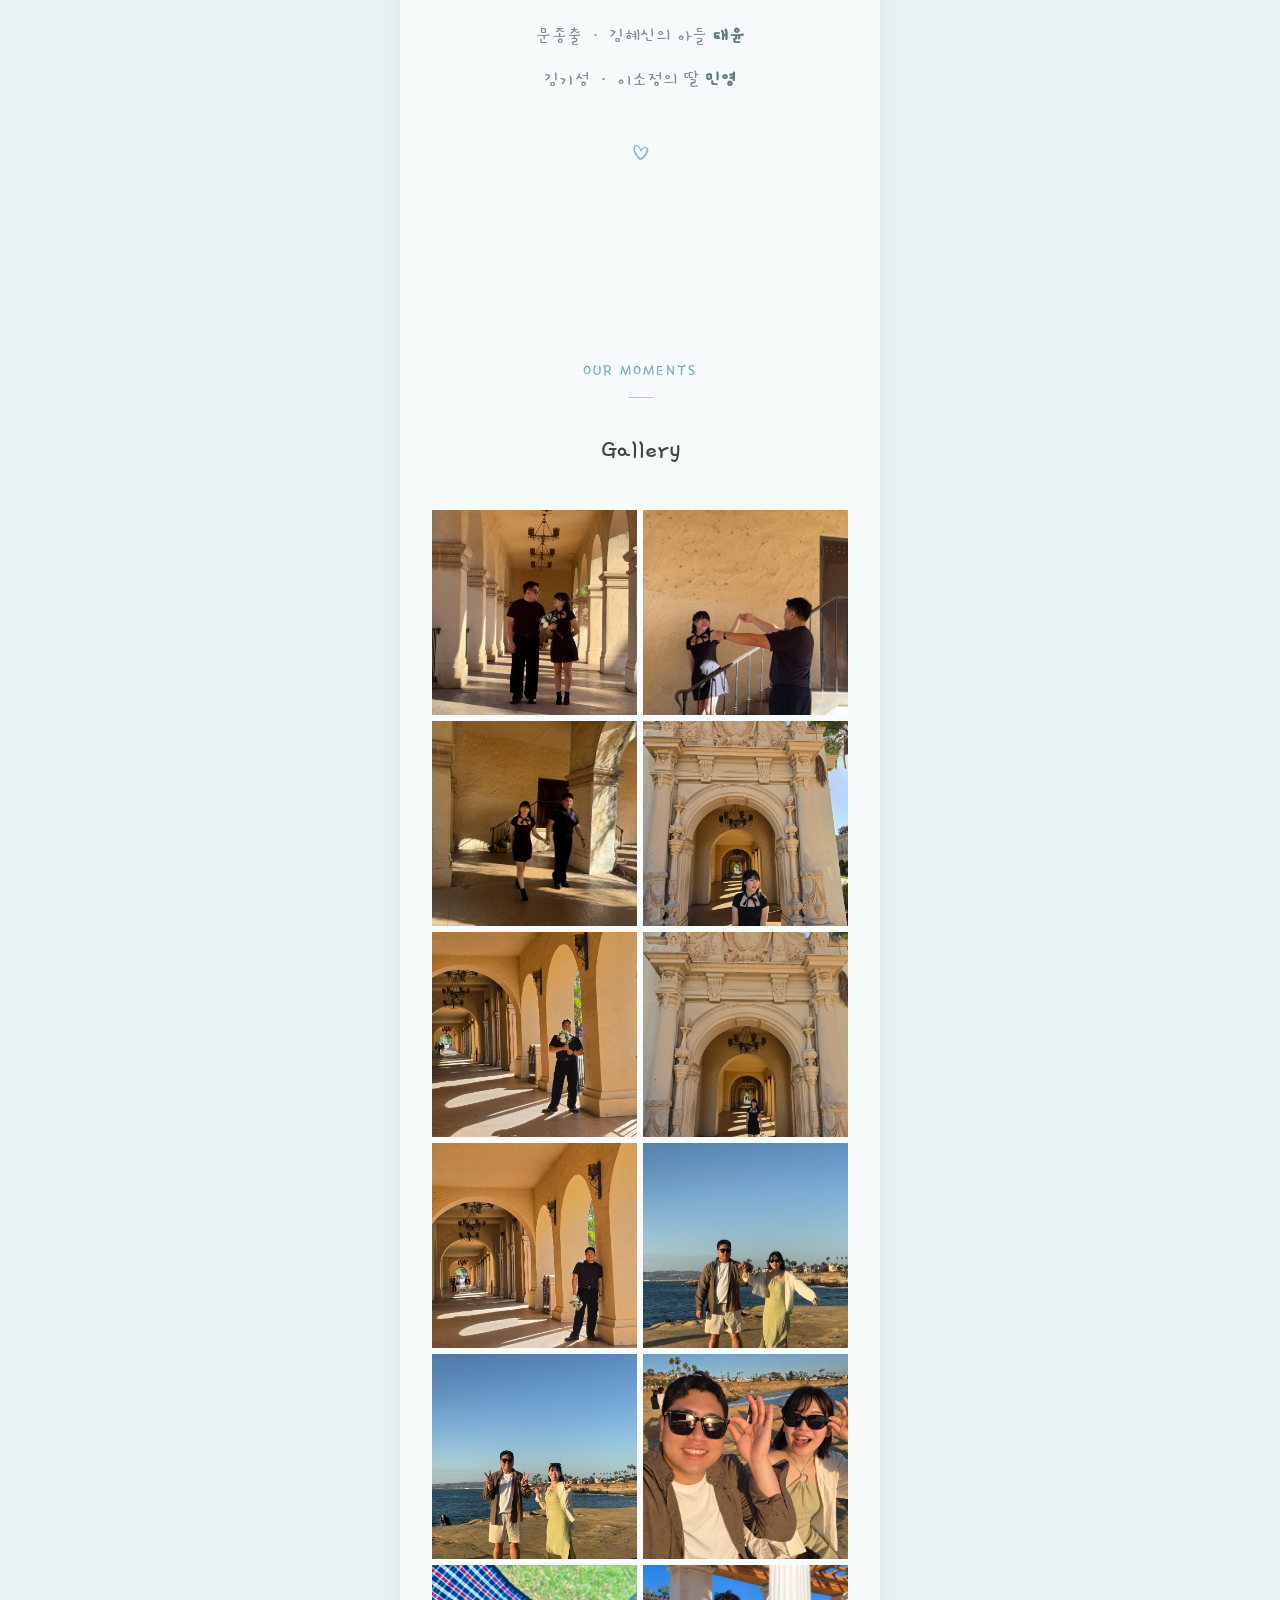
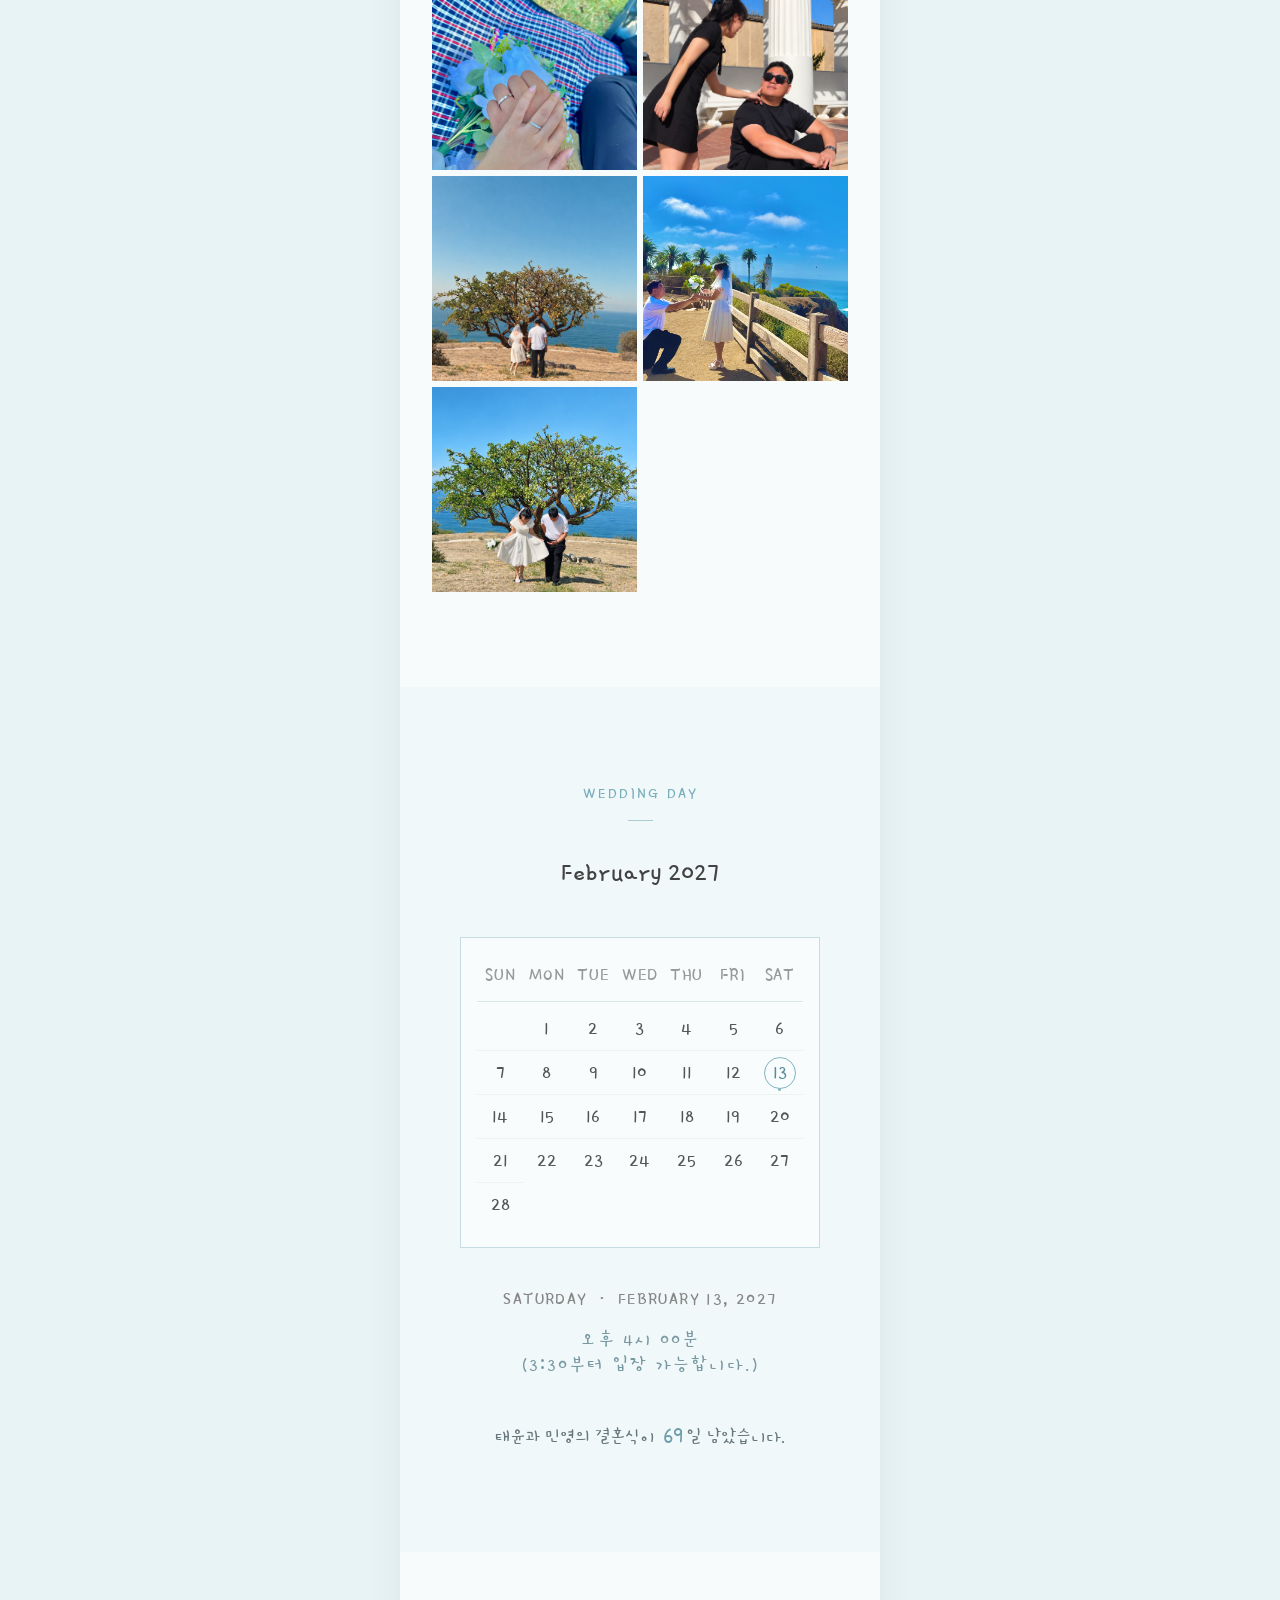
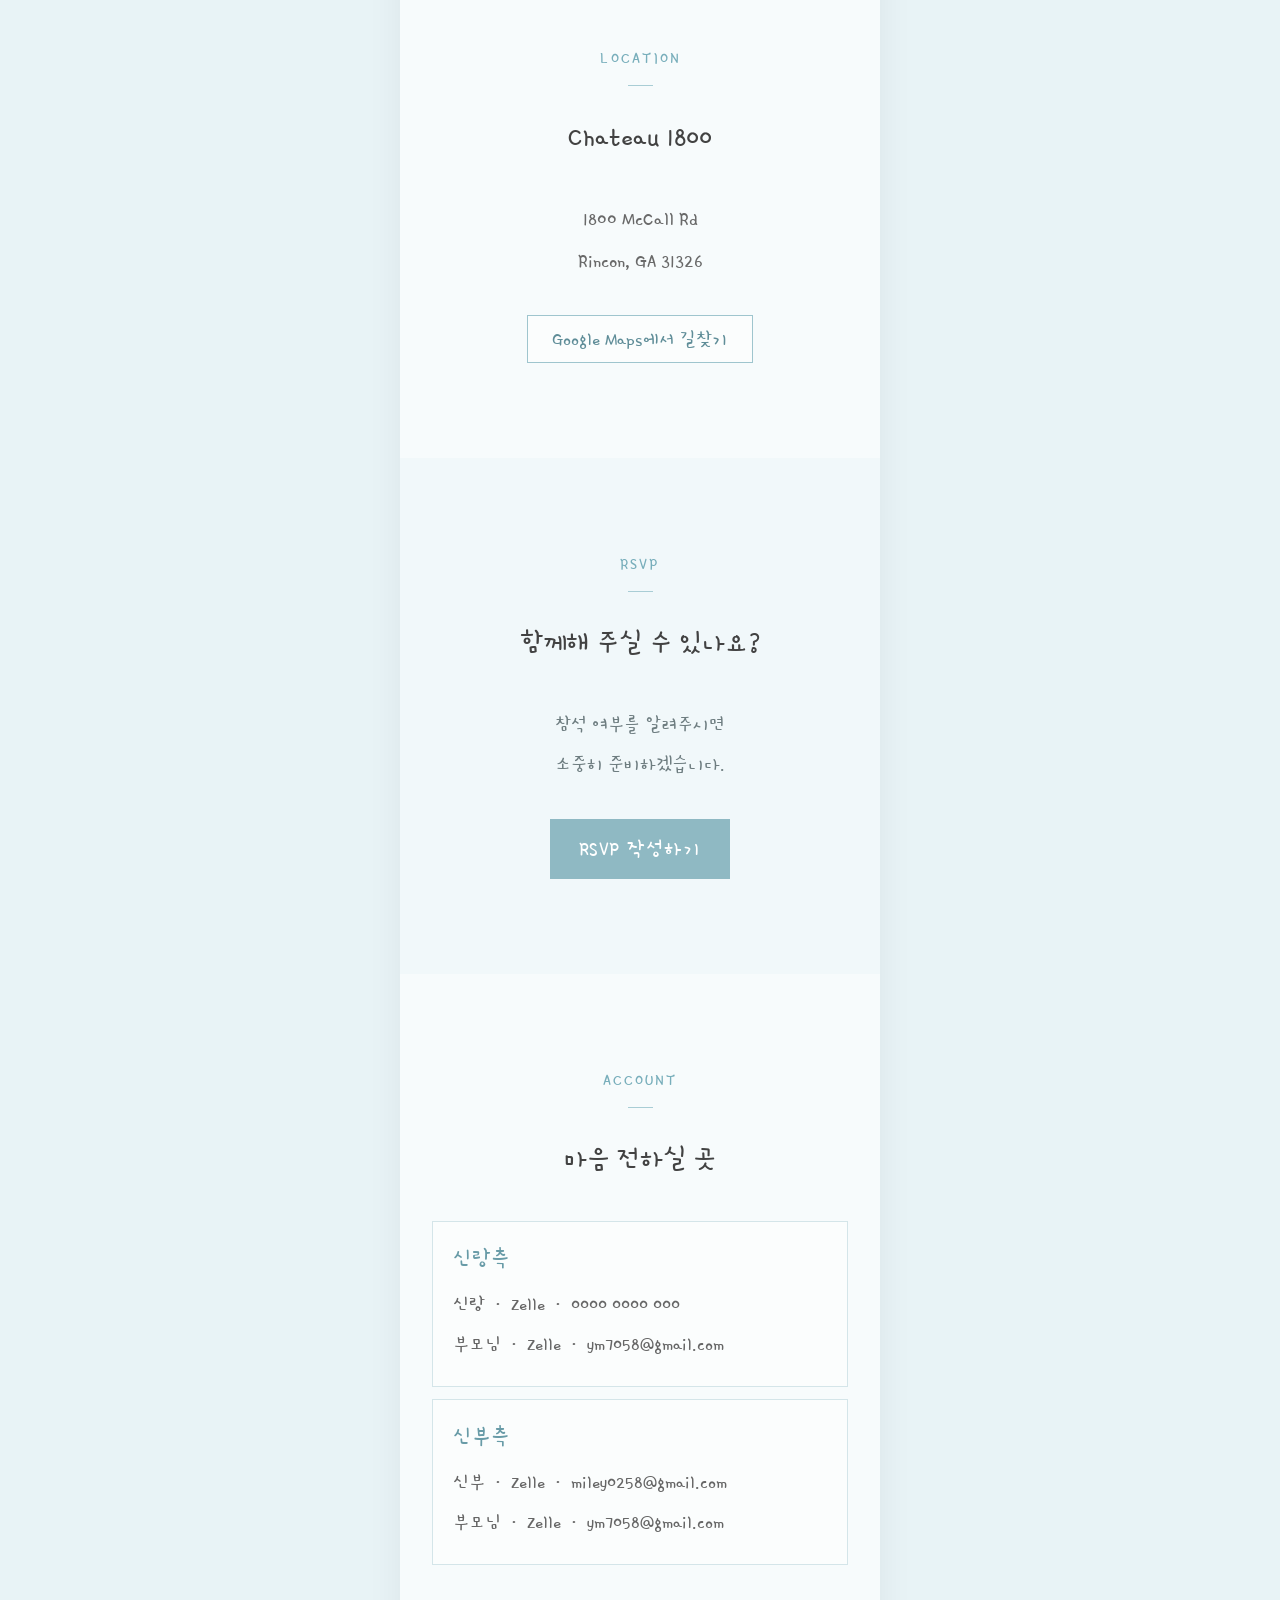
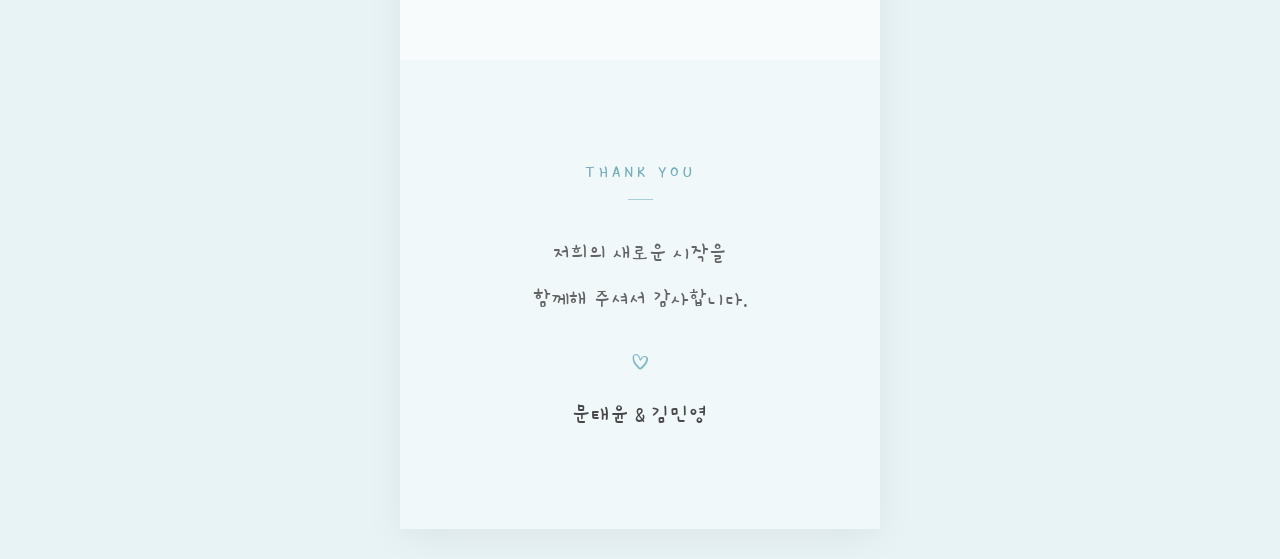
==== commit c5c5ae24: "Improve wedding hero typography" ====
--- a/index.html
+++ b/index.html
@@ -239,7 +239,7 @@
                 class="gallery-item"
             >
                 <img
-                    src="images/photo 12.png"
+                    src="images/photo12.png"
                     alt="웨딩 사진 12"
                 >
             </button>
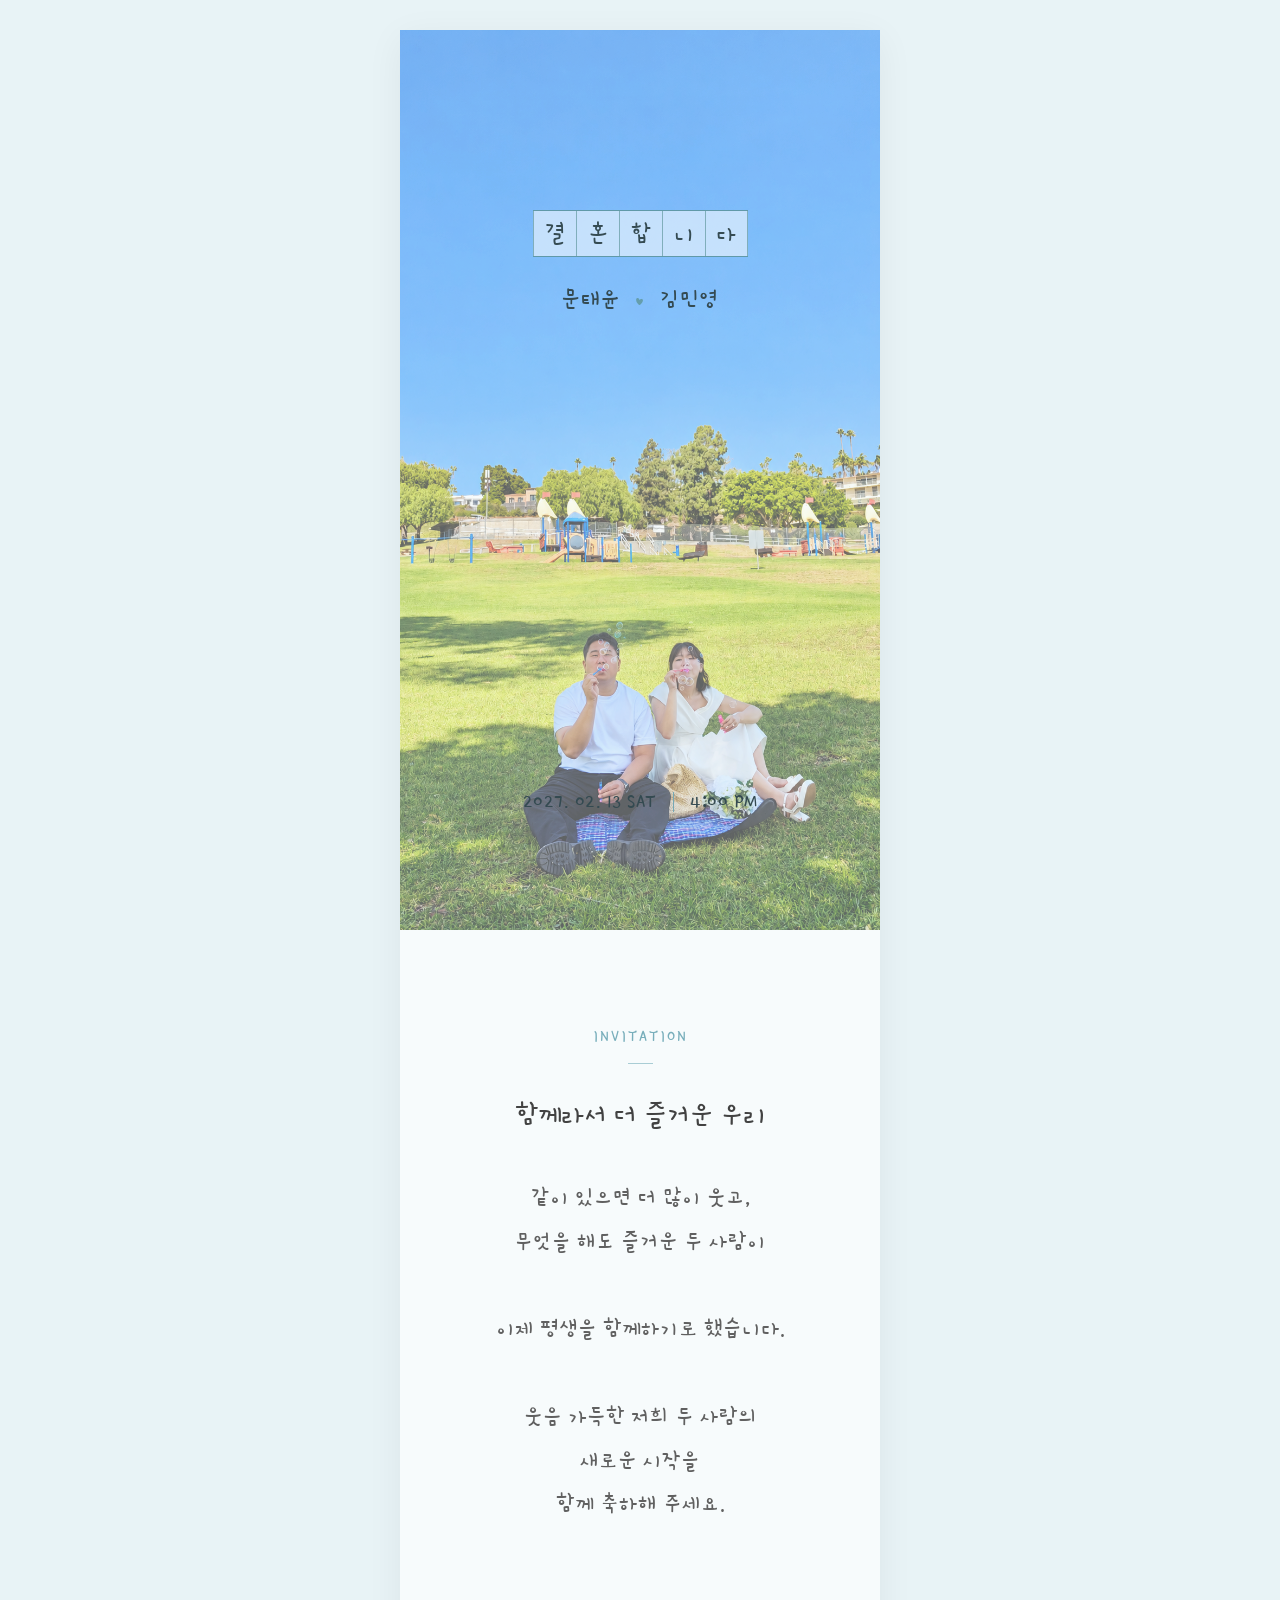
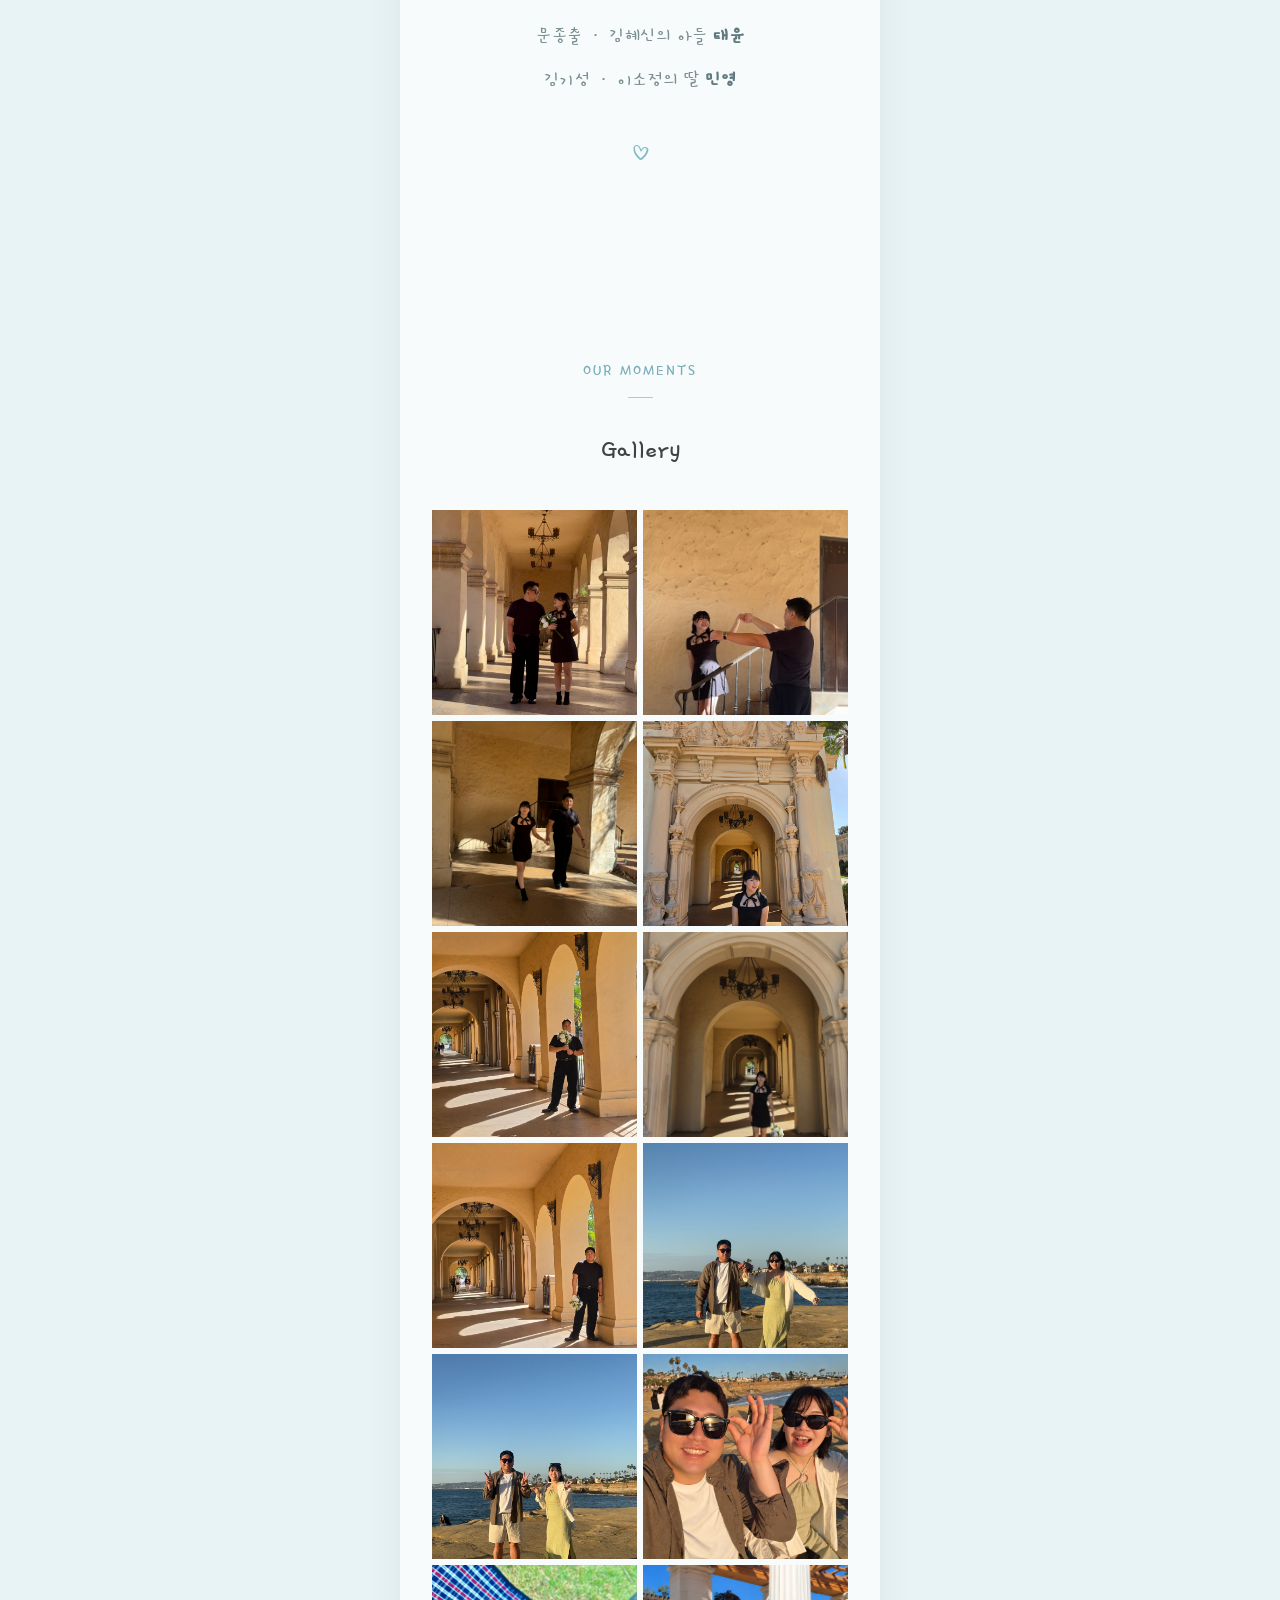
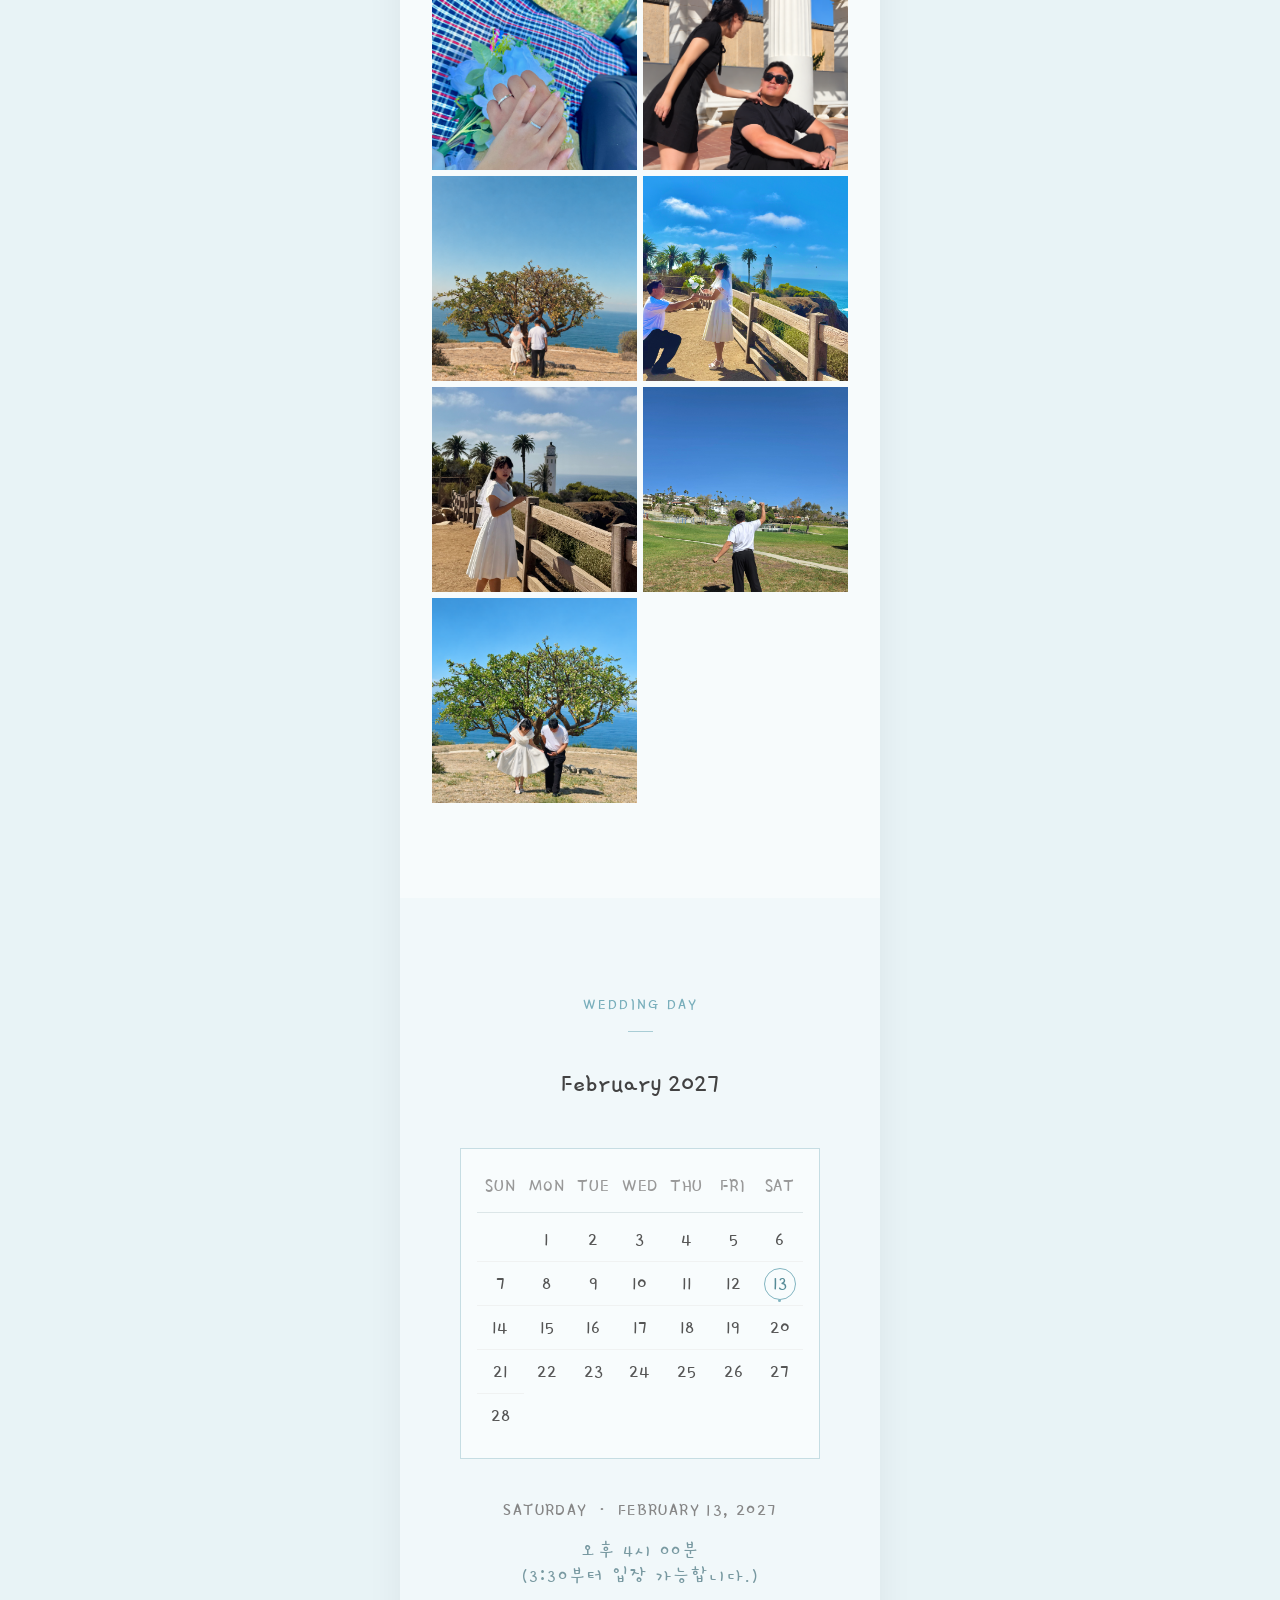
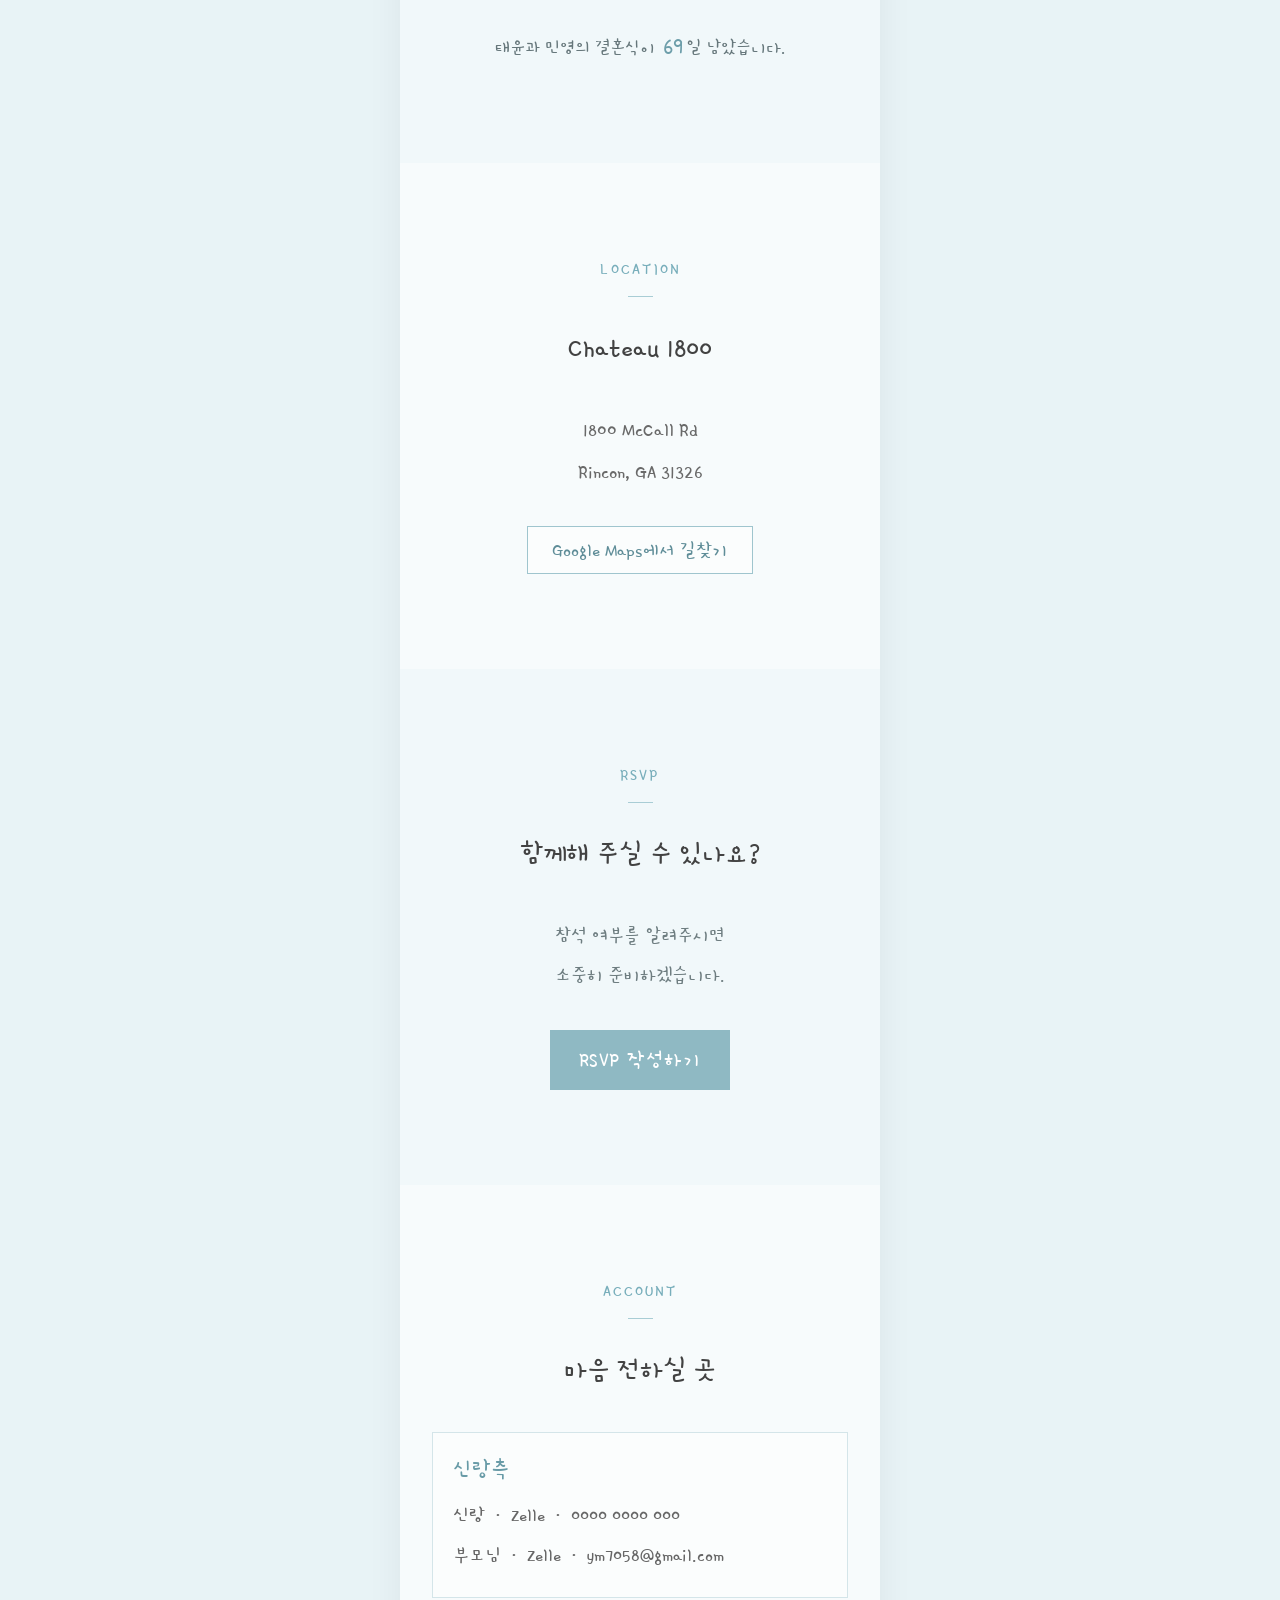
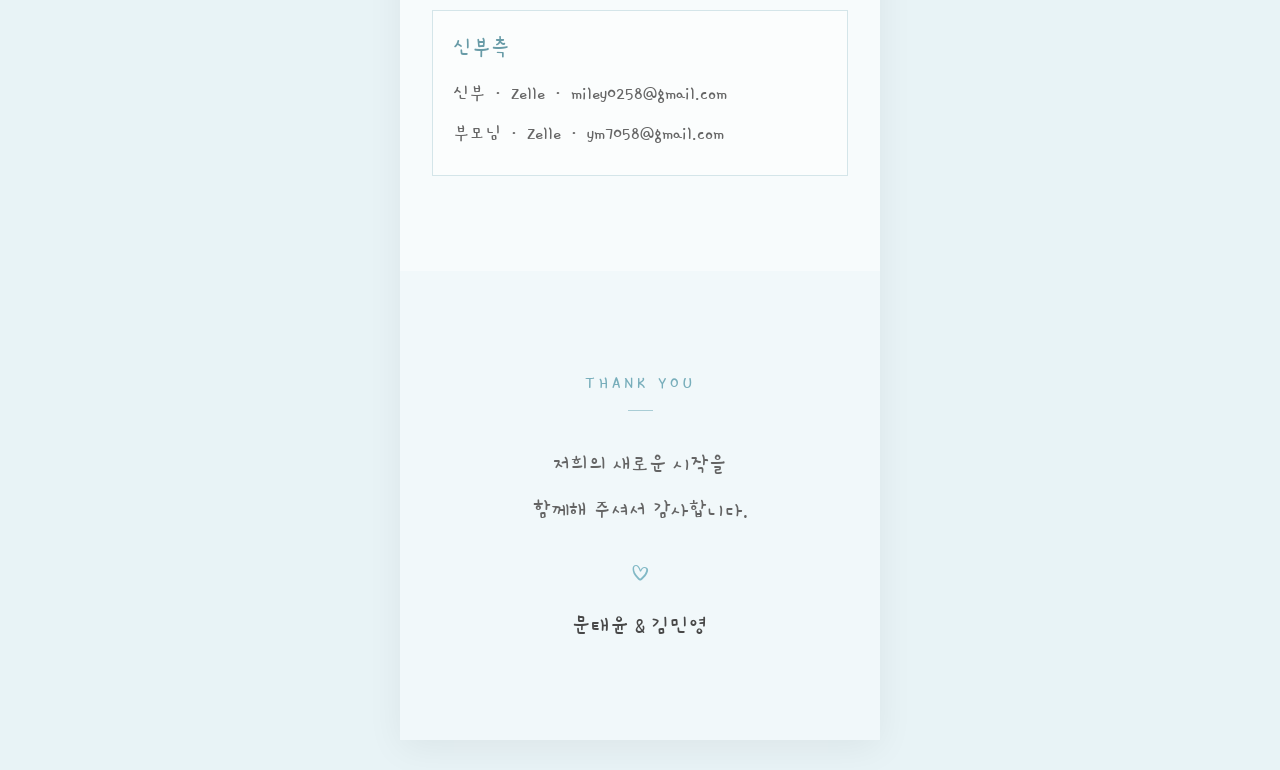
==== commit 07248482: "Fix wedding hero background" ====
--- a/index.html
+++ b/index.html
@@ -254,14 +254,34 @@
                 >
             </button>
             </button>
+                </button>
+                 <button
+                type="button"
+                class="gallery-item"
+            >
+                <img
+                    src="images/photo14.jpg"
+                    alt="웨딩 사진 14"
+                >
+            </button>
+            </button>
+                 <button
+                type="button"
+                class="gallery-item"
+            >
+                <img
+                    src="images/photo15.jpg"
+                    alt="웨딩 사진 15"
+                >
+            </button>
                         </button>
                  <button
                 type="button"
                 class="gallery-item"
             >
                 <img
-                    src="images/photo14.png"
-                    alt="웨딩 사진 14"
+                    src="images/photo16.png"
+                    alt="웨딩 사진 16"
                 >
             </button>
         </div>
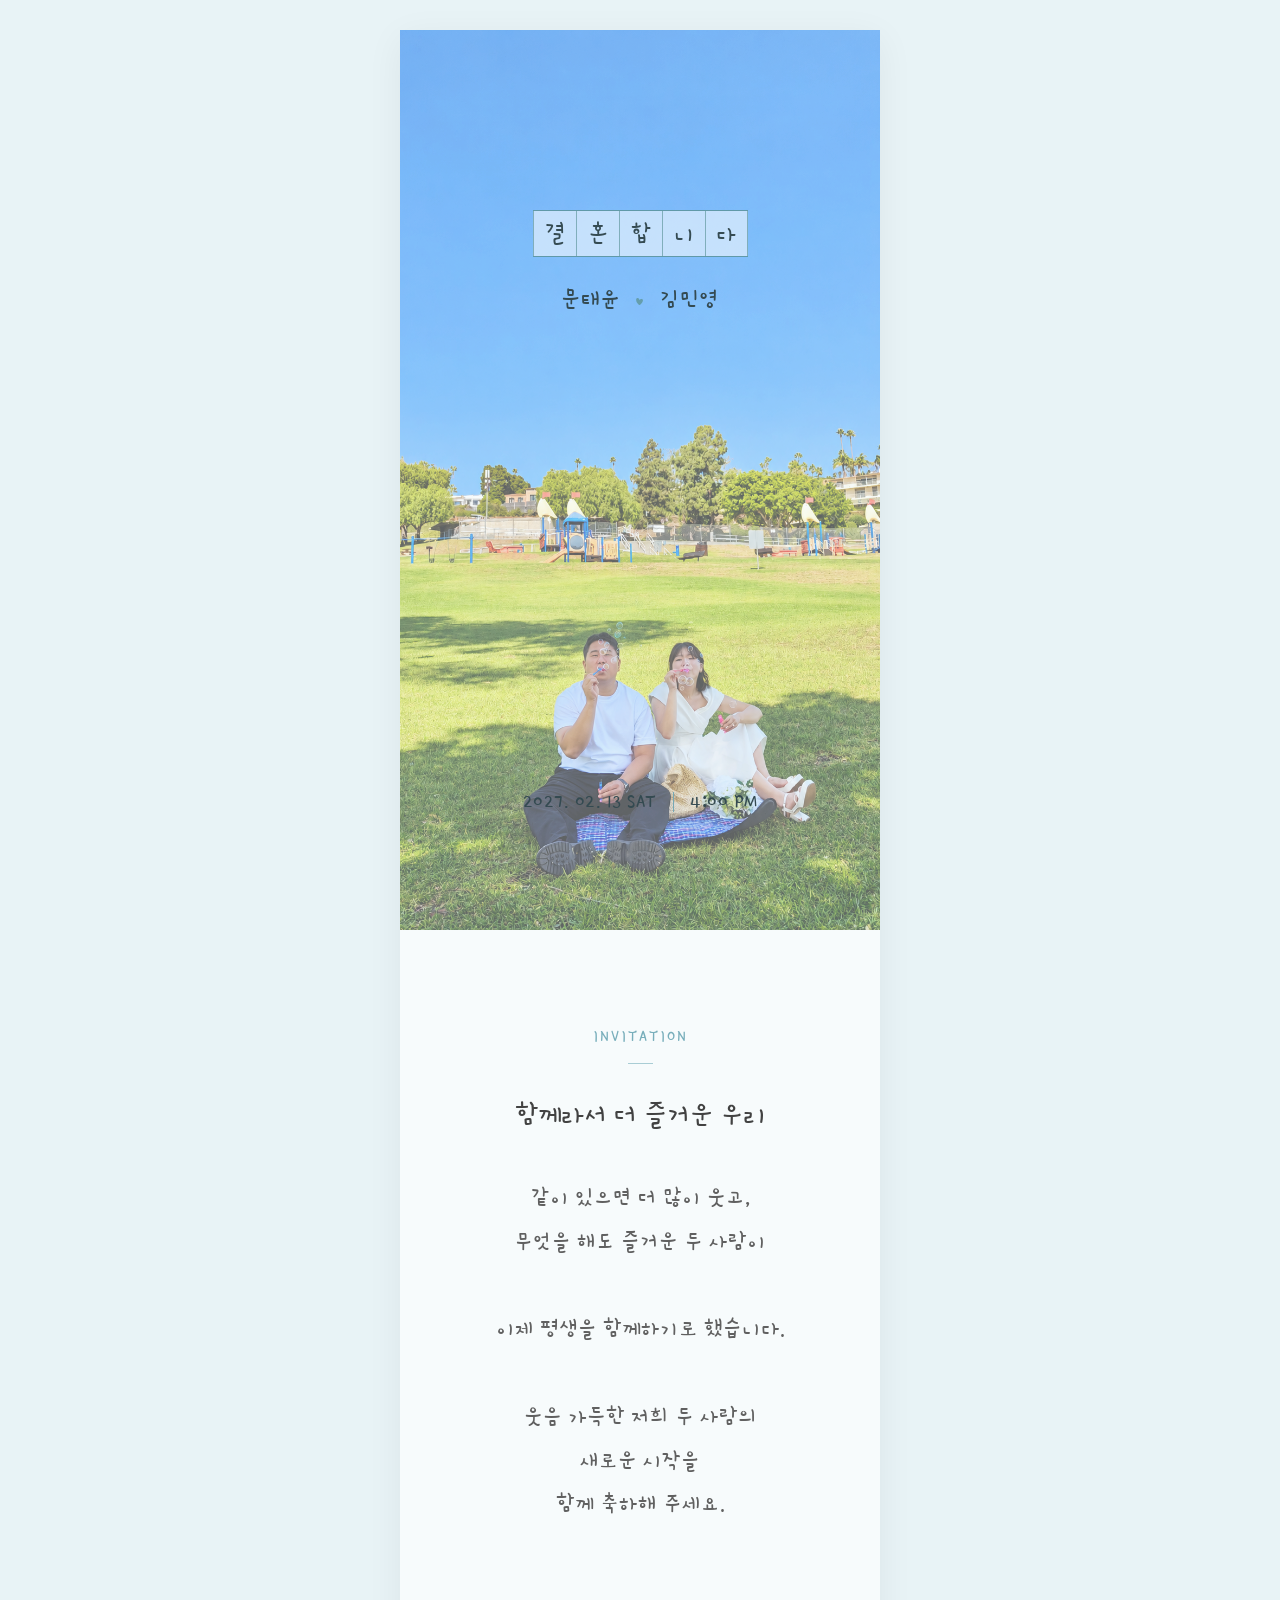
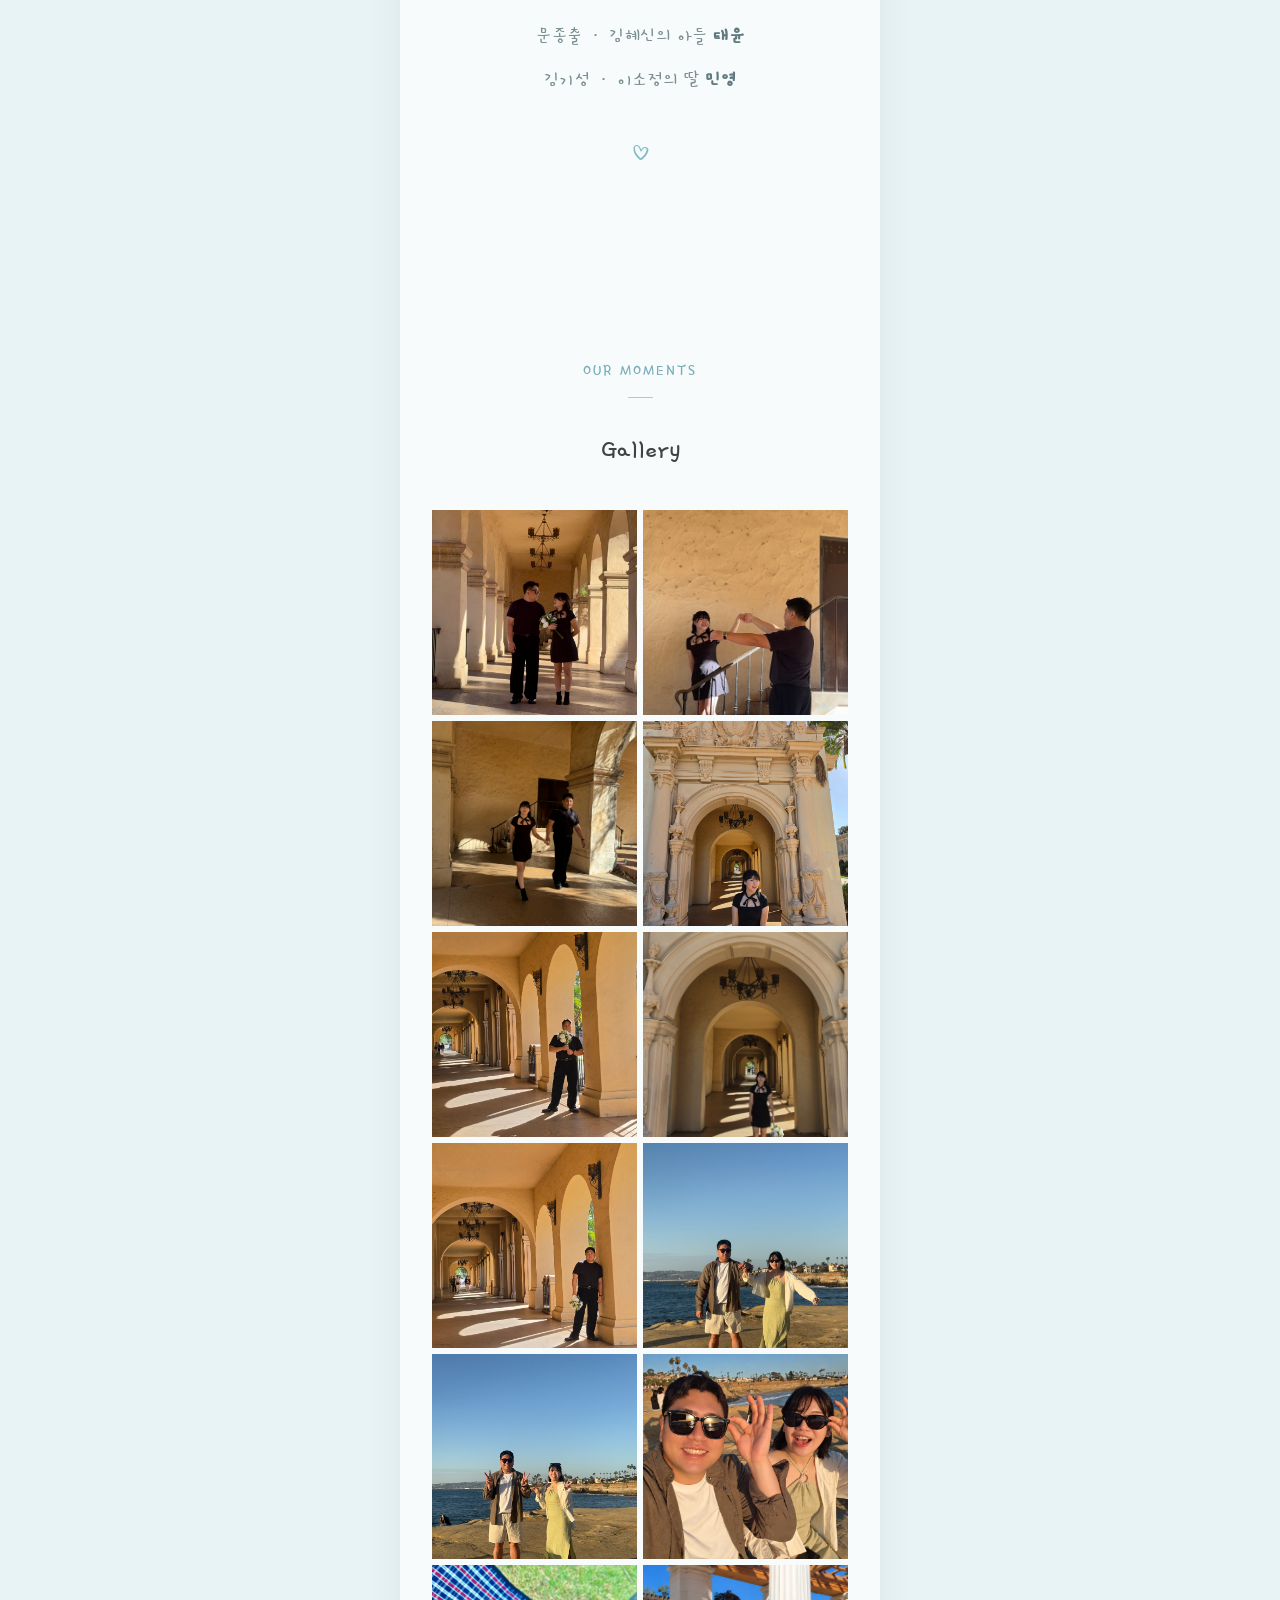
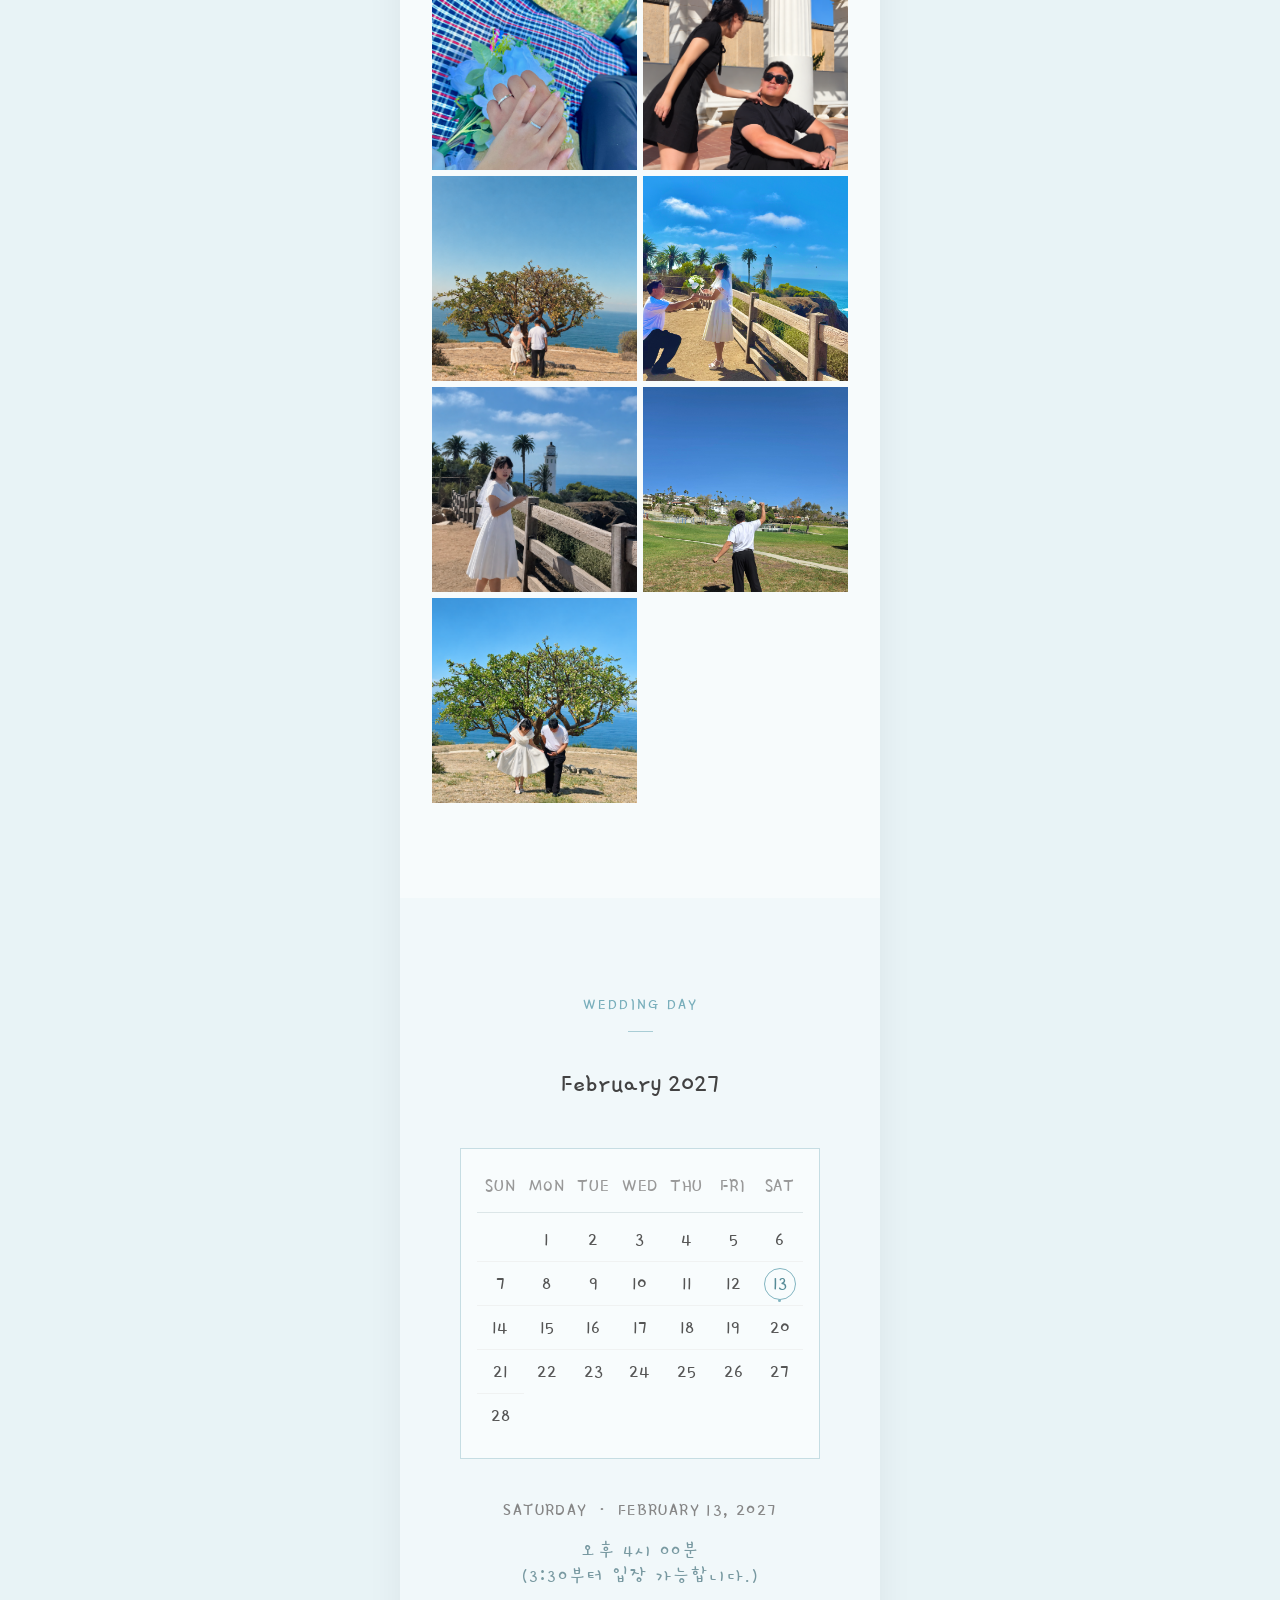
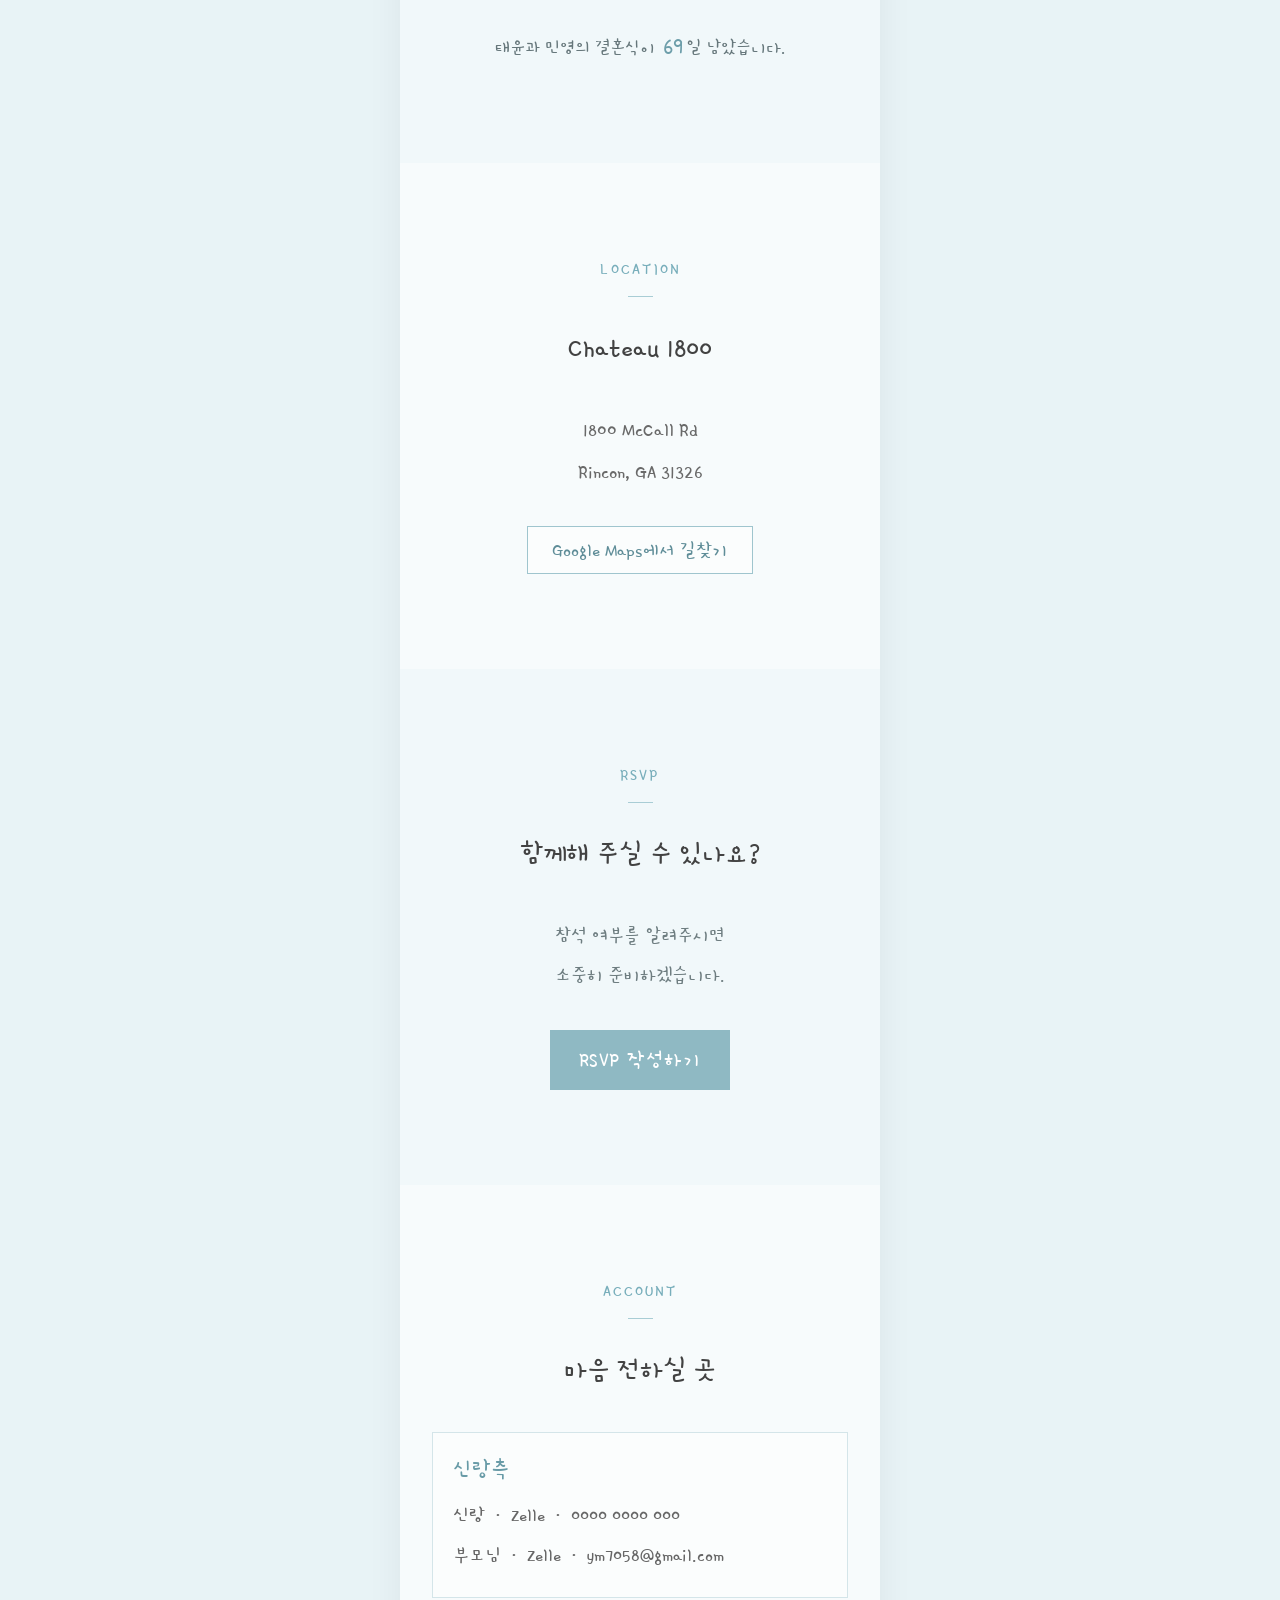
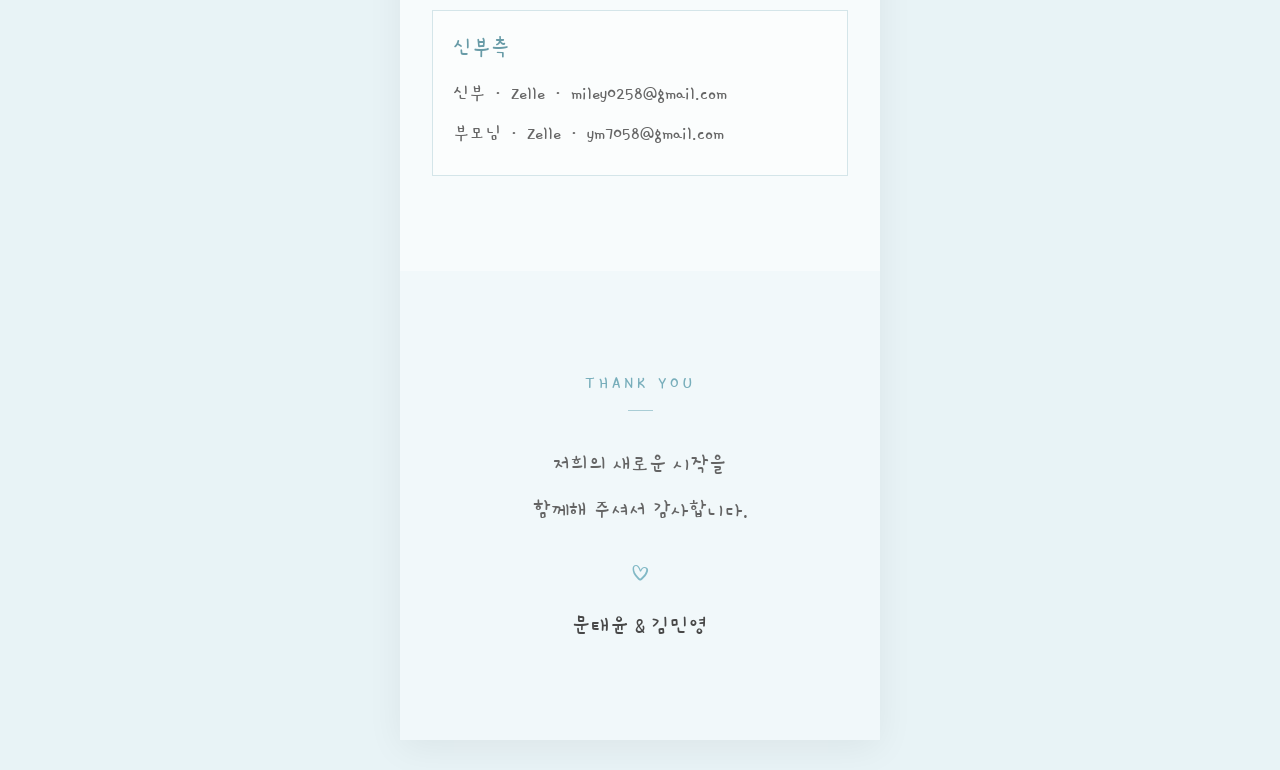
==== commit fc650dc9: "Fix wedding hero background" ====
--- a/index.html
+++ b/index.html
@@ -260,7 +260,7 @@
                 class="gallery-item"
             >
                 <img
-                    src="images/photo14.jpg"
+                    src="images/photo14.png"
                     alt="웨딩 사진 14"
                 >
             </button>
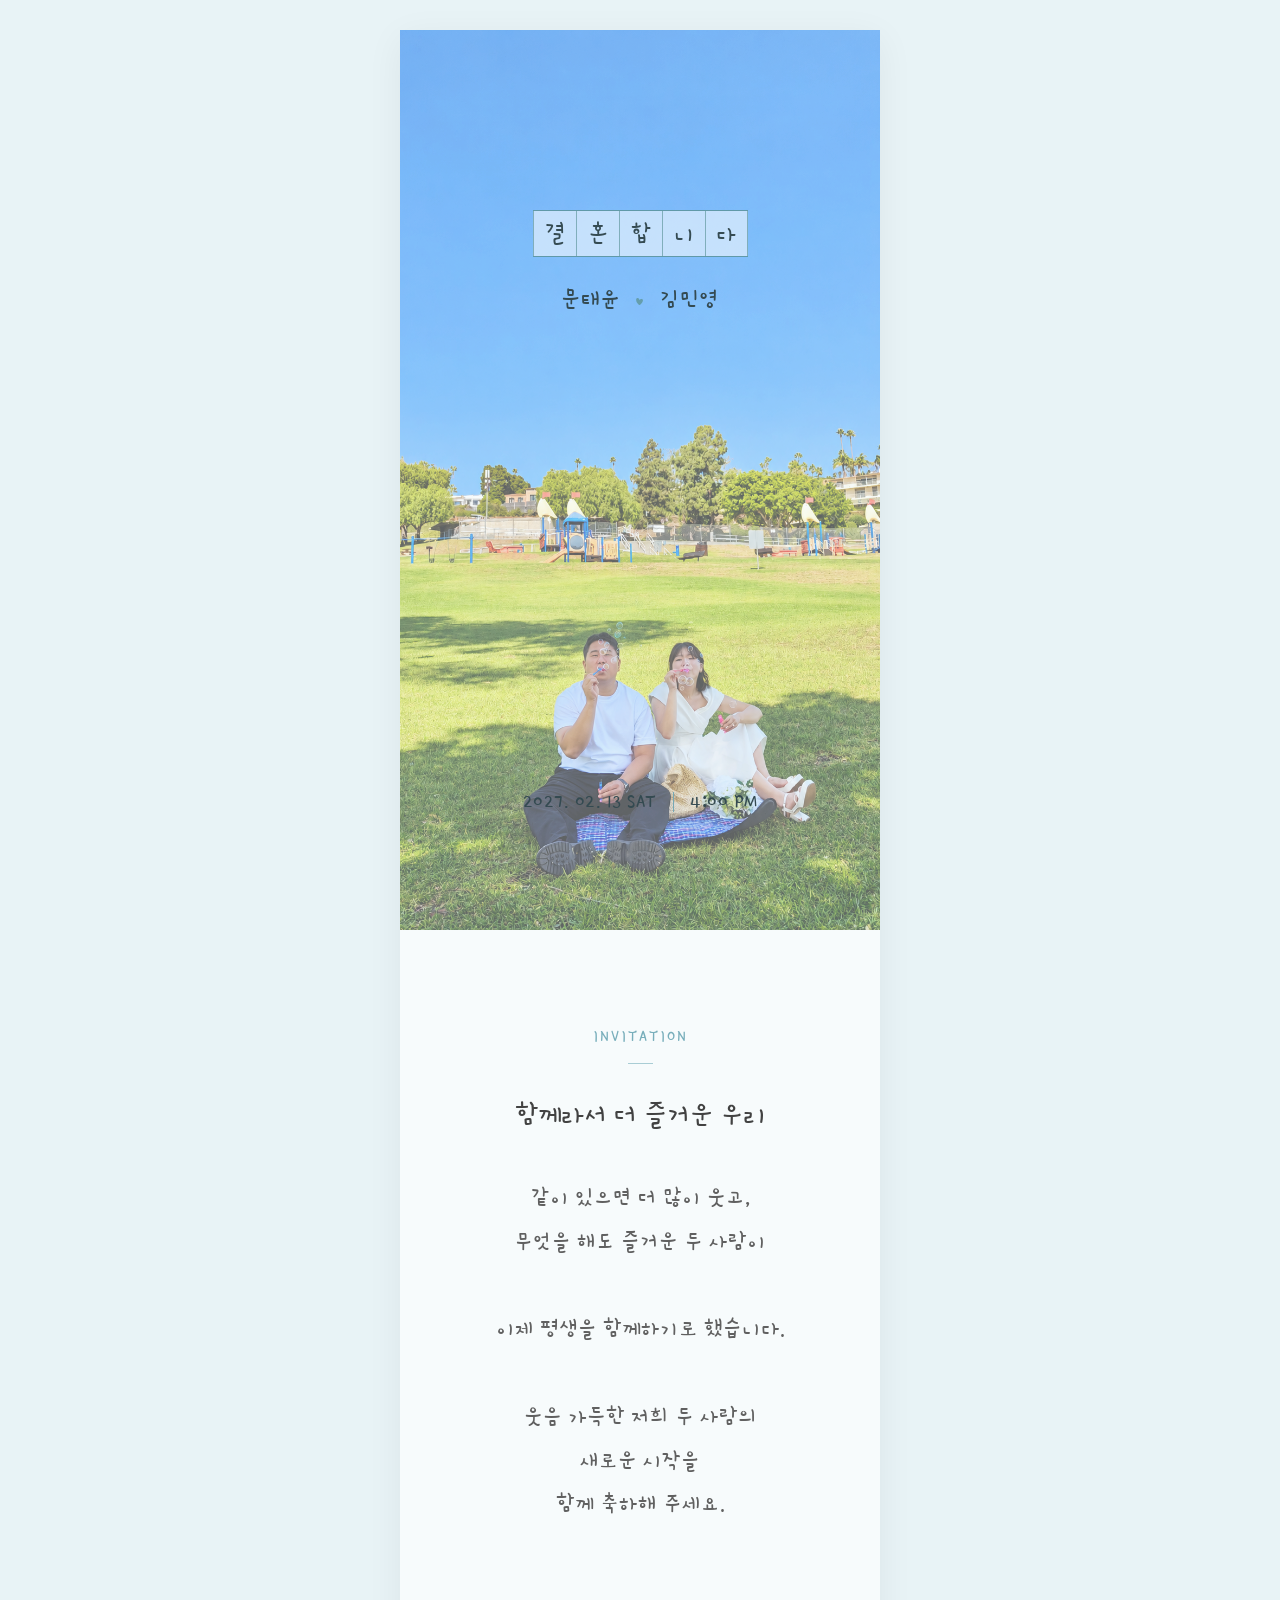
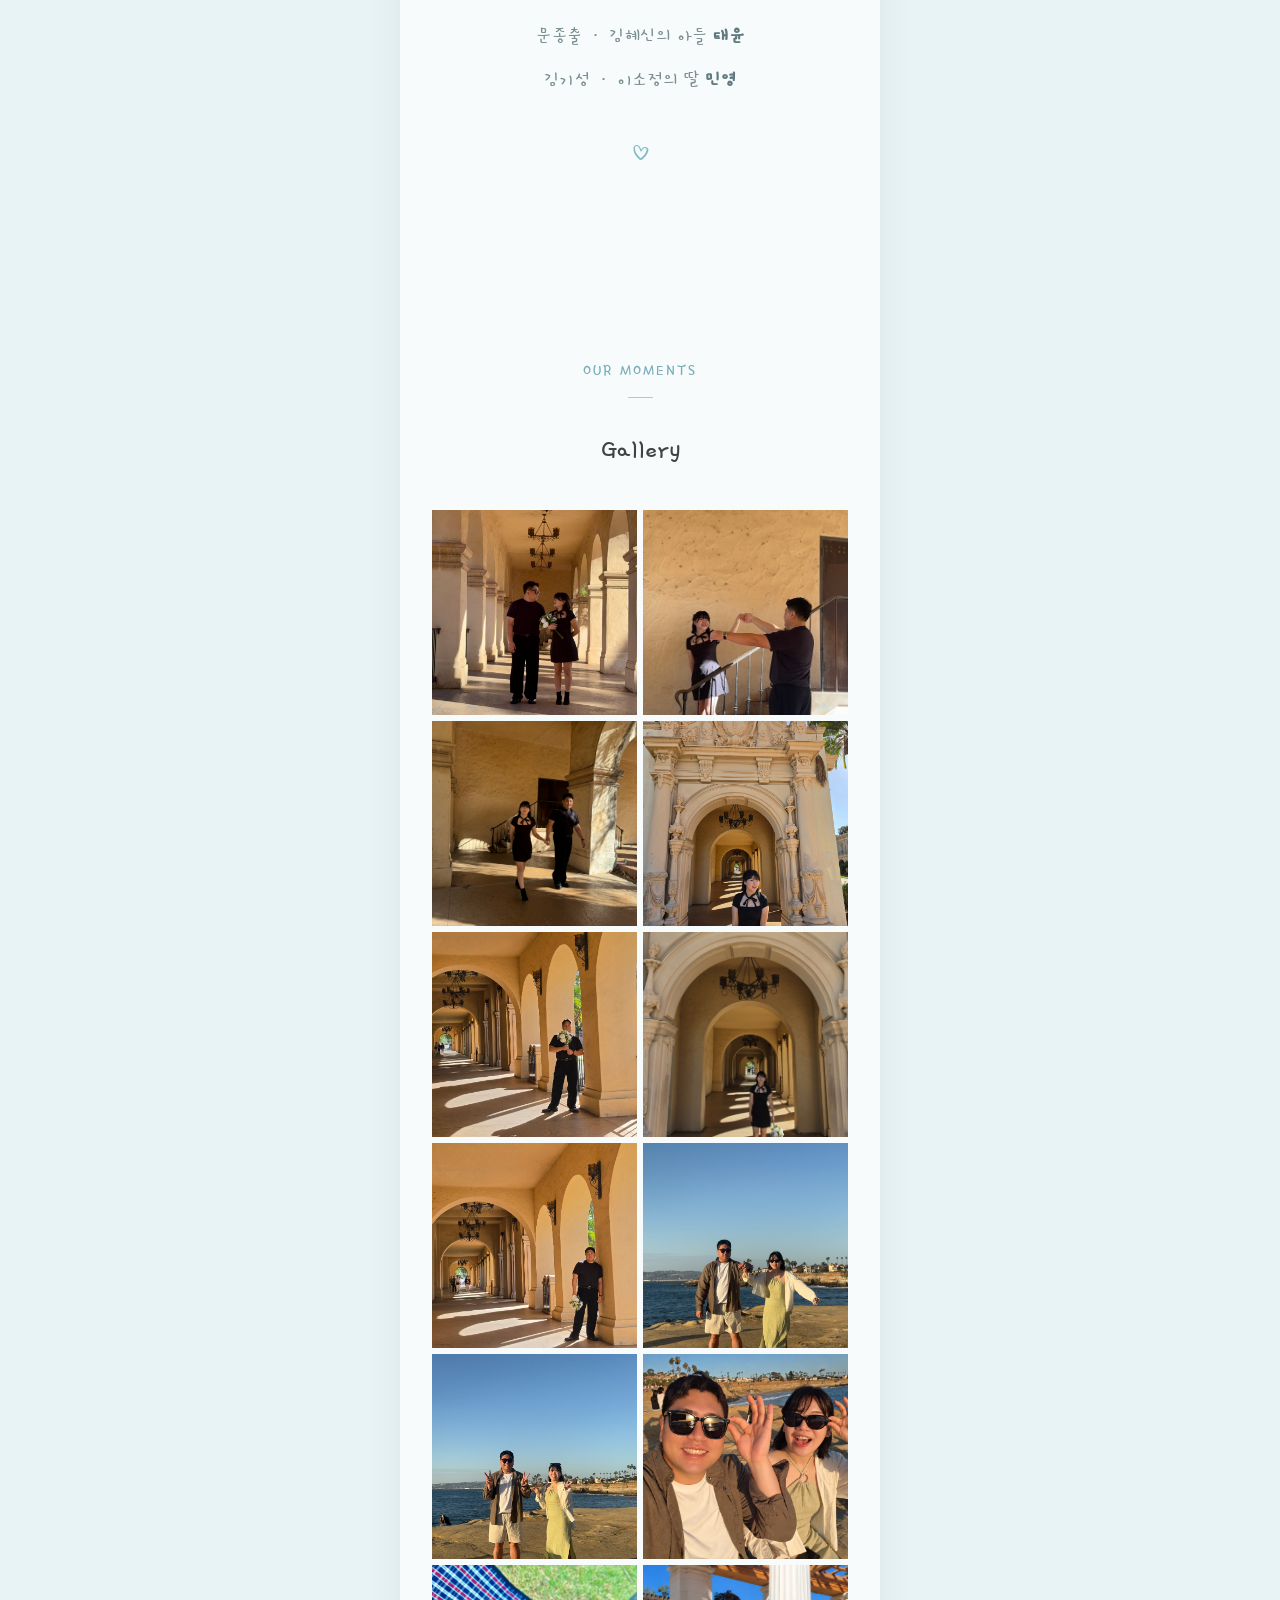
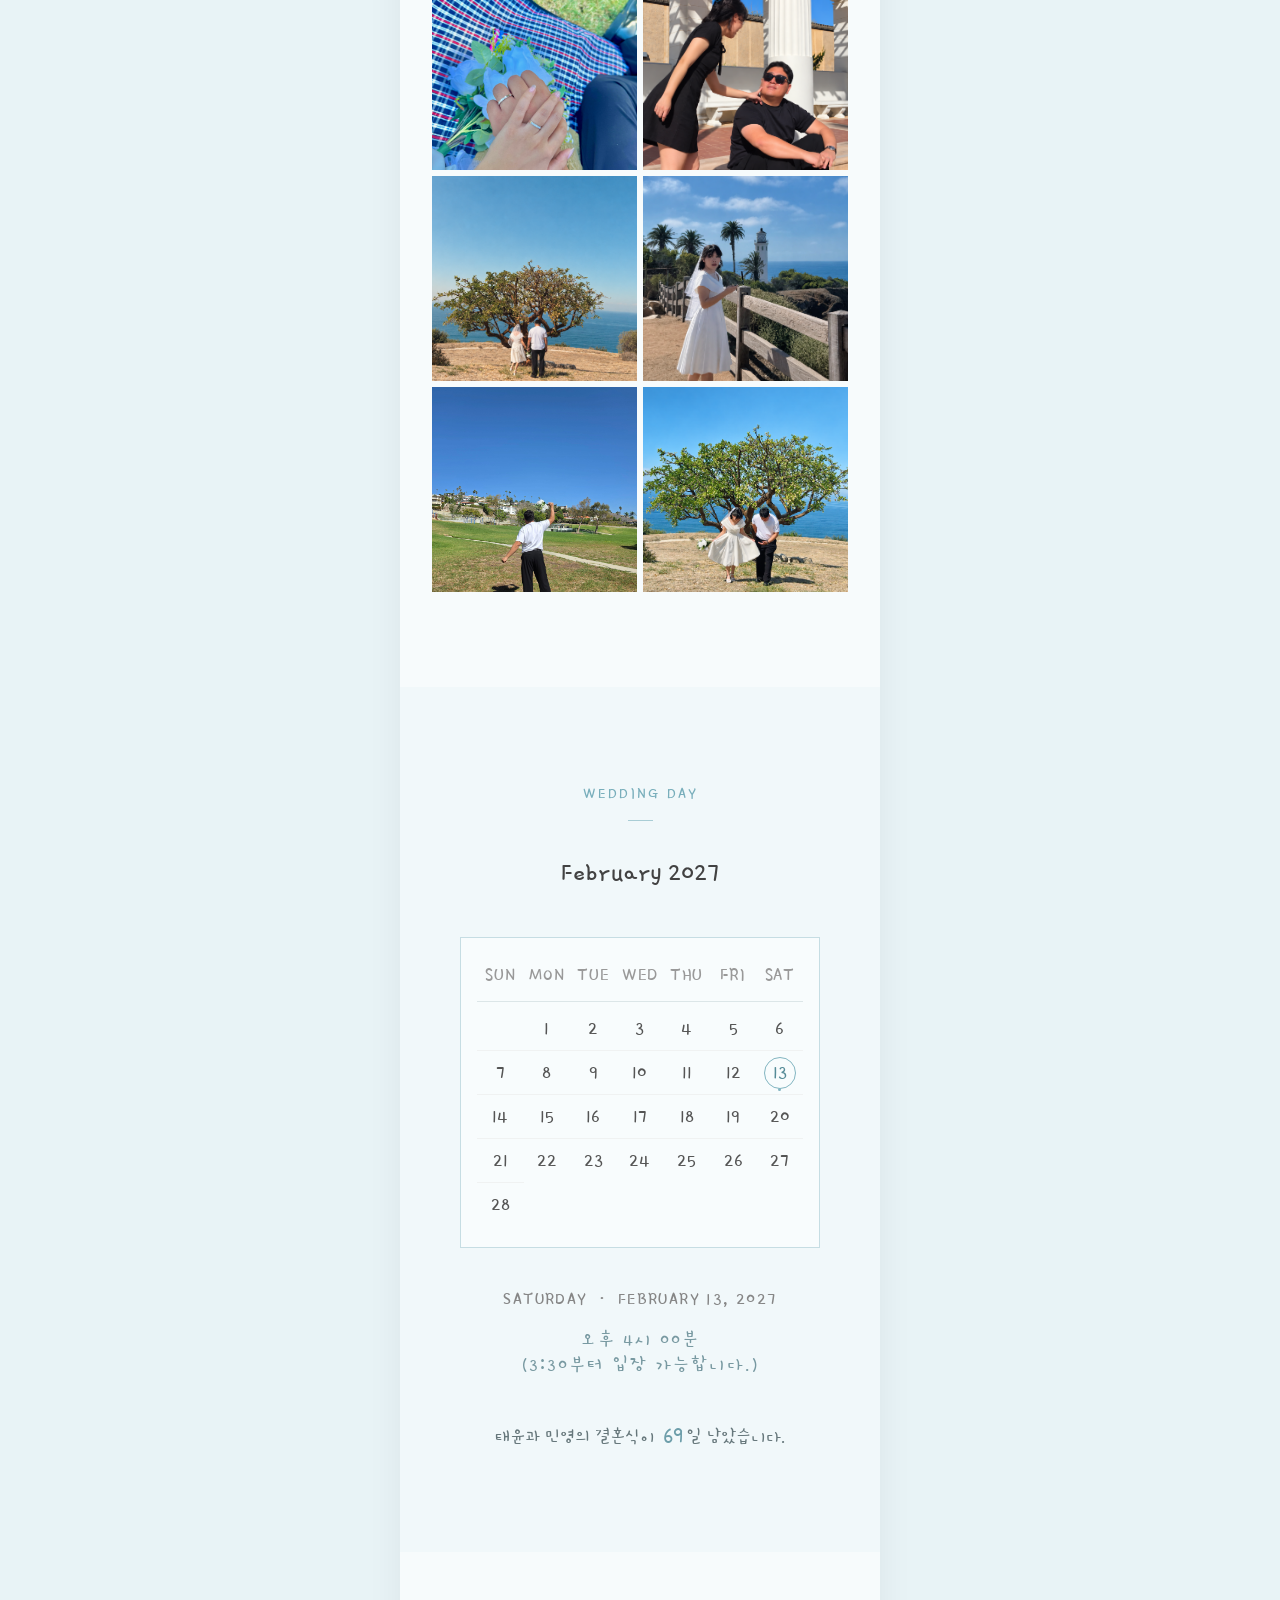
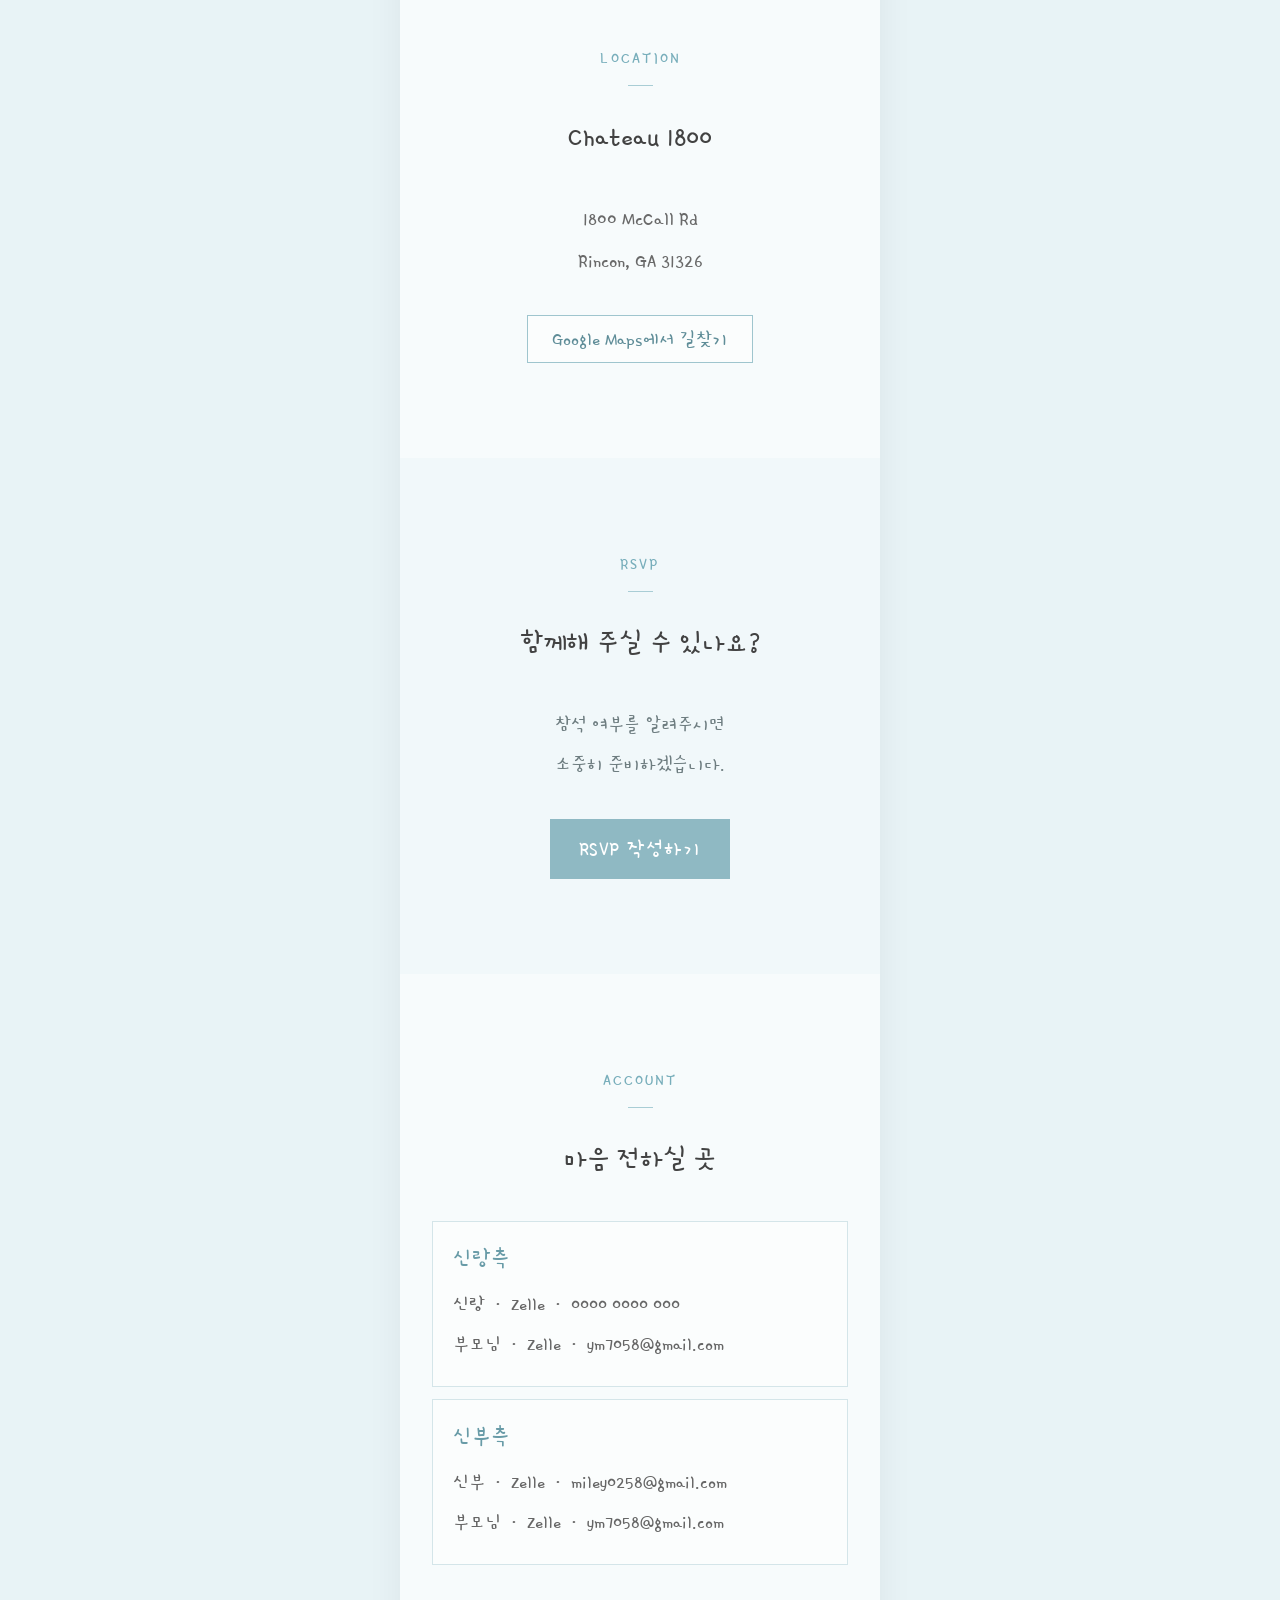
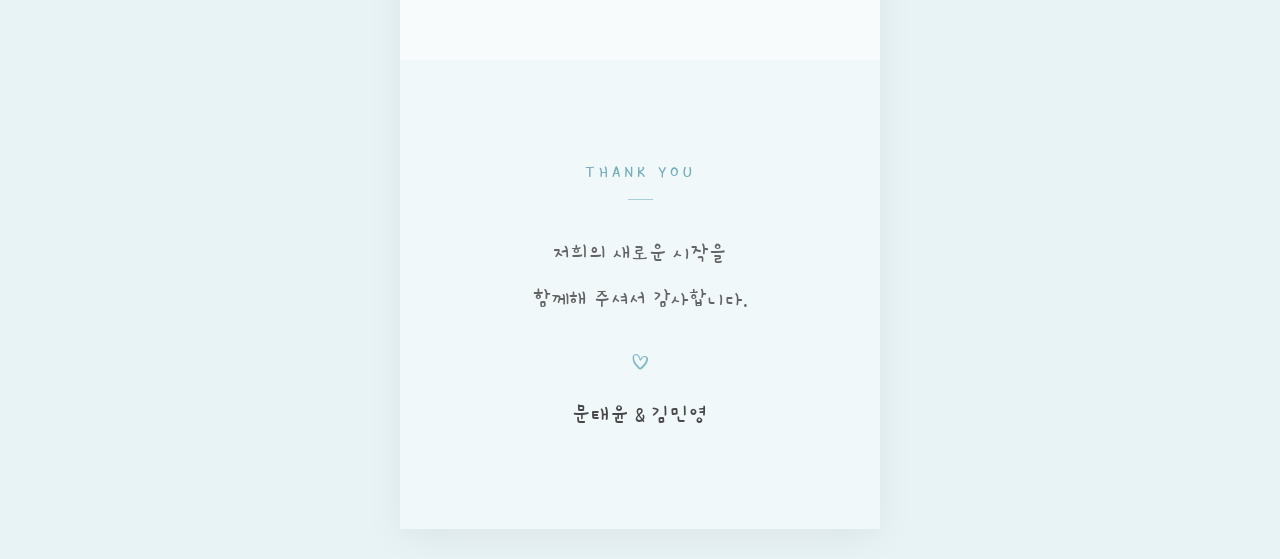
==== commit 9999b9f1: "Fix wedding hero background" ====
--- a/index.html
+++ b/index.html
@@ -224,8 +224,8 @@
                     src="images/photo10.jpg"
                     alt="웨딩 사진 10"
                 >
-            </button>
-                <button
+                </button>
+            <button
                 type="button"
                 class="gallery-item"
             >
@@ -234,7 +234,7 @@
                     alt="웨딩 사진 11"
                 >
             </button>
-                 <button
+            <button
                 type="button"
                 class="gallery-item"
             >
@@ -243,18 +243,6 @@
                     alt="웨딩 사진 12"
                 >
             </button>
-                        </button>
-                 <button
-                type="button"
-                class="gallery-item"
-            >
-                <img
-                    src="images/photo13.jpg"
-                    alt="웨딩 사진 13"
-                >
-            </button>
-            </button>
-                </button>
                  <button
                 type="button"
                 class="gallery-item"
